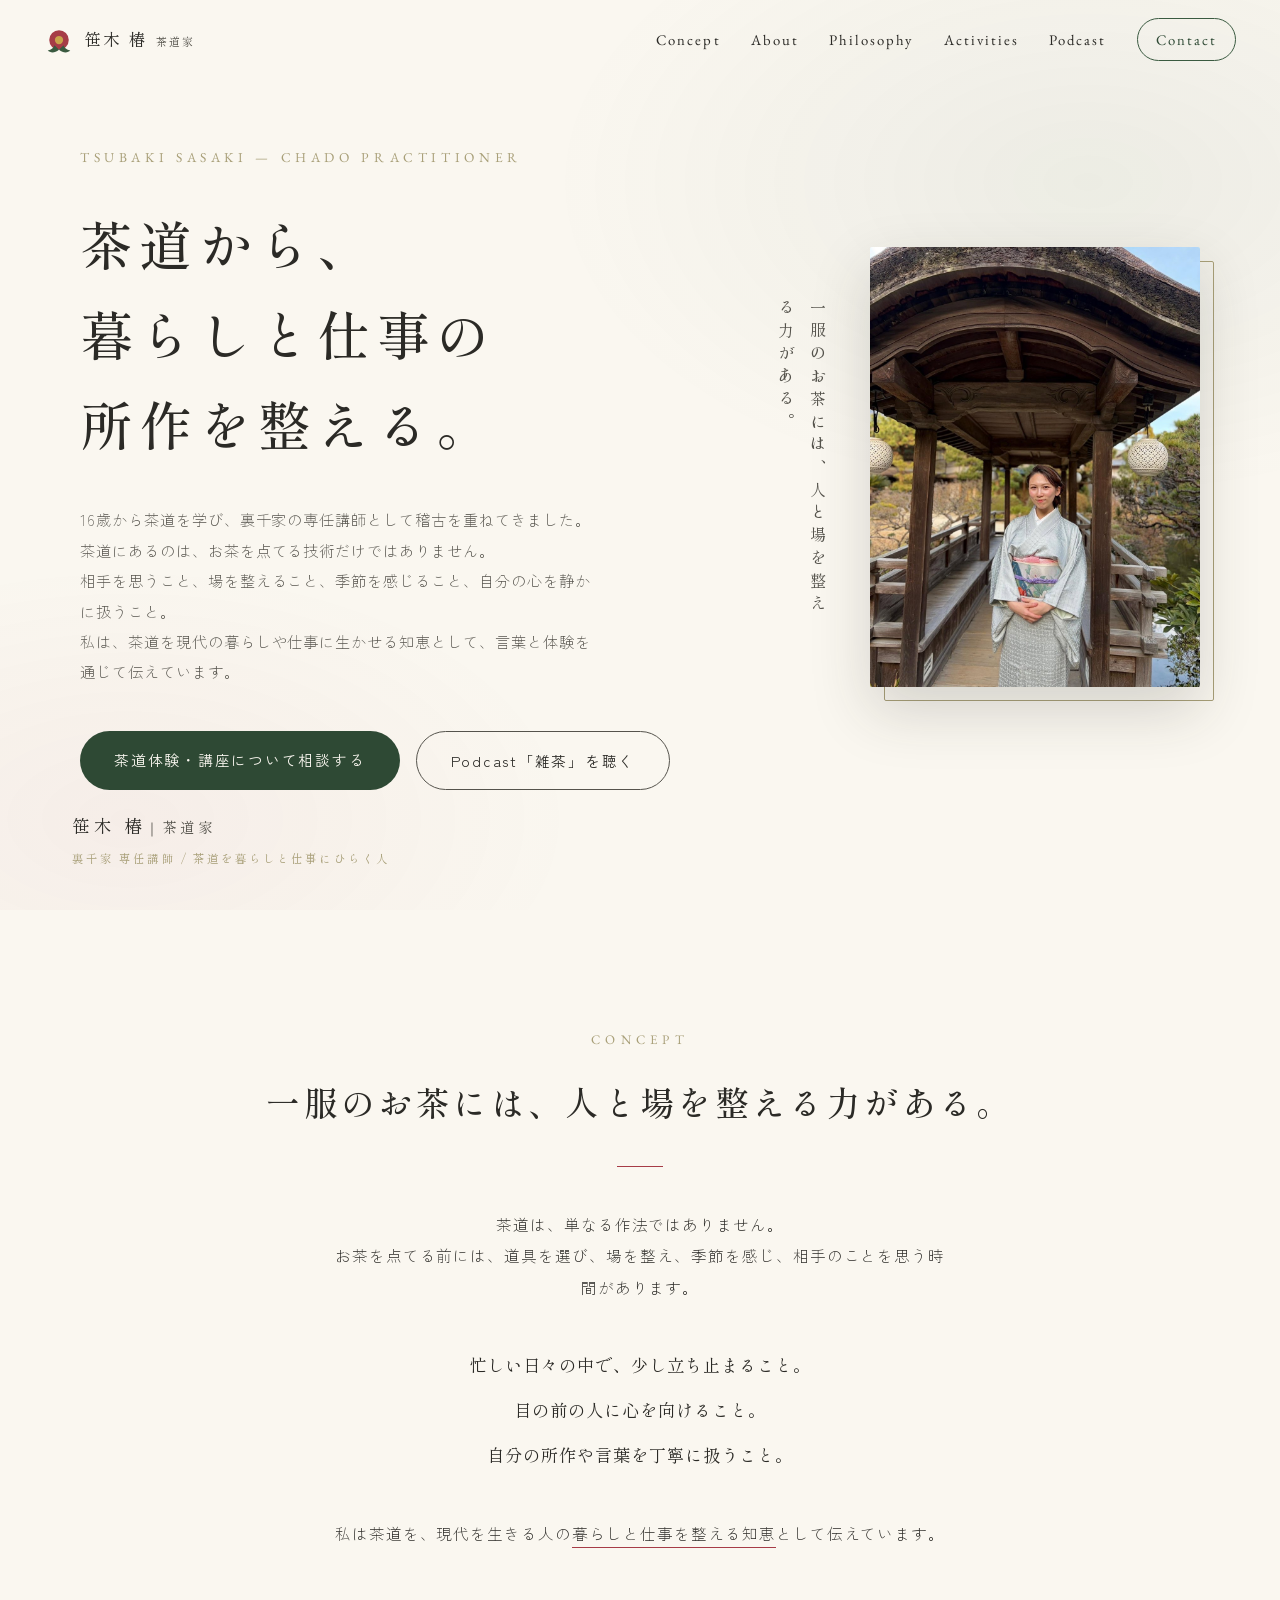
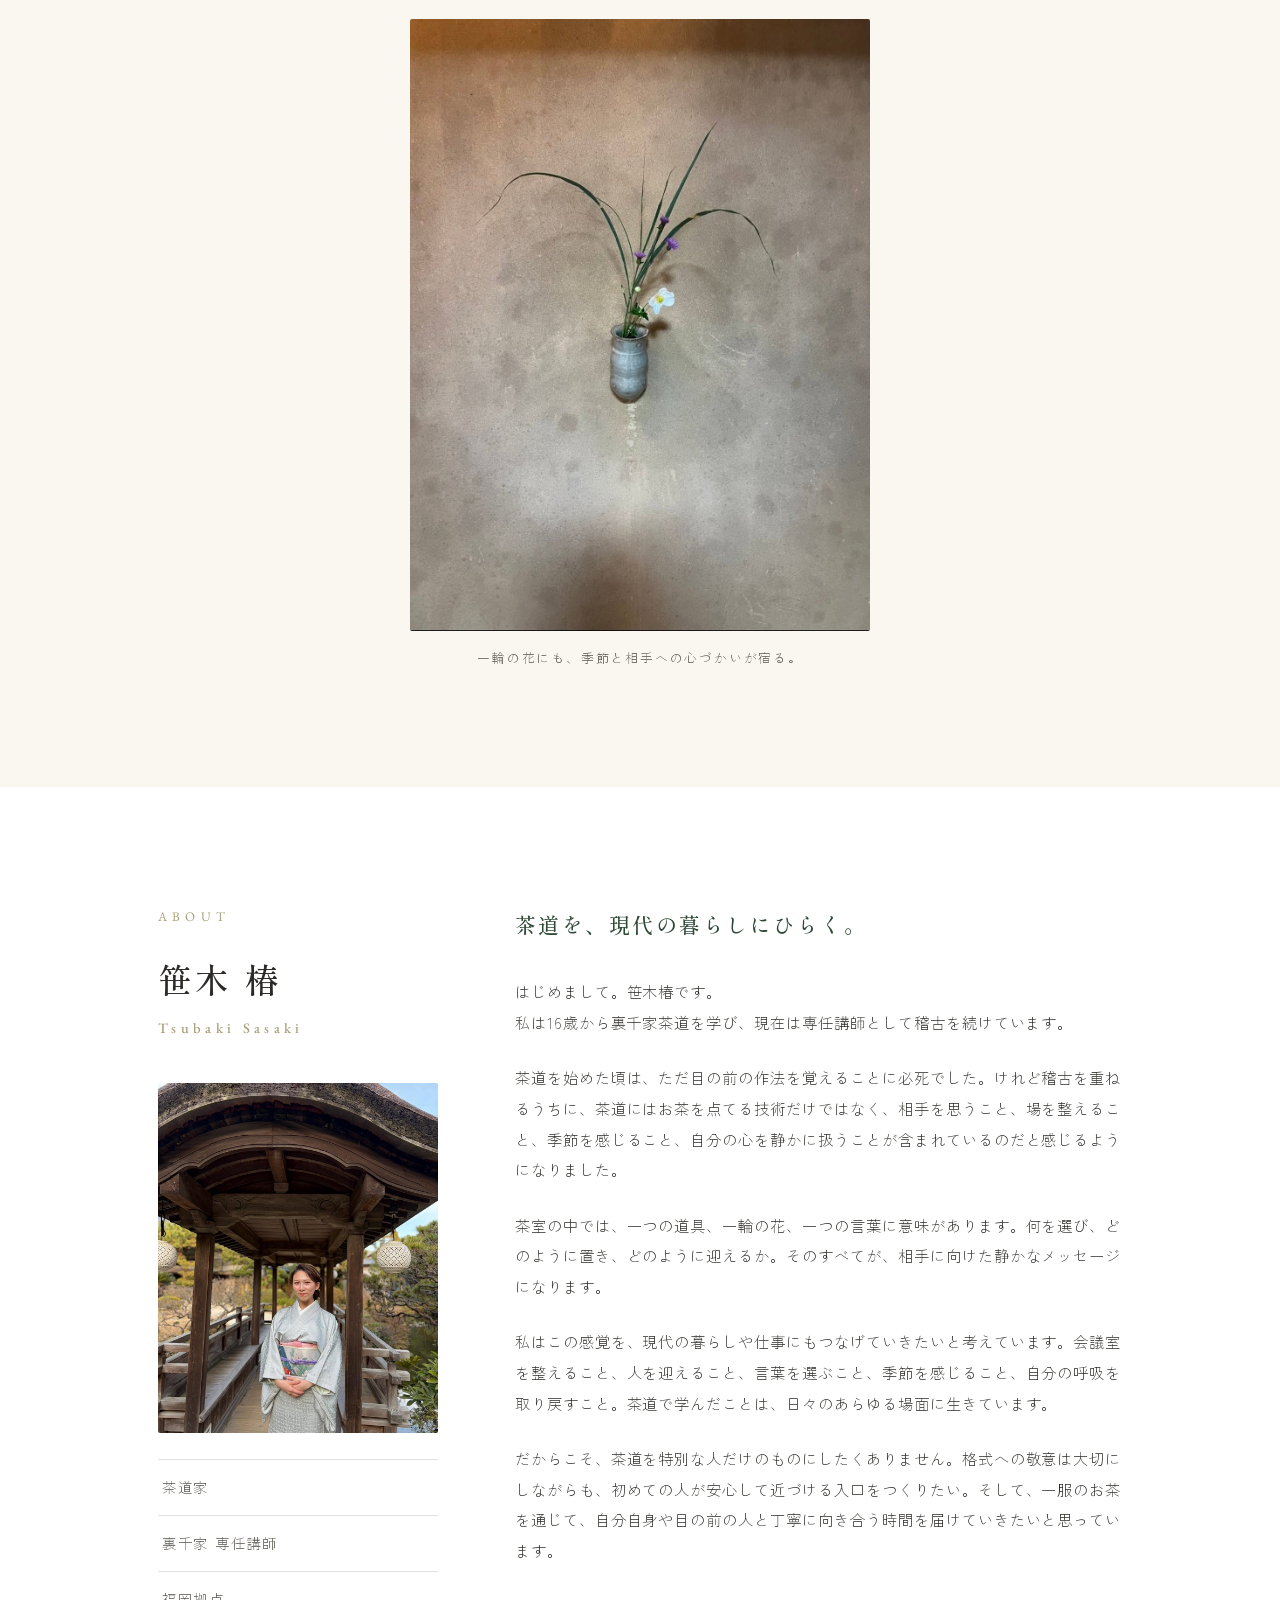
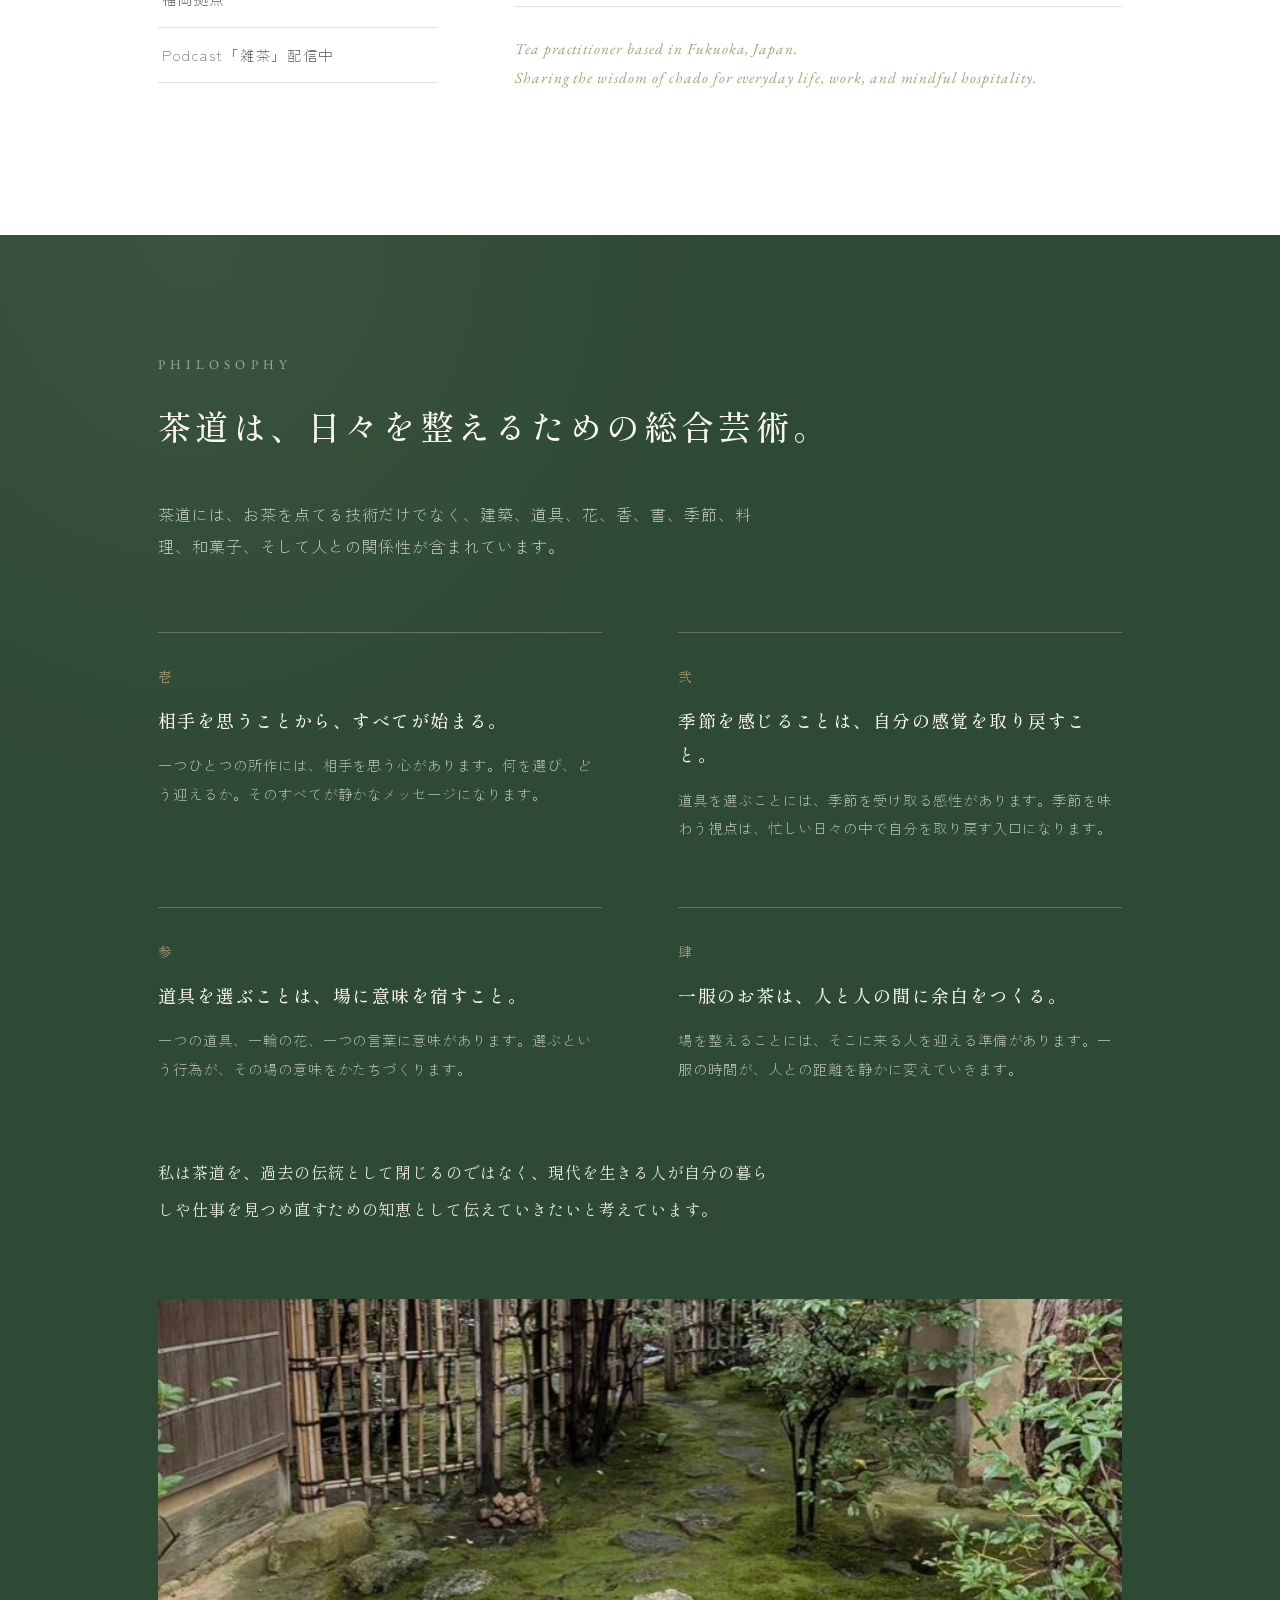
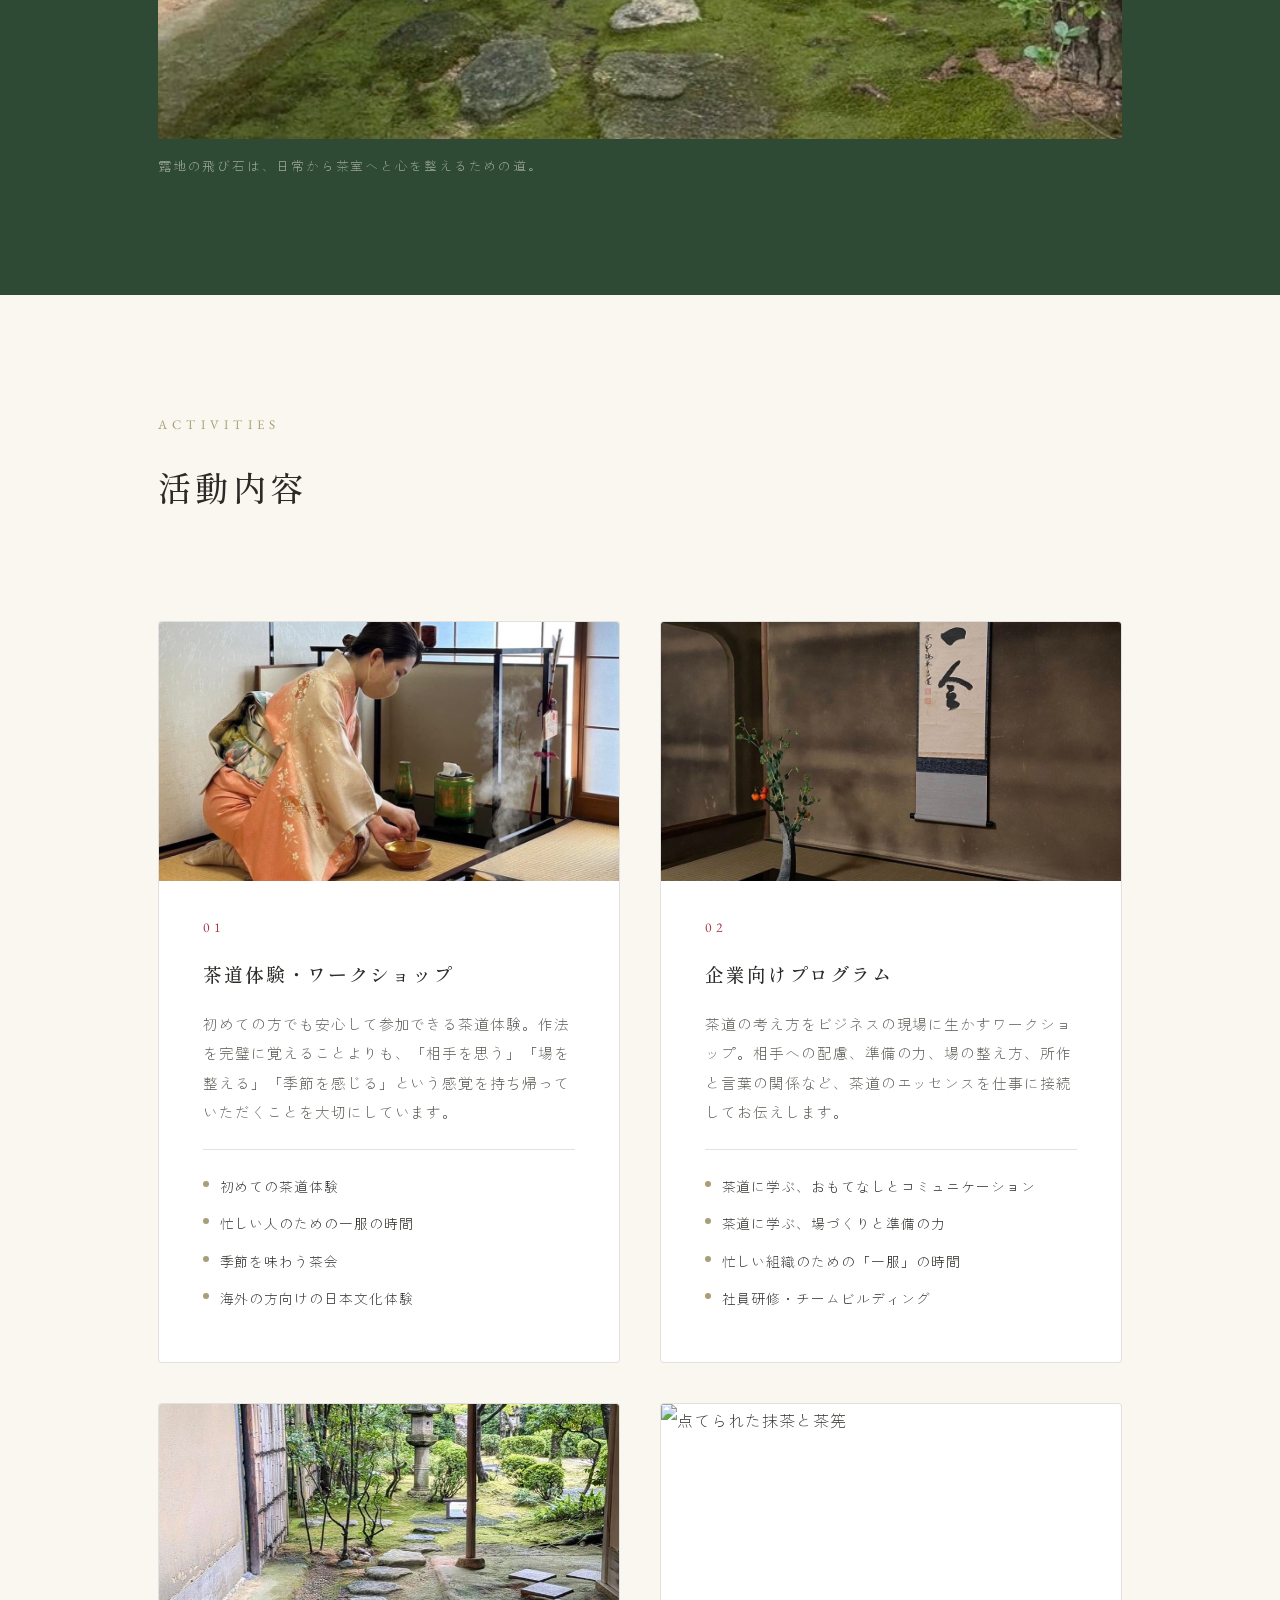
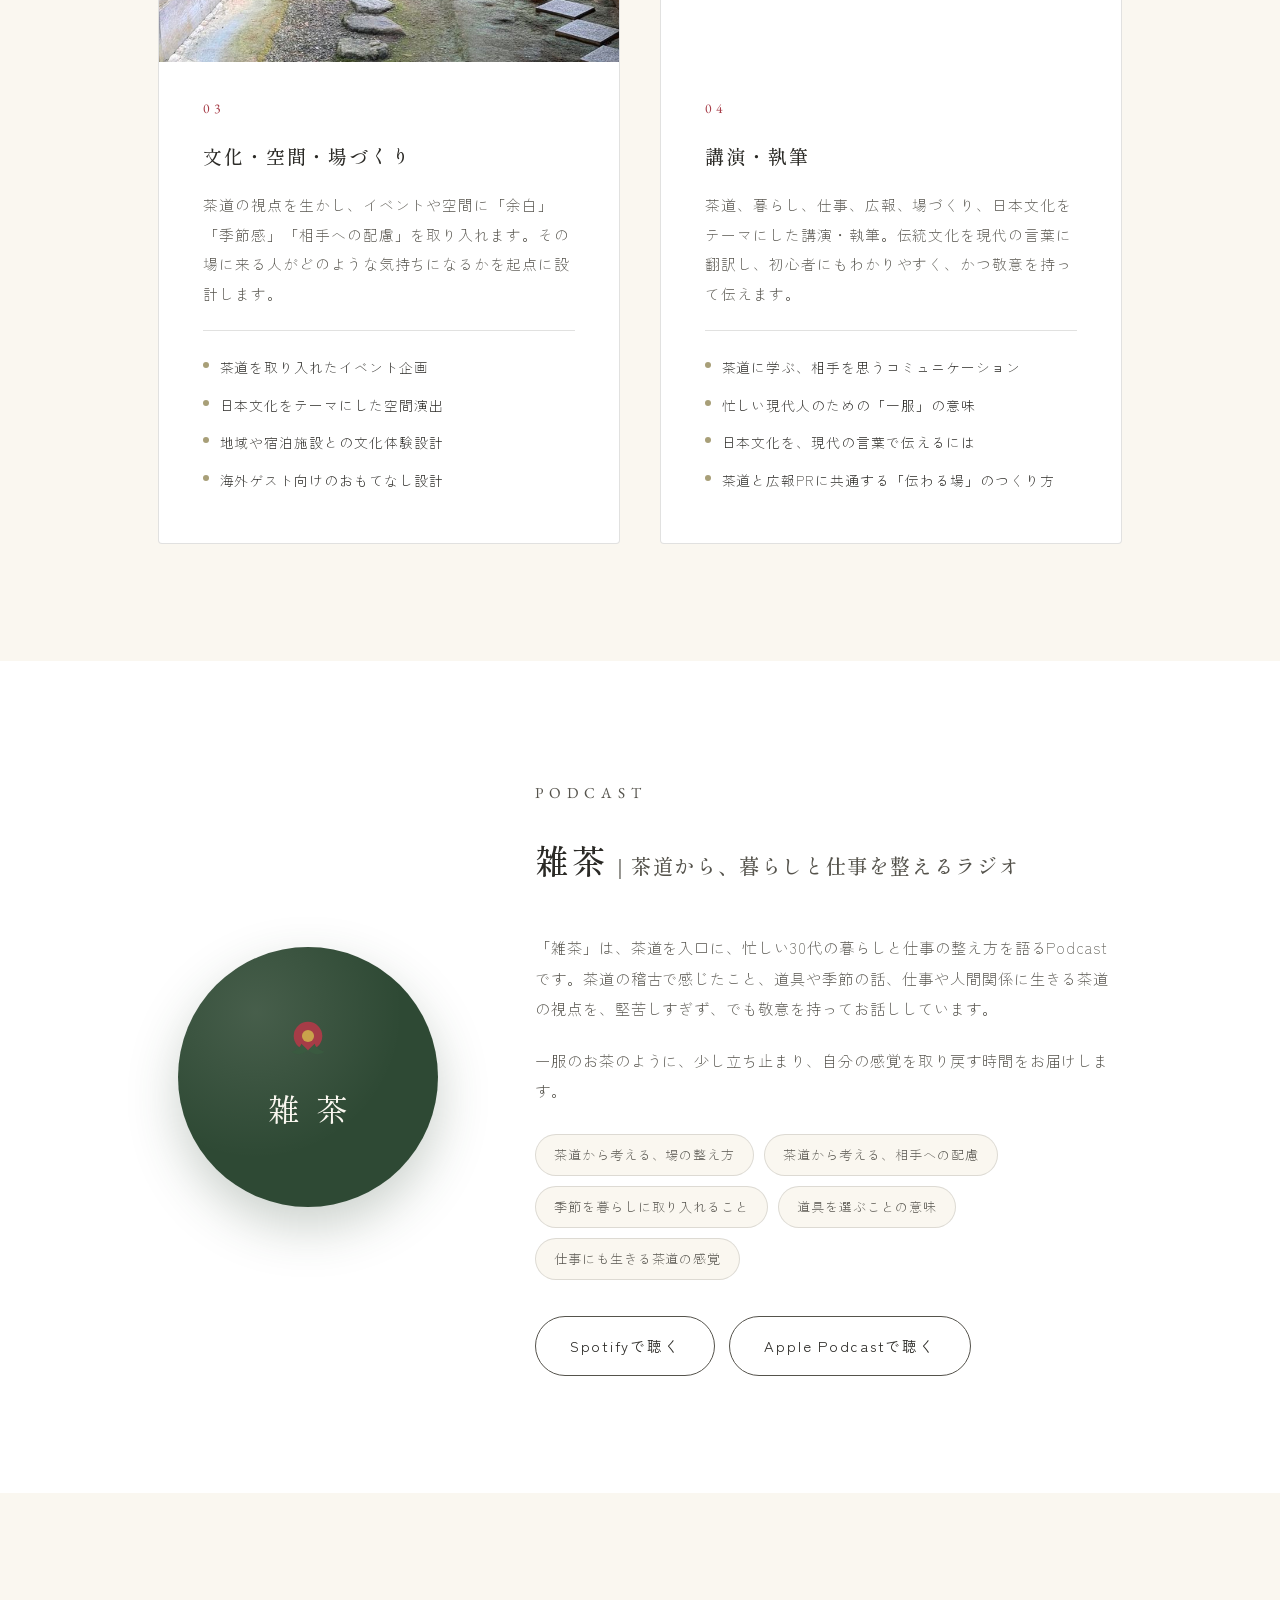
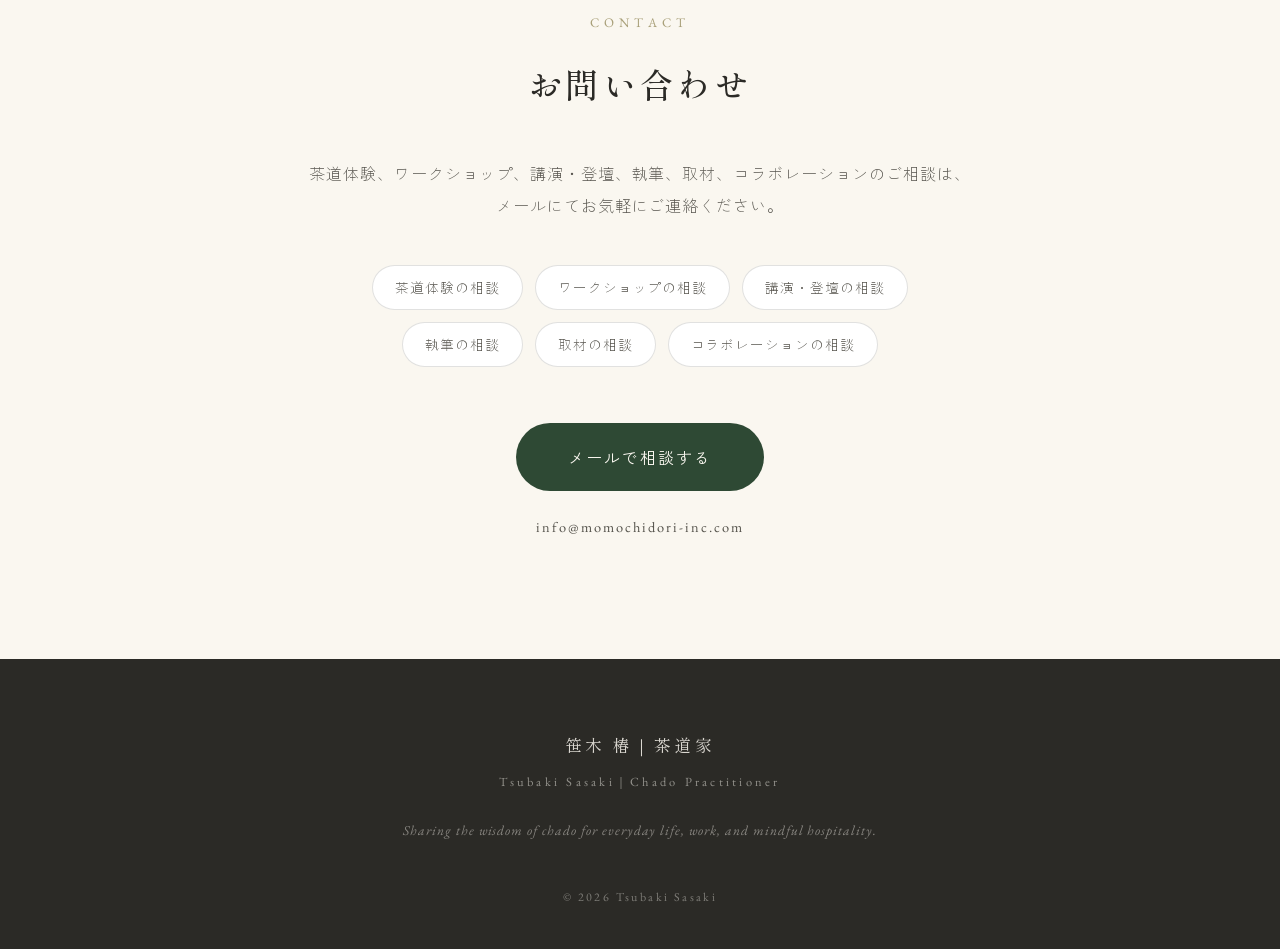
==== index.html @ 8e7556b8 "Activities 01の写真を本人の点前写真に差し替え Unsplash素材から、釜の湯気が立つ茶室での本人の点前写真(images/temae.jpg)へ変更。  Co-Authored-By:" ====
<!DOCTYPE html>
<html lang="ja">
<head>
  <meta charset="UTF-8">
  <meta name="viewport" content="width=device-width, initial-scale=1.0">
  <title>笹木椿｜茶道家 — 茶道から、暮らしと仕事の所作を整える。</title>
  <meta name="description" content="福岡を拠点に活動する茶道家・笹木椿の公式サイト。裏千家 専任講師。茶道体験・ワークショップ、企業向けプログラム、講演・執筆、Podcast「雑茶」を通じて、茶道を現代の暮らしと仕事に生きる知恵として伝えています。">
  <meta name="keywords" content="笹木椿,茶道家,福岡 茶道,福岡 茶道体験,茶道 ワークショップ,裏千家 福岡,茶道 ポッドキャスト,日本文化 体験 福岡,雑茶">
  <meta property="og:title" content="笹木椿｜茶道家">
  <meta property="og:description" content="茶道から、暮らしと仕事の所作を整える。福岡を拠点に活動する茶道家・笹木椿の公式サイト。">
  <meta property="og:type" content="website">
  <meta property="og:locale" content="ja_JP">
  <link rel="icon" type="image/svg+xml" href="favicon.svg">
  <link rel="preconnect" href="https://fonts.googleapis.com">
  <link rel="preconnect" href="https://fonts.gstatic.com" crossorigin>
  <link href="https://fonts.googleapis.com/css2?family=Shippori+Mincho:wght@400;500;600&family=Zen+Kaku+Gothic+New:wght@300;400;500&family=EB+Garamond:ital@0;1&display=swap" rel="stylesheet">
  <link rel="stylesheet" href="css/style.css">
</head>
<body>

  <header class="site-header" id="header">
    <a href="#top" class="site-logo">
      <span class="logo-mark" aria-hidden="true">
        <svg viewBox="0 0 40 40" class="tsubaki-mark"><use href="#tsubaki"></use></svg>
      </span>
      <span class="logo-text">笹木 椿<small>茶道家</small></span>
    </a>
    <nav class="site-nav" id="nav">
      <a href="#concept">Concept</a>
      <a href="#about">About</a>
      <a href="#philosophy">Philosophy</a>
      <a href="#activities">Activities</a>
      <a href="#podcast">Podcast</a>
      <a href="#contact" class="nav-cta">Contact</a>
    </nav>
    <button class="nav-toggle" id="navToggle" aria-label="メニュー" aria-expanded="false">
      <span></span><span></span>
    </button>
  </header>

  <!-- ===== Hero ===== -->
  <section class="hero" id="top">
    <div class="hero-inner">
      <div class="hero-text">
        <p class="hero-en">Tsubaki Sasaki — Chado Practitioner</p>
        <h1 class="hero-copy">
          <span class="line">茶道から、</span>
          <span class="line">暮らしと仕事の</span>
          <span class="line">所作を整える。</span>
        </h1>
        <p class="hero-lead">
          16歳から茶道を学び、裏千家の専任講師として稽古を重ねてきました。<br>
          茶道にあるのは、お茶を点てる技術だけではありません。<br class="pc">
          相手を思うこと、場を整えること、季節を感じること、自分の心を静かに扱うこと。<br>
          私は、茶道を現代の暮らしや仕事に生かせる知恵として、言葉と体験を通じて伝えています。
        </p>
        <div class="hero-cta">
          <a href="#contact" class="btn btn-primary">茶道体験・講座について相談する</a>
          <a href="#podcast" class="btn btn-ghost">Podcast「雑茶」を聴く</a>
        </div>
      </div>
      <div class="hero-visual">
        <div class="hero-vertical" aria-hidden="true">
          <p class="vertical-text">一服のお茶には、人と場を整える力がある。</p>
        </div>
        <figure class="hero-photo">
          <img src="images/tsubaki.jpg" alt="日本庭園の橋の上に立つ茶道家・笹木椿" width="1050" height="1400">
        </figure>
      </div>
    </div>
    <p class="hero-name">笹木 椿<span>｜茶道家</span><em>裏千家 専任講師 / 茶道を暮らしと仕事にひらく人</em></p>
  </section>

  <!-- ===== Concept ===== -->
  <section class="section concept" id="concept">
    <div class="container">
      <p class="section-label">Concept</p>
      <h2 class="section-title">一服のお茶には、<br class="sp">人と場を整える力がある。</h2>
      <div class="concept-body">
        <p>茶道は、単なる作法ではありません。<br>お茶を点てる前には、道具を選び、場を整え、季節を感じ、相手のことを思う時間があります。</p>
        <div class="concept-lines">
          <p>忙しい日々の中で、少し立ち止まること。</p>
          <p>目の前の人に心を向けること。</p>
          <p>自分の所作や言葉を丁寧に扱うこと。</p>
        </div>
        <p class="concept-close">私は茶道を、現代を生きる人の<em>暮らしと仕事を整える知恵</em>として伝えています。</p>
      </div>
      <figure class="concept-photo">
        <img src="images/kaki.jpg" alt="土壁に掛けられた花入と季節の茶花" loading="lazy">
        <figcaption>一輪の花にも、季節と相手への心づかいが宿る。</figcaption>
      </figure>
    </div>
  </section>

  <!-- ===== About ===== -->
  <section class="section about" id="about">
    <div class="container about-grid">
      <div class="about-side">
        <p class="section-label">About</p>
        <h2 class="section-title">笹木 椿<span class="title-en">Tsubaki Sasaki</span></h2>
        <figure class="about-photo">
          <img src="images/tsubaki.jpg" alt="茶道家・笹木椿のプロフィール写真" loading="lazy">
        </figure>
        <ul class="about-facts">
          <li>茶道家</li>
          <li>裏千家 専任講師</li>
          <li>福岡拠点</li>
          <li>Podcast「雑茶」配信中</li>
        </ul>
      </div>
      <div class="about-main">
        <h3 class="about-heading">茶道を、現代の暮らしにひらく。</h3>
        <p>はじめまして。笹木椿です。<br>私は16歳から裏千家茶道を学び、現在は専任講師として稽古を続けています。</p>
        <p>茶道を始めた頃は、ただ目の前の作法を覚えることに必死でした。けれど稽古を重ねるうちに、茶道にはお茶を点てる技術だけではなく、相手を思うこと、場を整えること、季節を感じること、自分の心を静かに扱うことが含まれているのだと感じるようになりました。</p>
        <p>茶室の中では、一つの道具、一輪の花、一つの言葉に意味があります。何を選び、どのように置き、どのように迎えるか。そのすべてが、相手に向けた静かなメッセージになります。</p>
        <p>私はこの感覚を、現代の暮らしや仕事にもつなげていきたいと考えています。会議室を整えること、人を迎えること、言葉を選ぶこと、季節を感じること、自分の呼吸を取り戻すこと。茶道で学んだことは、日々のあらゆる場面に生きています。</p>
        <p>だからこそ、茶道を特別な人だけのものにしたくありません。格式への敬意は大切にしながらも、初めての人が安心して近づける入口をつくりたい。そして、一服のお茶を通じて、自分自身や目の前の人と丁寧に向き合う時間を届けていきたいと思っています。</p>
        <p class="about-en">Tea practitioner based in Fukuoka, Japan.<br>Sharing the wisdom of chado for everyday life, work, and mindful hospitality.</p>
      </div>
    </div>
  </section>

  <!-- ===== Philosophy ===== -->
  <section class="section philosophy" id="philosophy">
    <div class="container">
      <p class="section-label light">Philosophy</p>
      <h2 class="section-title light">茶道は、日々を整えるための総合芸術。</h2>
      <p class="philosophy-intro">
        茶道には、お茶を点てる技術だけでなく、建築、道具、花、香、書、季節、料理、和菓子、そして人との関係性が含まれています。
      </p>
      <ul class="philosophy-list">
        <li>
          <span class="ph-num">壱</span>
          <h3>相手を思うことから、すべてが始まる。</h3>
          <p>一つひとつの所作には、相手を思う心があります。何を選び、どう迎えるか。そのすべてが静かなメッセージになります。</p>
        </li>
        <li>
          <span class="ph-num">弐</span>
          <h3>季節を感じることは、自分の感覚を取り戻すこと。</h3>
          <p>道具を選ぶことには、季節を受け取る感性があります。季節を味わう視点は、忙しい日々の中で自分を取り戻す入口になります。</p>
        </li>
        <li>
          <span class="ph-num">参</span>
          <h3>道具を選ぶことは、場に意味を宿すこと。</h3>
          <p>一つの道具、一輪の花、一つの言葉に意味があります。選ぶという行為が、その場の意味をかたちづくります。</p>
        </li>
        <li>
          <span class="ph-num">肆</span>
          <h3>一服のお茶は、人と人の間に余白をつくる。</h3>
          <p>場を整えることには、そこに来る人を迎える準備があります。一服の時間が、人との距離を静かに変えていきます。</p>
        </li>
      </ul>
      <p class="philosophy-close">
        私は茶道を、過去の伝統として閉じるのではなく、現代を生きる人が自分の暮らしや仕事を見つめ直すための知恵として伝えていきたいと考えています。
      </p>
      <figure class="philosophy-photo">
        <img src="images/roji2.jpg" alt="苔むした露地の飛び石" loading="lazy">
        <figcaption>露地の飛び石は、日常から茶室へと心を整えるための道。</figcaption>
      </figure>
    </div>
  </section>

  <!-- ===== Activities ===== -->
  <section class="section activities" id="activities">
    <div class="container">
      <p class="section-label">Activities</p>
      <h2 class="section-title">活動内容</h2>
      <p class="section-lead">茶道の格式を大切にしながら、初めての人が安心して近づける入口をつくっています。</p>
      <div class="activity-grid">
        <article class="activity-card">
          <figure class="activity-photo">
            <img src="images/temae.jpg" alt="釜から湯気の立つ茶室で点前をする笹木椿" loading="lazy" class="crop-lower">
          </figure>
          <span class="activity-index">01</span>
          <h3>茶道体験・ワークショップ</h3>
          <p>初めての方でも安心して参加できる茶道体験。作法を完璧に覚えることよりも、「相手を思う」「場を整える」「季節を感じる」という感覚を持ち帰っていただくことを大切にしています。</p>
          <ul>
            <li>初めての茶道体験</li>
            <li>忙しい人のための一服の時間</li>
            <li>季節を味わう茶会</li>
            <li>海外の方向けの日本文化体験</li>
          </ul>
        </article>
        <article class="activity-card">
          <figure class="activity-photo">
            <img src="images/tokonoma.jpg" alt="掛物と花が整えられた床の間" loading="lazy">
          </figure>
          <span class="activity-index">02</span>
          <h3>企業向けプログラム</h3>
          <p>茶道の考え方をビジネスの現場に生かすワークショップ。相手への配慮、準備の力、場の整え方、所作と言葉の関係など、茶道のエッセンスを仕事に接続してお伝えします。</p>
          <ul>
            <li>茶道に学ぶ、おもてなしとコミュニケーション</li>
            <li>茶道に学ぶ、場づくりと準備の力</li>
            <li>忙しい組織のための「一服」の時間</li>
            <li>社員研修・チームビルディング</li>
          </ul>
        </article>
        <article class="activity-card">
          <figure class="activity-photo">
            <img src="images/roji.jpg" alt="石灯籠と飛び石のある露地" loading="lazy">
          </figure>
          <span class="activity-index">03</span>
          <h3>文化・空間・場づくり</h3>
          <p>茶道の視点を生かし、イベントや空間に「余白」「季節感」「相手への配慮」を取り入れます。その場に来る人がどのような気持ちになるかを起点に設計します。</p>
          <ul>
            <li>茶道を取り入れたイベント企画</li>
            <li>日本文化をテーマにした空間演出</li>
            <li>地域や宿泊施設との文化体験設計</li>
            <li>海外ゲスト向けのおもてなし設計</li>
          </ul>
        </article>
        <article class="activity-card">
          <figure class="activity-photo">
            <img src="https://images.unsplash.com/photo-1708572727896-117b5ea25a86?w=1200&q=60&fm=jpg&fit=crop" alt="点てられた抹茶と茶筅" loading="lazy">
          </figure>
          <span class="activity-index">04</span>
          <h3>講演・執筆</h3>
          <p>茶道、暮らし、仕事、広報、場づくり、日本文化をテーマにした講演・執筆。伝統文化を現代の言葉に翻訳し、初心者にもわかりやすく、かつ敬意を持って伝えます。</p>
          <ul>
            <li>茶道に学ぶ、相手を思うコミュニケーション</li>
            <li>忙しい現代人のための「一服」の意味</li>
            <li>日本文化を、現代の言葉で伝えるには</li>
            <li>茶道と広報PRに共通する「伝わる場」のつくり方</li>
          </ul>
        </article>
      </div>
    </div>
  </section>

  <!-- ===== Podcast ===== -->
  <section class="section podcast" id="podcast">
    <div class="container podcast-grid">
      <div class="podcast-visual" aria-hidden="true">
        <div class="podcast-badge">
          <svg viewBox="0 0 40 40" class="tsubaki-badge"><use href="#tsubaki"></use></svg>
          <p class="podcast-title-v">雑茶</p>
        </div>
      </div>
      <div class="podcast-body">
        <p class="section-label">Podcast</p>
        <h2 class="section-title">雑茶<span class="title-sub">｜茶道から、暮らしと仕事を整えるラジオ</span></h2>
        <p>「雑茶」は、茶道を入口に、忙しい30代の暮らしと仕事の整え方を語るPodcastです。茶道の稽古で感じたこと、道具や季節の話、仕事や人間関係に生きる茶道の視点を、堅苦しすぎず、でも敬意を持ってお話ししています。</p>
        <p>一服のお茶のように、少し立ち止まり、自分の感覚を取り戻す時間をお届けします。</p>
        <ul class="podcast-topics">
          <li>茶道から考える、場の整え方</li>
          <li>茶道から考える、相手への配慮</li>
          <li>季節を暮らしに取り入れること</li>
          <li>道具を選ぶことの意味</li>
          <li>仕事にも生きる茶道の感覚</li>
        </ul>
        <div class="podcast-links">
          <a href="https://open.spotify.com/show/0hd51asGI9nuBpr6OaQksP?si=b8c2aa4796224321" class="btn btn-ghost" target="_blank" rel="noopener">Spotifyで聴く</a>
          <a href="https://podcasts.apple.com/jp/podcast/%E5%A4%A7%E9%9B%91%E6%8A%8A%E3%81%AA%E7%A7%81%E3%81%8C%E8%8C%B6%E9%81%93%E3%81%AB%E3%83%8F%E3%83%9E%E3%82%8B%E7%90%86%E7%94%B1/id1896331593" class="btn btn-ghost" target="_blank" rel="noopener">Apple Podcastで聴く</a>
        </div>
      </div>
    </div>
  </section>

  <!-- ===== Contact ===== -->
  <section class="section contact" id="contact">
    <div class="container">
      <p class="section-label">Contact</p>
      <h2 class="section-title">お問い合わせ</h2>
      <p class="contact-lead">
        茶道体験、ワークショップ、講演・登壇、執筆、取材、コラボレーションのご相談は、<br class="pc">メールにてお気軽にご連絡ください。
      </p>
      <ul class="contact-types">
        <li>茶道体験の相談</li>
        <li>ワークショップの相談</li>
        <li>講演・登壇の相談</li>
        <li>執筆の相談</li>
        <li>取材の相談</li>
        <li>コラボレーションの相談</li>
      </ul>
      <div class="contact-cta">
        <a href="mailto:info@momochidori-inc.com?subject=%E3%81%8A%E5%95%8F%E3%81%84%E5%90%88%E3%82%8F%E3%81%9B%EF%BC%88%E7%AC%B9%E6%9C%A8%E6%A4%BF%E3%80%80%E3%83%9D%E3%83%BC%E3%83%88%E3%83%95%E3%82%A9%E3%83%AA%E3%82%AA%E3%82%B5%E3%82%A4%E3%83%88%E3%82%88%E3%82%8A%EF%BC%89" class="btn btn-primary btn-lg">メールで相談する</a>
        <p class="contact-mail">info@momochidori-inc.com</p>
      </div>
    </div>
  </section>

  <footer class="site-footer">
    <div class="footer-inner">
      <p class="footer-name">笹木 椿｜茶道家<span>Tsubaki Sasaki｜Chado Practitioner</span></p>
      <p class="footer-copy-en">Sharing the wisdom of chado for everyday life, work, and mindful hospitality.</p>
      <p class="footer-copyright">&copy; 2026 Tsubaki Sasaki</p>
    </div>
  </footer>

  <!-- 椿のシンボル(共通SVG定義) -->
  <svg width="0" height="0" style="position:absolute" aria-hidden="true">
    <defs>
      <g id="tsubaki">
        <circle cx="20" cy="20" r="13" fill="var(--tsubaki, #a63c47)"/>
        <circle cx="20" cy="20" r="5.5" fill="var(--kincha, #c9a24b)"/>
        <path d="M20 33 C 14 38, 8 37, 5 34 C 10 33, 13 30, 14 27 Z" fill="var(--matcha, #3a5a40)"/>
        <path d="M20 33 C 26 38, 32 37, 35 34 C 30 33, 27 30, 26 27 Z" fill="var(--matcha, #3a5a40)"/>
      </g>
    </defs>
  </svg>

  <script src="js/main.js"></script>
</body>
</html>
---- css/style.css ----
/* ==========================================================
   笹木椿｜茶道家 — Portfolio
   トーン: 静けさ / 余白 / 凛としたやわらかさ / 現代的な日本文化
   ========================================================== */

:root {
  --kinari: #faf7f0;      /* 生成り */
  --white: #ffffff;
  --sumi: #2b2a26;        /* 墨色 */
  --sumi-soft: #55534c;
  --matcha: #3a5a40;      /* 深い緑 */
  --matcha-deep: #2e4934;
  --take: #a89f78;        /* 竹色 */
  --tsubaki: #a63c47;     /* 椿(差し色) */
  --kincha: #c9a24b;
  --line: rgba(43, 42, 38, 0.14);

  --font-mincho: "Shippori Mincho", "Hiragino Mincho ProN", serif;
  --font-gothic: "Zen Kaku Gothic New", "Hiragino Kaku Gothic ProN", sans-serif;
  --font-en: "EB Garamond", serif;
}

* { margin: 0; padding: 0; box-sizing: border-box; }

html { scroll-behavior: smooth; }

body {
  font-family: var(--font-gothic);
  font-weight: 300;
  color: var(--sumi);
  background: var(--kinari);
  line-height: 2;
  letter-spacing: 0.06em;
  -webkit-font-smoothing: antialiased;
}

img, svg { display: block; }
a { color: inherit; text-decoration: none; }
ul { list-style: none; }
em { font-style: normal; }

.container {
  max-width: 1060px;
  margin: 0 auto;
  padding: 0 clamp(24px, 5vw, 48px);
}

.pc { display: inline; }
.sp { display: none; }

/* ---------- Header ---------- */
.site-header {
  position: fixed;
  inset: 0 0 auto 0;
  z-index: 100;
  display: flex;
  align-items: center;
  justify-content: space-between;
  padding: 18px clamp(20px, 4vw, 44px);
  transition: background 0.4s ease, box-shadow 0.4s ease, padding 0.4s ease;
}

.site-header.is-scrolled {
  background: rgba(250, 247, 240, 0.92);
  backdrop-filter: blur(8px);
  box-shadow: 0 1px 0 var(--line);
  padding-top: 12px;
  padding-bottom: 12px;
}

.site-logo {
  display: flex;
  align-items: center;
  gap: 10px;
}

.tsubaki-mark { width: 30px; height: 30px; }

.logo-text {
  font-family: var(--font-mincho);
  font-size: 1.05rem;
  letter-spacing: 0.14em;
}

.logo-text small {
  margin-left: 0.7em;
  font-size: 0.68rem;
  color: var(--sumi-soft);
  letter-spacing: 0.2em;
}

.site-nav {
  display: flex;
  align-items: center;
  gap: clamp(16px, 2.4vw, 30px);
  font-family: var(--font-en);
  font-size: 0.92rem;
  letter-spacing: 0.14em;
}

.site-nav a {
  position: relative;
  padding: 4px 0;
}

.site-nav a::after {
  content: "";
  position: absolute;
  left: 0; bottom: 0;
  width: 100%; height: 1px;
  background: var(--matcha);
  transform: scaleX(0);
  transform-origin: right;
  transition: transform 0.35s ease;
}

.site-nav a:hover::after {
  transform: scaleX(1);
  transform-origin: left;
}

.site-nav .nav-cta {
  border: 1px solid var(--matcha);
  color: var(--matcha-deep);
  padding: 6px 18px;
  border-radius: 999px;
  transition: background 0.3s ease, color 0.3s ease;
}
.site-nav .nav-cta::after { display: none; }
.site-nav .nav-cta:hover { background: var(--matcha); color: var(--kinari); }

.nav-toggle { display: none; }

/* ---------- Buttons ---------- */
.btn {
  display: inline-block;
  font-family: var(--font-gothic);
  font-weight: 400;
  font-size: 0.92rem;
  letter-spacing: 0.12em;
  padding: 14px 34px;
  border-radius: 999px;
  transition: opacity 0.3s ease, background 0.3s ease, color 0.3s ease, transform 0.3s ease;
}

.btn:hover { transform: translateY(-1px); }

.btn-primary {
  background: var(--matcha-deep);
  color: var(--kinari);
}
.btn-primary:hover { background: var(--matcha); }

.btn-ghost {
  border: 1px solid var(--sumi-soft);
  color: var(--sumi);
}
.btn-ghost:hover { border-color: var(--matcha); color: var(--matcha-deep); }

.btn-lg { padding: 18px 52px; font-size: 1rem; }

/* ---------- Hero ---------- */
.hero {
  position: relative;
  min-height: 100svh;
  display: flex;
  flex-direction: column;
  justify-content: center;
  padding: clamp(120px, 16vh, 180px) clamp(24px, 6vw, 72px) 120px;
  overflow: hidden;
  background:
    radial-gradient(ellipse 60% 50% at 85% 20%, rgba(58, 90, 64, 0.07), transparent 70%),
    radial-gradient(ellipse 50% 40% at 10% 90%, rgba(166, 60, 71, 0.05), transparent 70%),
    var(--kinari);
}

.hero-inner {
  display: flex;
  align-items: center;
  justify-content: space-between;
  gap: 48px;
  max-width: 1120px;
  margin: 0 auto;
  width: 100%;
}

.hero-en {
  font-family: var(--font-en);
  font-size: 0.85rem;
  letter-spacing: 0.34em;
  color: var(--take);
  text-transform: uppercase;
  margin-bottom: 28px;
}

.hero-copy {
  font-family: var(--font-mincho);
  font-weight: 500;
  font-size: clamp(2rem, 4.6vw, 3.3rem);
  line-height: 1.7;
  letter-spacing: 0.12em;
  margin-bottom: 36px;
}

.hero-copy .line {
  display: block;
  opacity: 0;
  transform: translateY(0.6em);
  animation: rise 1.1s cubic-bezier(0.22, 1, 0.36, 1) forwards;
}
.hero-copy .line:nth-child(2) { animation-delay: 0.22s; }
.hero-copy .line:nth-child(3) { animation-delay: 0.44s; }

@keyframes rise {
  to { opacity: 1; transform: translateY(0); }
}

.hero-lead {
  font-size: 0.95rem;
  color: var(--sumi-soft);
  max-width: 34em;
  margin-bottom: 44px;
  opacity: 0;
  animation: fade 1.4s ease 0.8s forwards;
}

.hero-cta {
  display: flex;
  flex-wrap: wrap;
  gap: 16px;
  opacity: 0;
  animation: fade 1.4s ease 1.1s forwards;
}

@keyframes fade { to { opacity: 1; } }

.hero-visual {
  position: relative;
  display: flex;
  align-items: center;
  gap: 36px;
  flex-shrink: 0;
  opacity: 0;
  animation: fade 1.8s ease 0.6s forwards;
}

.vertical-text {
  writing-mode: vertical-rl;
  font-family: var(--font-mincho);
  font-size: 1rem;
  letter-spacing: 0.42em;
  color: var(--sumi-soft);
  height: 21em;
}

.hero-photo {
  position: relative;
  width: clamp(240px, 26vw, 330px);
  aspect-ratio: 3 / 4;
  border-radius: 2px;
  overflow: visible;
}

.hero-photo img {
  width: 100%;
  height: 100%;
  object-fit: cover;
  border-radius: 2px;
  box-shadow: 0 24px 60px rgba(43, 42, 38, 0.18);
}

.hero-photo::after {
  content: "";
  position: absolute;
  inset: 14px -14px -14px 14px;
  border: 1px solid var(--take);
  border-radius: 2px;
  z-index: -1;
}

.hero-name {
  position: absolute;
  left: clamp(24px, 6vw, 72px);
  bottom: 40px;
  font-family: var(--font-mincho);
  font-size: 1.1rem;
  letter-spacing: 0.2em;
}

.hero-name span { color: var(--sumi-soft); font-size: 0.9rem; }

.hero-name em {
  display: block;
  font-size: 0.72rem;
  color: var(--take);
  letter-spacing: 0.18em;
  margin-top: 4px;
}

/* ---------- Sections (common) ---------- */
.section { padding: clamp(90px, 13vh, 150px) 0; }

.section-label {
  font-family: var(--font-en);
  font-size: 0.82rem;
  letter-spacing: 0.4em;
  text-transform: uppercase;
  color: var(--take);
  margin-bottom: 18px;
}

.section-label.light { color: rgba(250, 247, 240, 0.55); }

.section-title {
  font-family: var(--font-mincho);
  font-weight: 500;
  font-size: clamp(1.5rem, 3vw, 2.1rem);
  line-height: 1.8;
  letter-spacing: 0.1em;
  margin-bottom: 42px;
}

.section-title.light { color: var(--kinari); }

.title-en {
  display: block;
  font-family: var(--font-en);
  font-size: 0.9rem;
  letter-spacing: 0.3em;
  color: var(--take);
  margin-top: 6px;
}

.title-sub {
  font-size: 0.6em;
  color: var(--sumi-soft);
  letter-spacing: 0.08em;
}

.section-lead {
  color: var(--sumi-soft);
  margin: -18px 0 48px;
}

/* ---------- Concept ---------- */
.concept { text-align: center; }

.concept .section-title::after {
  content: "";
  display: block;
  width: 46px;
  height: 1px;
  background: var(--tsubaki);
  margin: 34px auto 0;
}

.concept-body {
  max-width: 620px;
  margin: 0 auto;
  font-size: 0.98rem;
}

.concept-lines {
  margin: 40px 0;
  font-family: var(--font-mincho);
  font-size: 1.08rem;
  line-height: 2.6;
}

.concept-close em {
  border-bottom: 1px solid var(--tsubaki);
  padding-bottom: 2px;
}

.concept-photo {
  max-width: 460px;
  margin: 70px auto 0;
}

.concept-photo img {
  width: 100%;
  border-radius: 2px;
}

.concept-photo figcaption,
.philosophy-photo figcaption {
  font-size: 0.8rem;
  letter-spacing: 0.14em;
  color: var(--sumi-soft);
  margin-top: 14px;
}

/* ---------- About ---------- */
.about { background: var(--white); }

.about-grid {
  display: grid;
  grid-template-columns: 280px 1fr;
  gap: clamp(40px, 6vw, 90px);
  align-items: start;
}

.about-side { position: sticky; top: 120px; }

.about-photo {
  margin: 4px 0 26px;
}

.about-photo img {
  width: 100%;
  aspect-ratio: 4 / 5;
  object-fit: cover;
  object-position: 50% 18%;
  border-radius: 2px;
}

.about-facts {
  border-top: 1px solid var(--line);
  margin-top: 8px;
}

.about-facts li {
  border-bottom: 1px solid var(--line);
  padding: 13px 4px;
  font-size: 0.9rem;
  color: var(--sumi-soft);
  letter-spacing: 0.12em;
}

.about-heading {
  font-family: var(--font-mincho);
  font-weight: 500;
  font-size: 1.3rem;
  letter-spacing: 0.12em;
  margin-bottom: 30px;
  color: var(--matcha-deep);
}

.about-main p { margin-bottom: 1.6em; font-size: 0.96rem; }

.about-en {
  font-family: var(--font-en);
  font-style: italic;
  color: var(--take);
  font-size: 0.95rem;
  line-height: 1.9;
  border-top: 1px solid var(--line);
  padding-top: 28px;
  margin-top: 40px;
}

/* ---------- Philosophy ---------- */
.philosophy {
  background:
    radial-gradient(ellipse 70% 60% at 15% 0%, rgba(250, 247, 240, 0.06), transparent 60%),
    var(--matcha-deep);
  color: var(--kinari);
}

.philosophy-intro {
  max-width: 620px;
  color: rgba(250, 247, 240, 0.82);
  margin-bottom: 70px;
}

.philosophy-list {
  display: grid;
  grid-template-columns: repeat(2, 1fr);
  gap: clamp(36px, 5vw, 64px) clamp(36px, 6vw, 80px);
  margin-bottom: 70px;
}

.philosophy-list li {
  border-top: 1px solid rgba(250, 247, 240, 0.25);
  padding-top: 26px;
  position: relative;
}

.ph-num {
  font-family: var(--font-mincho);
  font-size: 0.85rem;
  color: var(--take);
  letter-spacing: 0.3em;
}

.philosophy-list h3 {
  font-family: var(--font-mincho);
  font-weight: 500;
  font-size: 1.12rem;
  letter-spacing: 0.08em;
  line-height: 1.9;
  margin: 12px 0 14px;
}

.philosophy-list p {
  font-size: 0.9rem;
  color: rgba(250, 247, 240, 0.72);
}

.philosophy-close {
  max-width: 620px;
  font-family: var(--font-mincho);
  font-size: 1.02rem;
  line-height: 2.3;
  color: rgba(250, 247, 240, 0.92);
}

.philosophy-photo {
  margin-top: 70px;
}

.philosophy-photo img {
  width: 100%;
  max-height: 440px;
  object-fit: cover;
  object-position: 50% 62%;
  border-radius: 2px;
}

.philosophy-photo figcaption {
  color: rgba(250, 247, 240, 0.55);
}

/* ---------- Activities ---------- */
.activity-grid {
  display: grid;
  grid-template-columns: repeat(2, 1fr);
  gap: clamp(24px, 3.4vw, 40px);
}

.activity-card {
  background: var(--white);
  border: 1px solid var(--line);
  border-radius: 4px;
  padding: clamp(30px, 3.6vw, 44px);
  position: relative;
  overflow: hidden;
  transition: box-shadow 0.4s ease, transform 0.4s ease;
}

.activity-photo {
  margin: calc(clamp(30px, 3.6vw, 44px) * -1) calc(clamp(30px, 3.6vw, 44px) * -1) 28px;
}

.activity-photo img {
  width: 100%;
  aspect-ratio: 16 / 9;
  object-fit: cover;
  display: block;
}

.activity-photo img.crop-lower {
  object-position: 50% 62%;
}

.activity-card:hover {
  box-shadow: 0 14px 40px rgba(43, 42, 38, 0.08);
  transform: translateY(-3px);
}

.activity-index {
  font-family: var(--font-en);
  font-size: 0.85rem;
  letter-spacing: 0.3em;
  color: var(--tsubaki);
}

.activity-card h3 {
  font-family: var(--font-mincho);
  font-weight: 500;
  font-size: 1.18rem;
  letter-spacing: 0.1em;
  margin: 14px 0 16px;
}

.activity-card > p {
  font-size: 0.92rem;
  color: var(--sumi-soft);
  margin-bottom: 22px;
}

.activity-card ul {
  border-top: 1px solid var(--line);
  padding-top: 18px;
}

.activity-card li {
  font-size: 0.86rem;
  padding: 5px 0 5px 1.2em;
  position: relative;
  color: var(--sumi);
}

.activity-card li::before {
  content: "";
  position: absolute;
  left: 0;
  top: 0.95em;
  width: 6px;
  height: 6px;
  border-radius: 50%;
  background: var(--take);
}

/* ---------- Podcast ---------- */
.podcast { background: var(--white); }

.podcast-grid {
  display: grid;
  grid-template-columns: 300px 1fr;
  gap: clamp(40px, 6vw, 90px);
  align-items: center;
}

.podcast-visual { display: flex; justify-content: center; }

.podcast-badge {
  width: clamp(200px, 24vw, 260px);
  aspect-ratio: 1;
  border-radius: 50%;
  background:
    radial-gradient(circle at 30% 25%, rgba(250, 247, 240, 0.12), transparent 55%),
    var(--matcha-deep);
  display: flex;
  flex-direction: column;
  align-items: center;
  justify-content: center;
  gap: 18px;
  box-shadow: 0 20px 50px rgba(46, 73, 52, 0.25);
}

.tsubaki-badge { width: 44px; height: 44px; }

.podcast-title-v {
  font-family: var(--font-mincho);
  font-size: 2rem;
  letter-spacing: 0.5em;
  color: var(--kinari);
  margin-left: 0.5em;
}

.podcast-body > p {
  font-size: 0.95rem;
  margin-bottom: 1.4em;
  color: var(--sumi-soft);
}

.podcast-topics {
  display: flex;
  flex-wrap: wrap;
  gap: 10px;
  margin: 28px 0 36px;
}

.podcast-topics li {
  font-size: 0.82rem;
  border: 1px solid var(--line);
  border-radius: 999px;
  padding: 7px 18px;
  color: var(--sumi-soft);
  background: var(--kinari);
}

.podcast-links { display: flex; flex-wrap: wrap; gap: 14px; }

/* ---------- Contact ---------- */
.contact { text-align: center; }

.contact-lead { color: var(--sumi-soft); margin-bottom: 44px; }

.contact-types {
  display: flex;
  flex-wrap: wrap;
  justify-content: center;
  gap: 12px;
  max-width: 640px;
  margin: 0 auto 56px;
}

.contact-types li {
  font-size: 0.85rem;
  border: 1px solid var(--line);
  background: var(--white);
  border-radius: 999px;
  padding: 8px 22px;
  color: var(--sumi-soft);
}

.contact-mail {
  margin-top: 22px;
  font-family: var(--font-en);
  font-size: 0.9rem;
  letter-spacing: 0.14em;
  color: var(--sumi-soft);
}

/* ---------- Footer ---------- */
.site-footer {
  background: var(--sumi);
  color: rgba(250, 247, 240, 0.85);
  padding: 70px 24px 40px;
  text-align: center;
}

.footer-name {
  font-family: var(--font-mincho);
  font-size: 1.05rem;
  letter-spacing: 0.2em;
  margin-bottom: 10px;
}

.footer-name span {
  display: block;
  font-family: var(--font-en);
  font-size: 0.78rem;
  letter-spacing: 0.26em;
  color: rgba(250, 247, 240, 0.5);
  margin-top: 8px;
}

.footer-copy-en {
  font-family: var(--font-en);
  font-style: italic;
  font-size: 0.85rem;
  color: rgba(250, 247, 240, 0.45);
  margin: 22px 0 40px;
}

.footer-copyright {
  font-family: var(--font-en);
  font-size: 0.75rem;
  letter-spacing: 0.2em;
  color: rgba(250, 247, 240, 0.4);
}

/* ---------- Reveal on scroll ---------- */
.reveal {
  opacity: 0;
  transform: translateY(28px);
  transition: opacity 1s cubic-bezier(0.22, 1, 0.36, 1), transform 1s cubic-bezier(0.22, 1, 0.36, 1);
}

.reveal.is-visible {
  opacity: 1;
  transform: none;
}

/* ---------- Responsive ---------- */
@media (max-width: 900px) {
  .pc { display: none; }
  .sp { display: inline; }

  body { line-height: 1.95; }

  .site-nav {
    position: fixed;
    inset: 0;
    flex-direction: column;
    justify-content: center;
    gap: 30px;
    background: rgba(250, 247, 240, 0.97);
    font-size: 1.1rem;
    opacity: 0;
    pointer-events: none;
    transition: opacity 0.35s ease;
  }

  .site-nav.is-open {
    opacity: 1;
    pointer-events: auto;
  }

  .nav-toggle {
    display: block;
    position: relative;
    z-index: 110;
    width: 40px;
    height: 40px;
    background: none;
    border: none;
    cursor: pointer;
  }

  .nav-toggle span {
    position: absolute;
    left: 8px;
    width: 24px;
    height: 1.5px;
    background: var(--sumi);
    transition: transform 0.35s ease, top 0.35s ease;
  }

  .nav-toggle span:nth-child(1) { top: 16px; }
  .nav-toggle span:nth-child(2) { top: 24px; }

  .nav-toggle.is-open span:nth-child(1) { top: 20px; transform: rotate(45deg); }
  .nav-toggle.is-open span:nth-child(2) { top: 20px; transform: rotate(-45deg); }

  .hero { padding-bottom: 170px; }
  .hero-inner { flex-direction: column; align-items: flex-start; }
  .hero-vertical { display: none; }
  .hero-photo { width: min(72vw, 300px); margin: 0 auto; }
  .hero-visual { align-self: center; }
  .hero-name { bottom: 56px; }

  .about-grid, .podcast-grid { grid-template-columns: 1fr; }
  .about-side { position: static; }
  .about-photo { display: none; }

  .philosophy-list, .activity-grid { grid-template-columns: 1fr; }
}
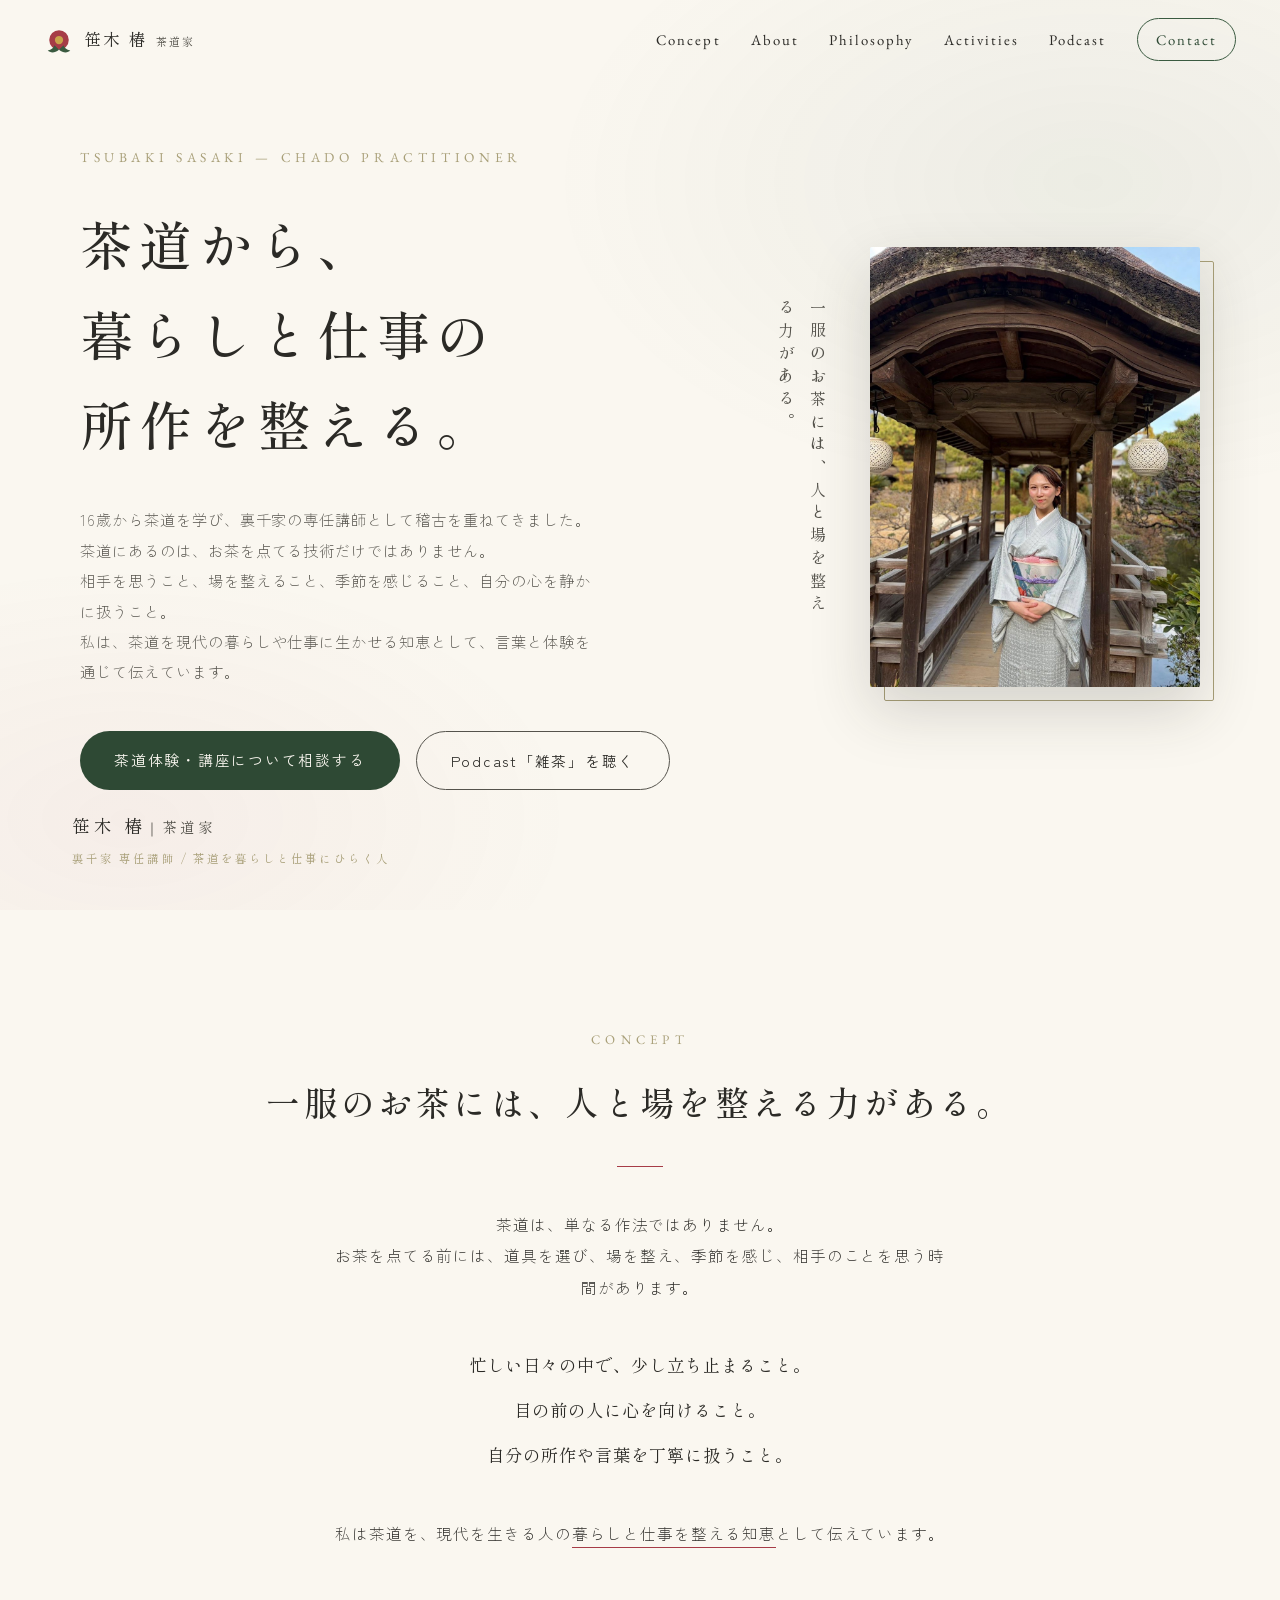
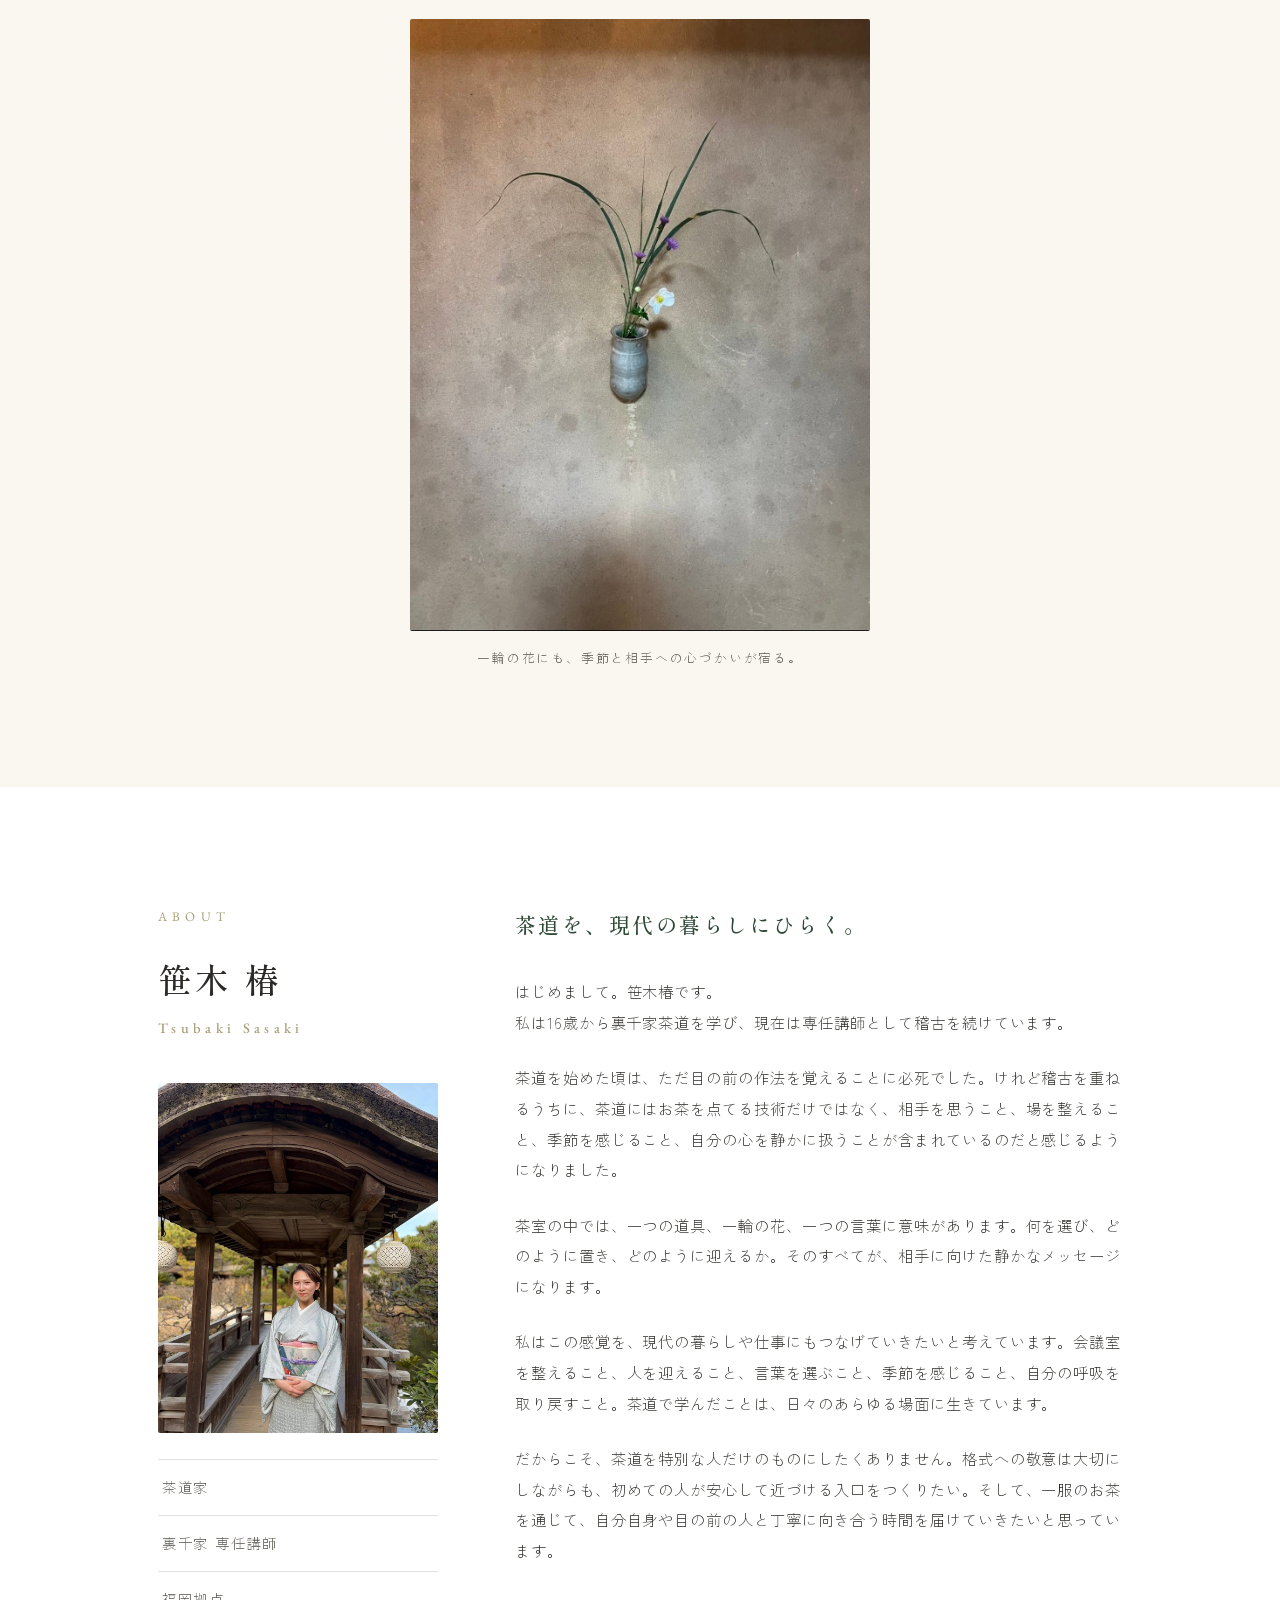
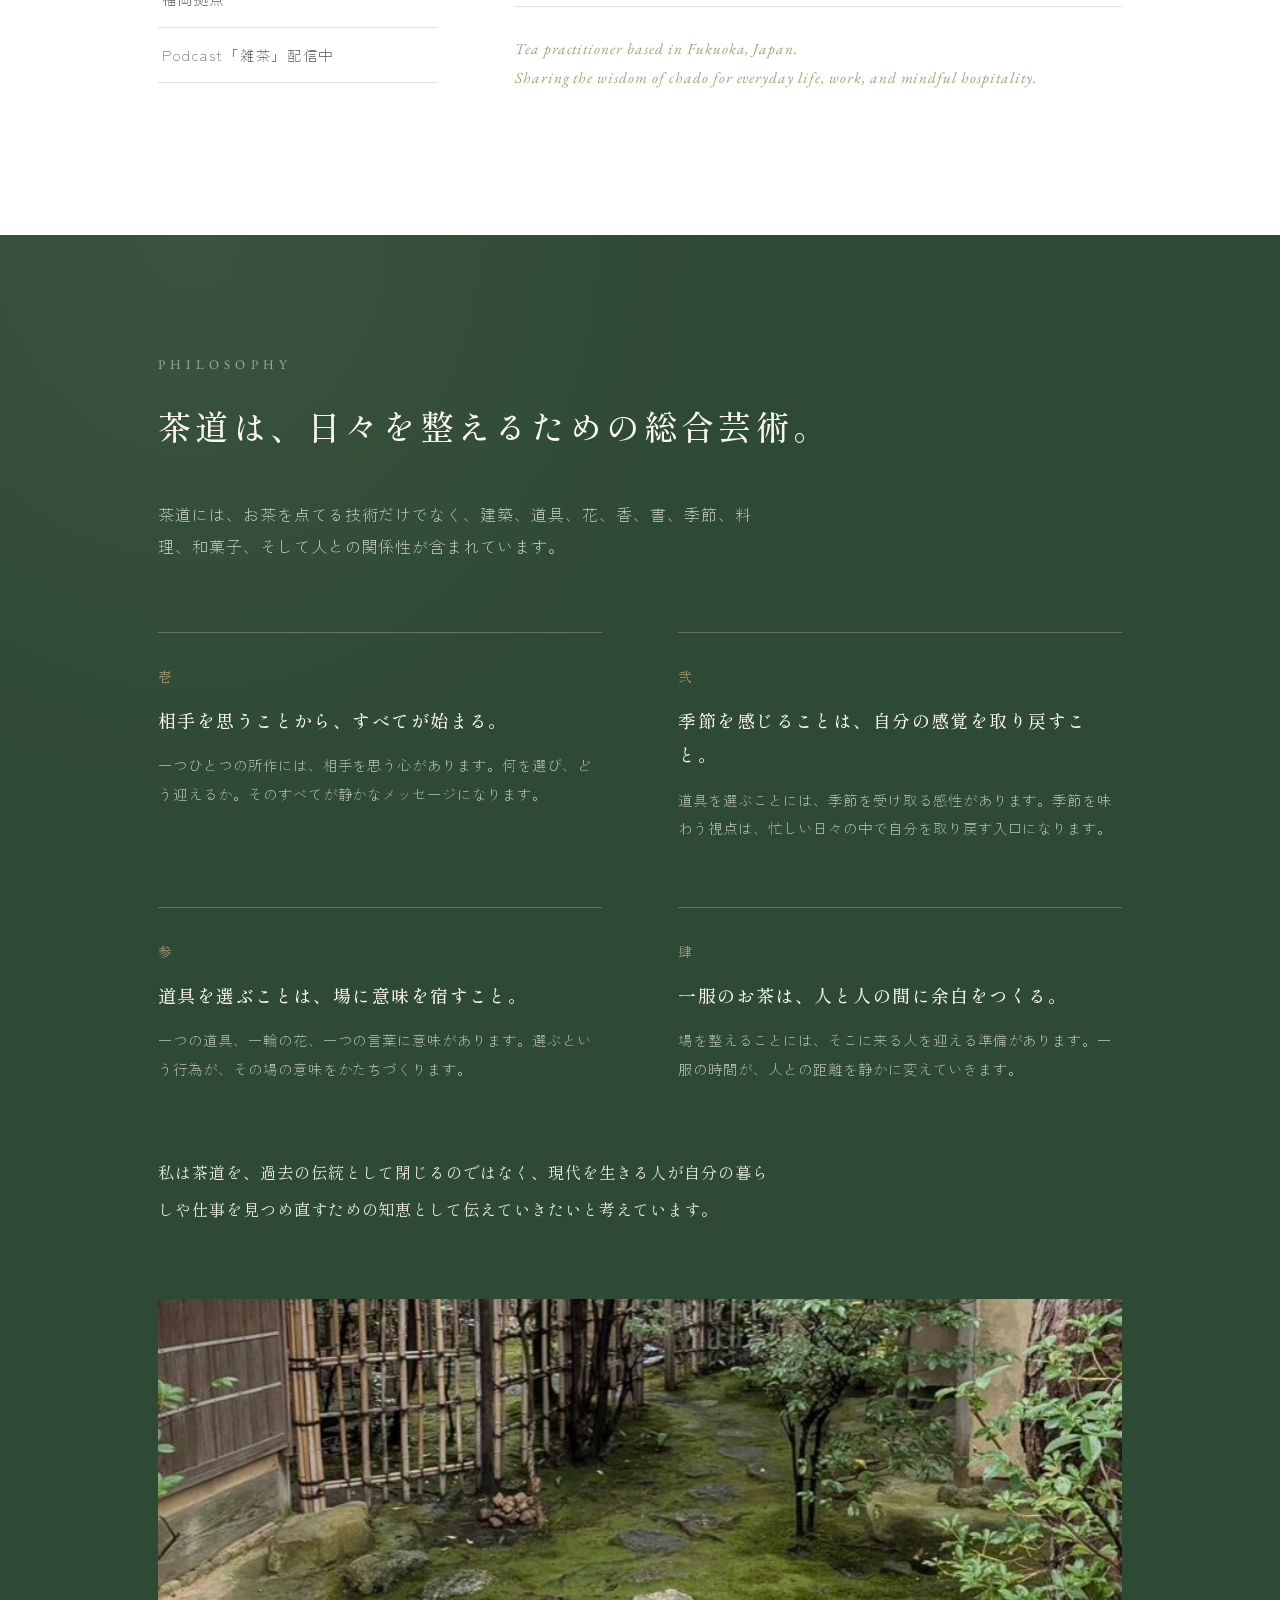
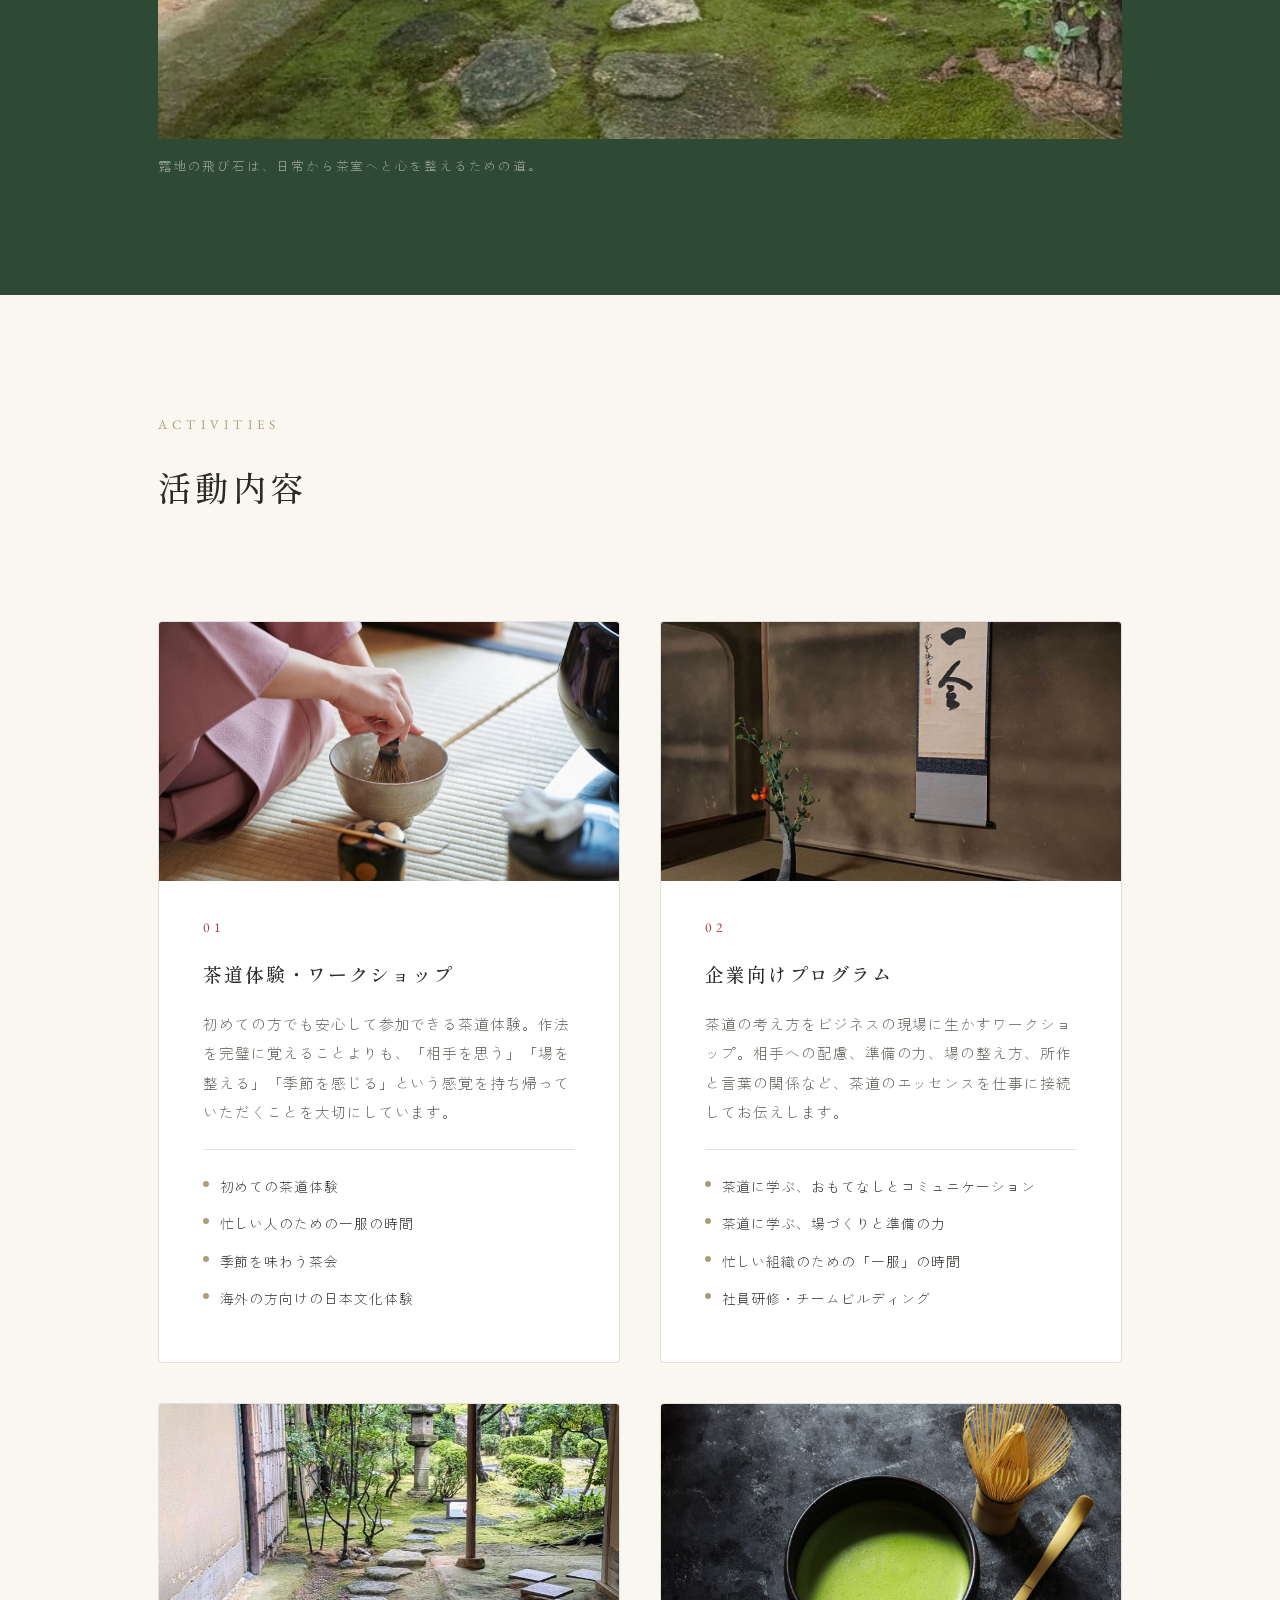
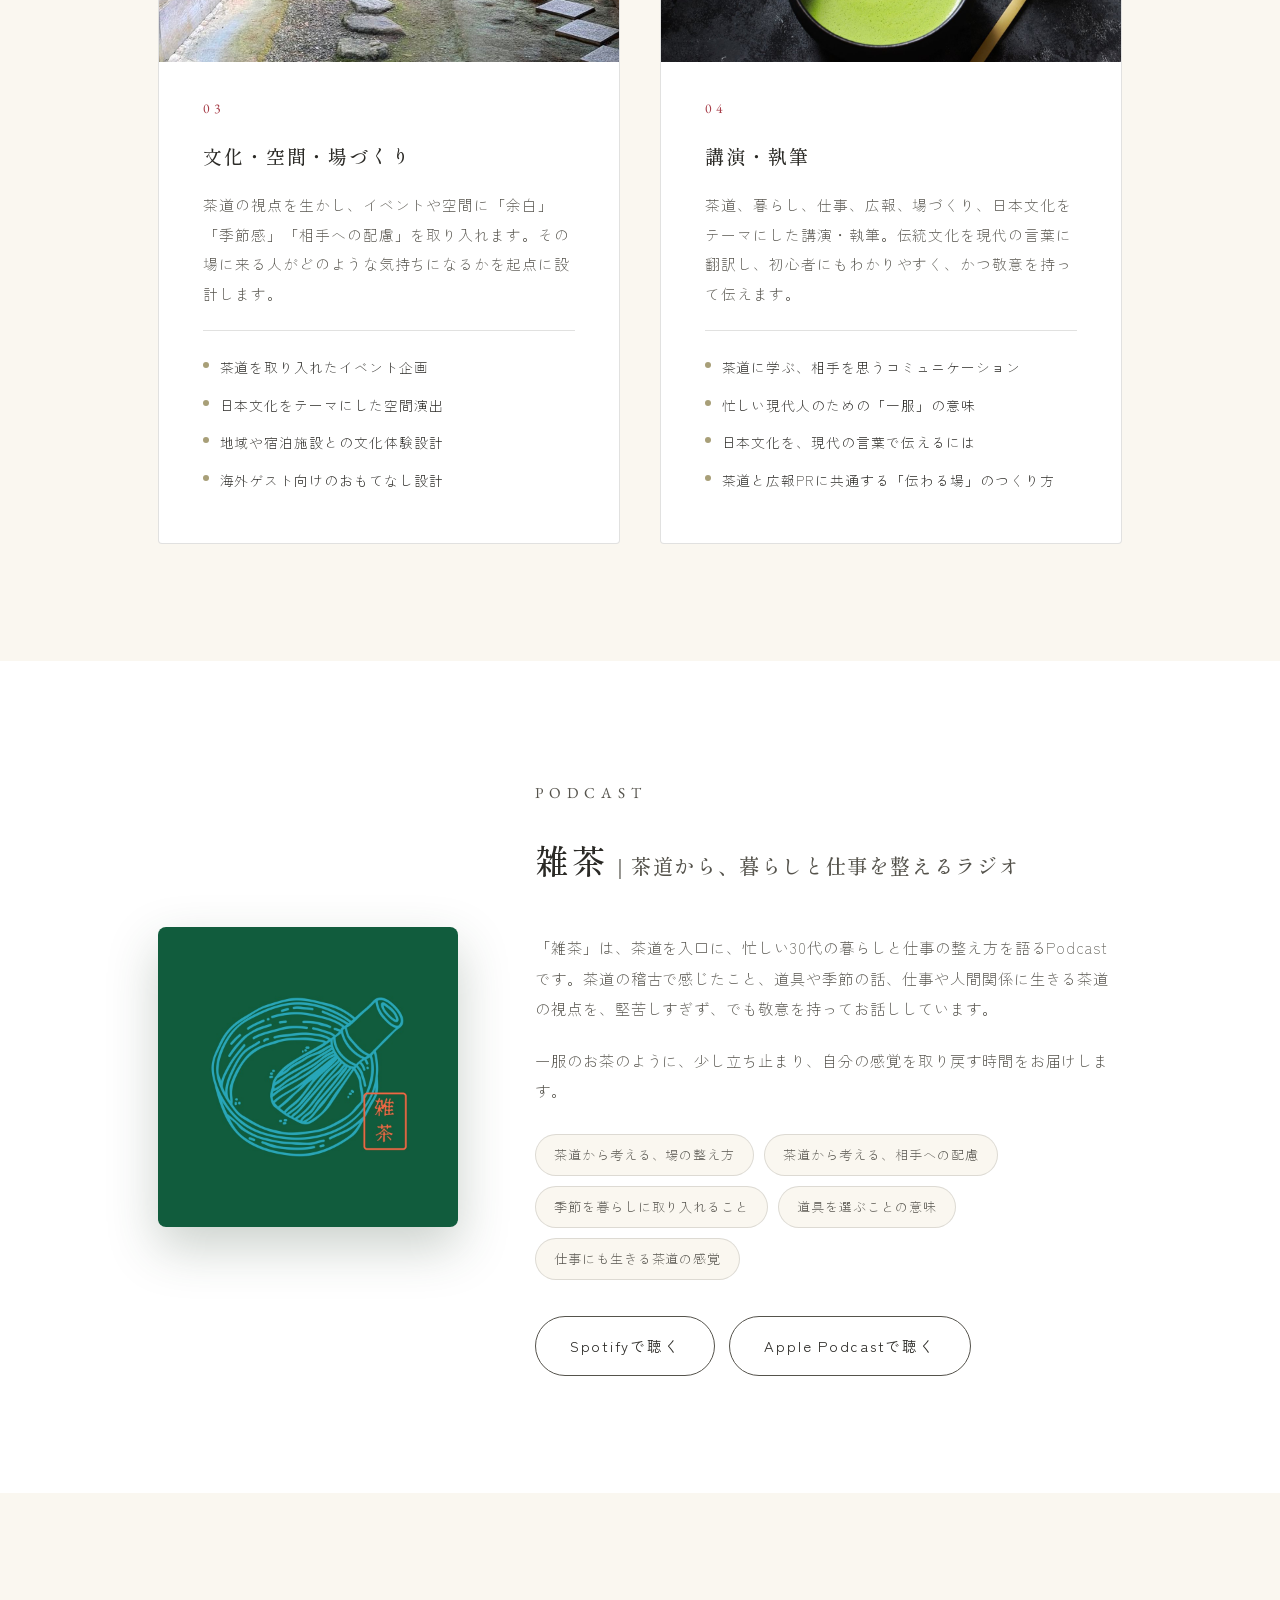
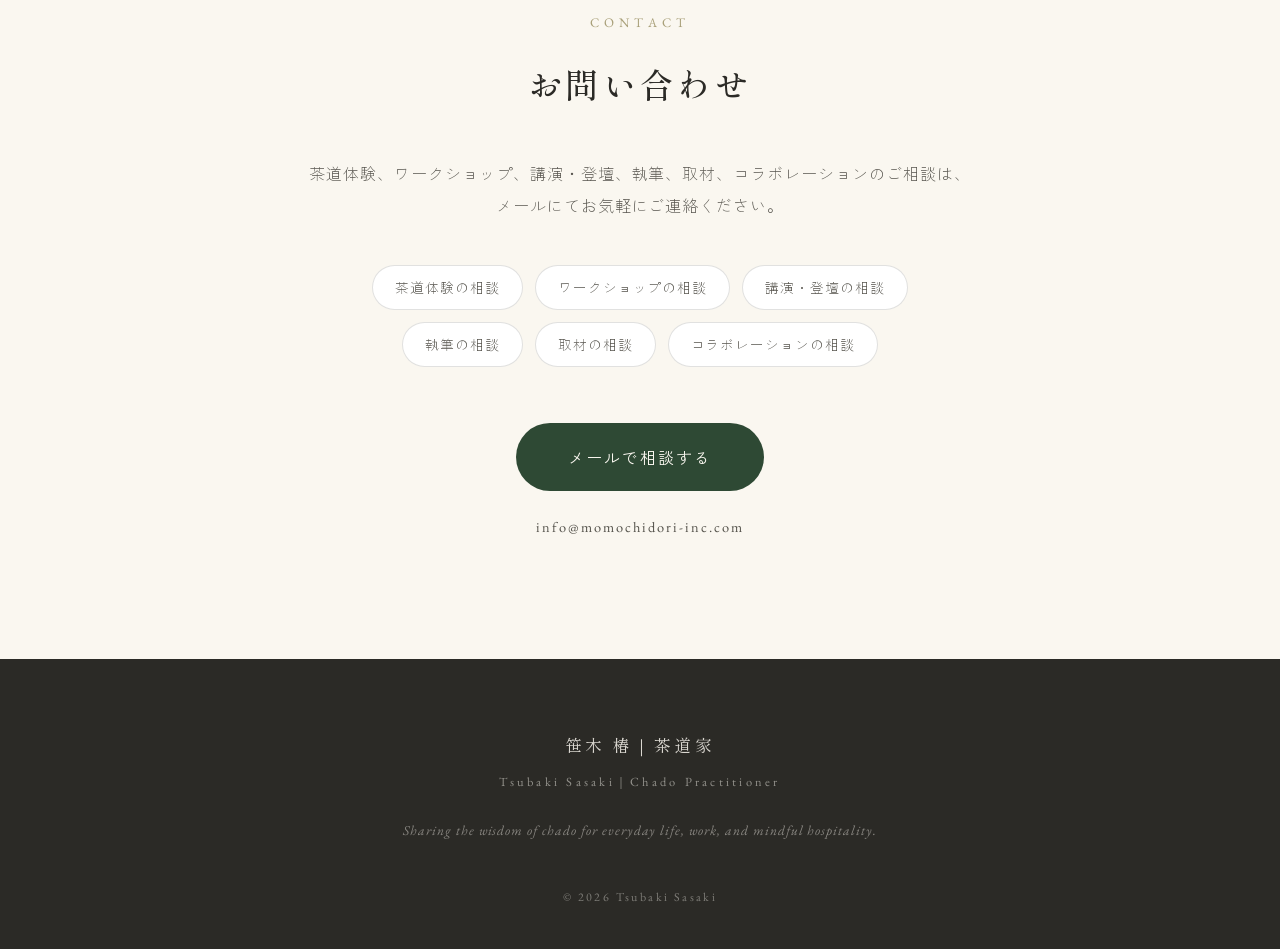
==== commit c99c83f0: "カード01・04の写真差し替えとPodcastアートワークの掲載 - Activities 01: 茶碗と茶筅の手元写真(temoto.jpg)に差し替え - Activities 04: 抹茶と道具" ====
--- a/index.html
+++ b/index.html
@@ -169,7 +169,7 @@
       <div class="activity-grid">
         <article class="activity-card">
           <figure class="activity-photo">
-            <img src="images/temae.jpg" alt="釜から湯気の立つ茶室で点前をする笹木椿" loading="lazy" class="crop-lower">
+            <img src="images/temoto.jpg" alt="茶碗に茶筅を入れてお茶を点てる手元" loading="lazy">
           </figure>
           <span class="activity-index">01</span>
           <h3>茶道体験・ワークショップ</h3>
@@ -211,7 +211,7 @@
         </article>
         <article class="activity-card">
           <figure class="activity-photo">
-            <img src="https://images.unsplash.com/photo-1708572727896-117b5ea25a86?w=1200&q=60&fm=jpg&fit=crop" alt="点てられた抹茶と茶筅" loading="lazy">
+            <img src="images/dogu.jpg" alt="点てられた抹茶と茶筅・茶杓" loading="lazy">
           </figure>
           <span class="activity-index">04</span>
           <h3>講演・執筆</h3>
@@ -230,11 +230,10 @@
   <!-- ===== Podcast ===== -->
   <section class="section podcast" id="podcast">
     <div class="container podcast-grid">
-      <div class="podcast-visual" aria-hidden="true">
-        <div class="podcast-badge">
-          <svg viewBox="0 0 40 40" class="tsubaki-badge"><use href="#tsubaki"></use></svg>
-          <p class="podcast-title-v">雑茶</p>
-        </div>
+      <div class="podcast-visual">
+        <figure class="podcast-art">
+          <img src="images/zatcha.jpg" alt="Podcast「雑茶」のアートワーク" loading="lazy">
+        </figure>
       </div>
       <div class="podcast-body">
         <p class="section-label">Podcast</p>
--- a/css/style.css
+++ b/css/style.css
@@ -549,10 +549,6 @@
   display: block;
 }
 
-.activity-photo img.crop-lower {
-  object-position: 50% 62%;
-}
-
 .activity-card:hover {
   box-shadow: 0 14px 40px rgba(43, 42, 38, 0.08);
   transform: translateY(-3px);
@@ -614,29 +610,14 @@
 
 .podcast-visual { display: flex; justify-content: center; }
 
-.podcast-badge {
-  width: clamp(200px, 24vw, 260px);
-  aspect-ratio: 1;
-  border-radius: 50%;
-  background:
-    radial-gradient(circle at 30% 25%, rgba(250, 247, 240, 0.12), transparent 55%),
-    var(--matcha-deep);
-  display: flex;
-  flex-direction: column;
-  align-items: center;
-  justify-content: center;
-  gap: 18px;
+.podcast-art {
+  width: clamp(220px, 26vw, 300px);
+}
+
+.podcast-art img {
+  width: 100%;
+  border-radius: 8px;
   box-shadow: 0 20px 50px rgba(46, 73, 52, 0.25);
-}
-
-.tsubaki-badge { width: 44px; height: 44px; }
-
-.podcast-title-v {
-  font-family: var(--font-mincho);
-  font-size: 2rem;
-  letter-spacing: 0.5em;
-  color: var(--kinari);
-  margin-left: 0.5em;
 }
 
 .podcast-body > p {
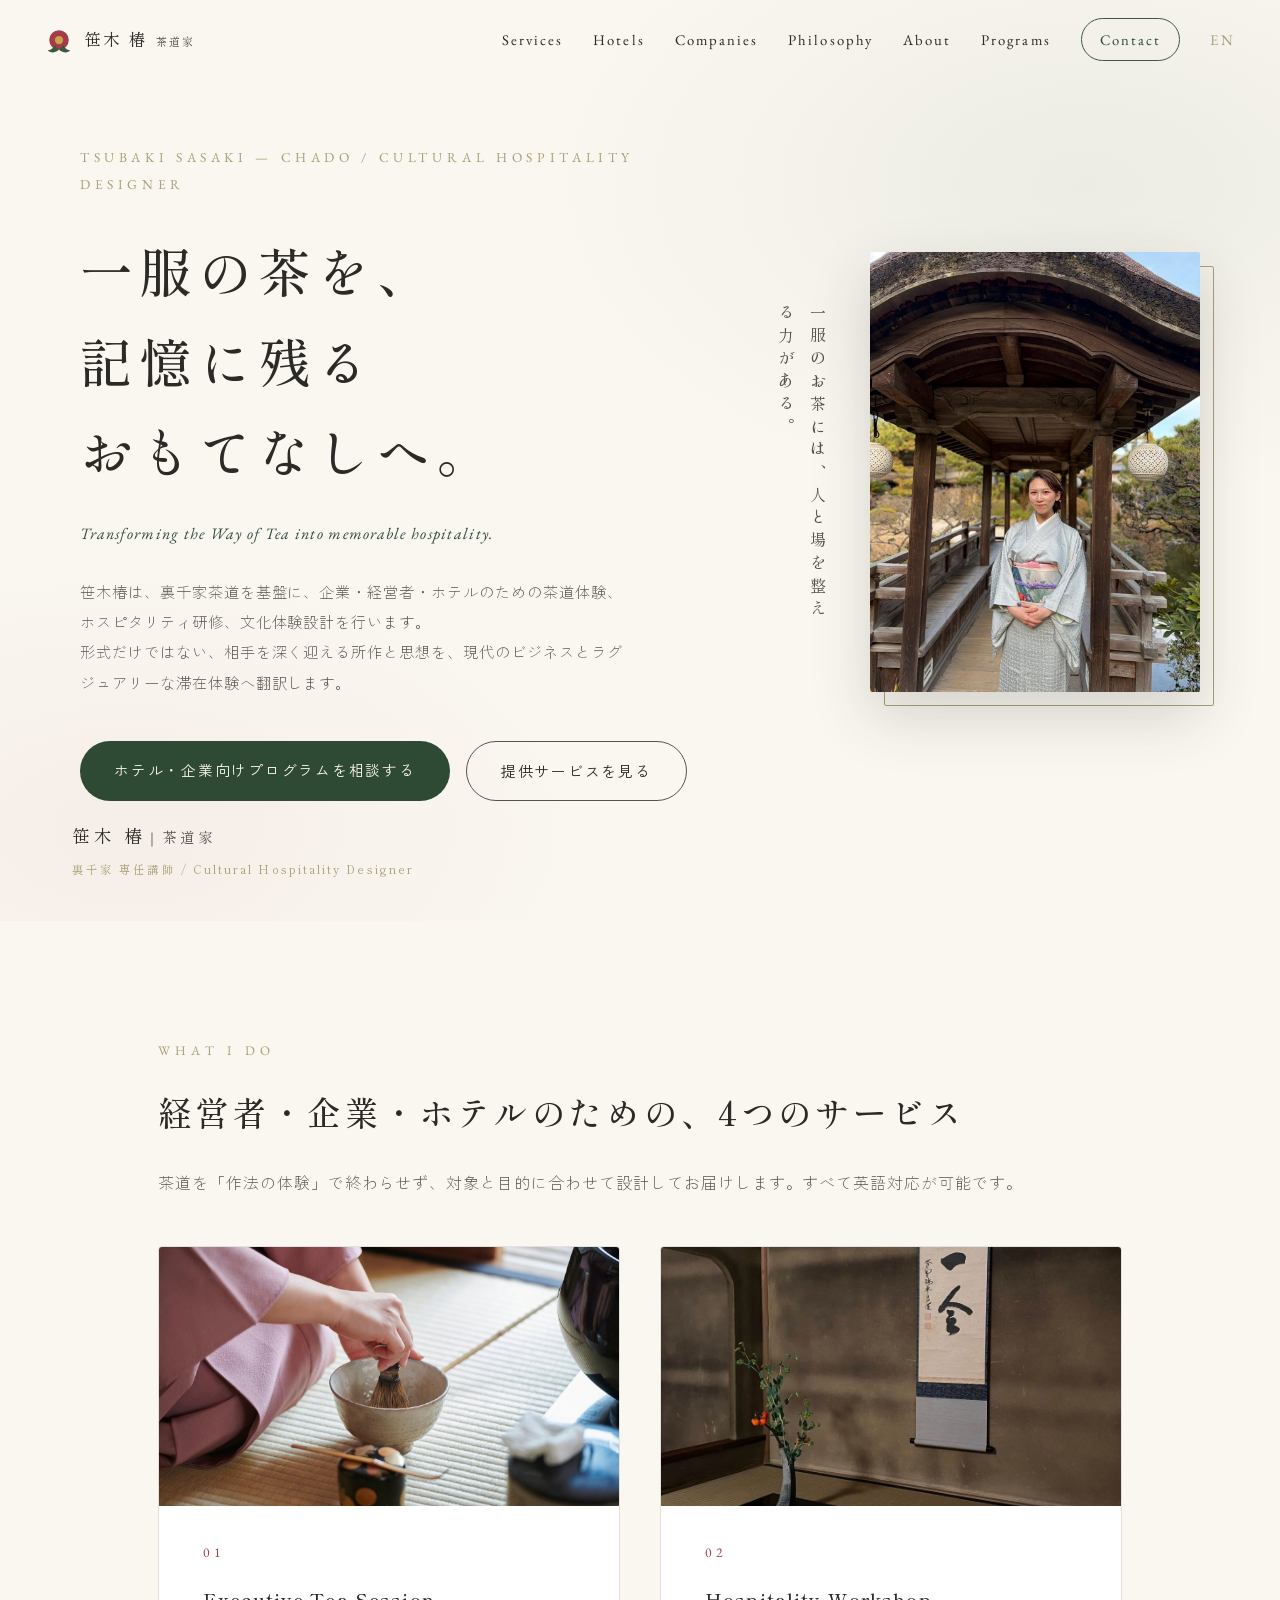
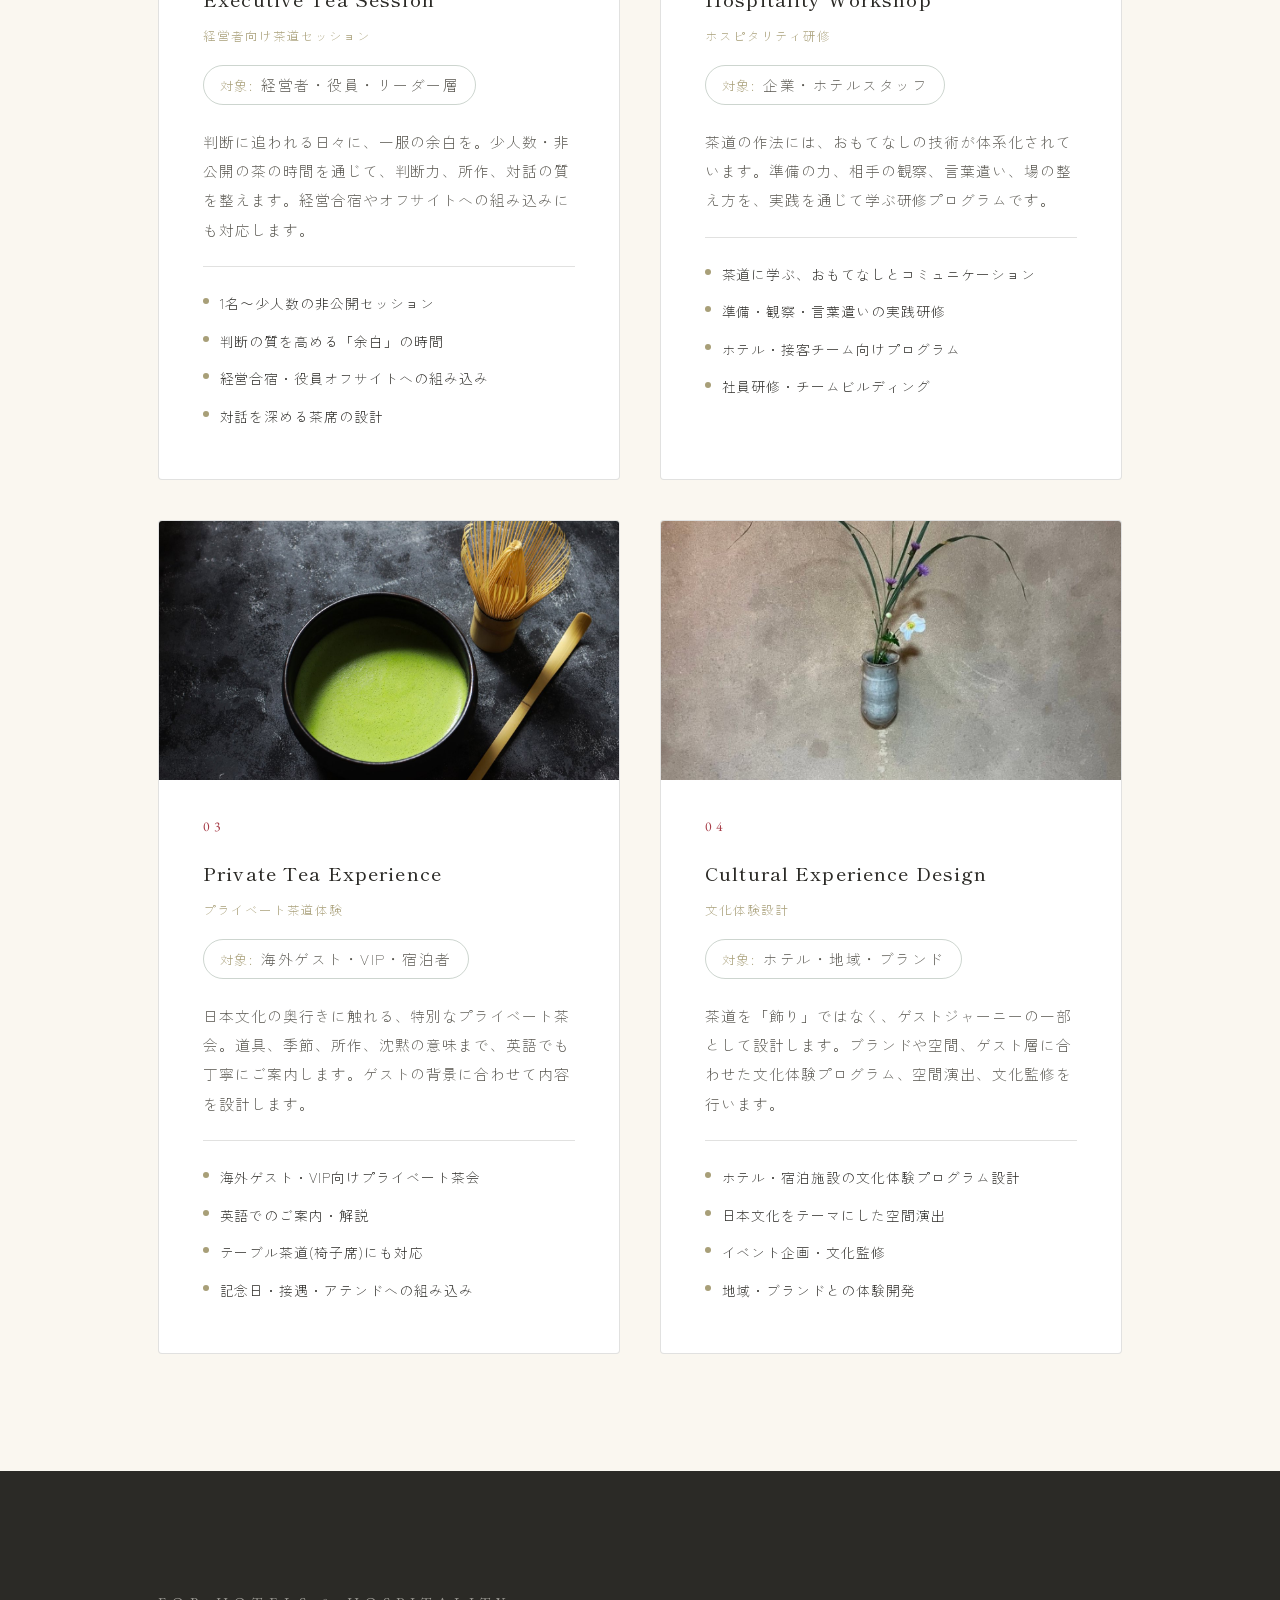
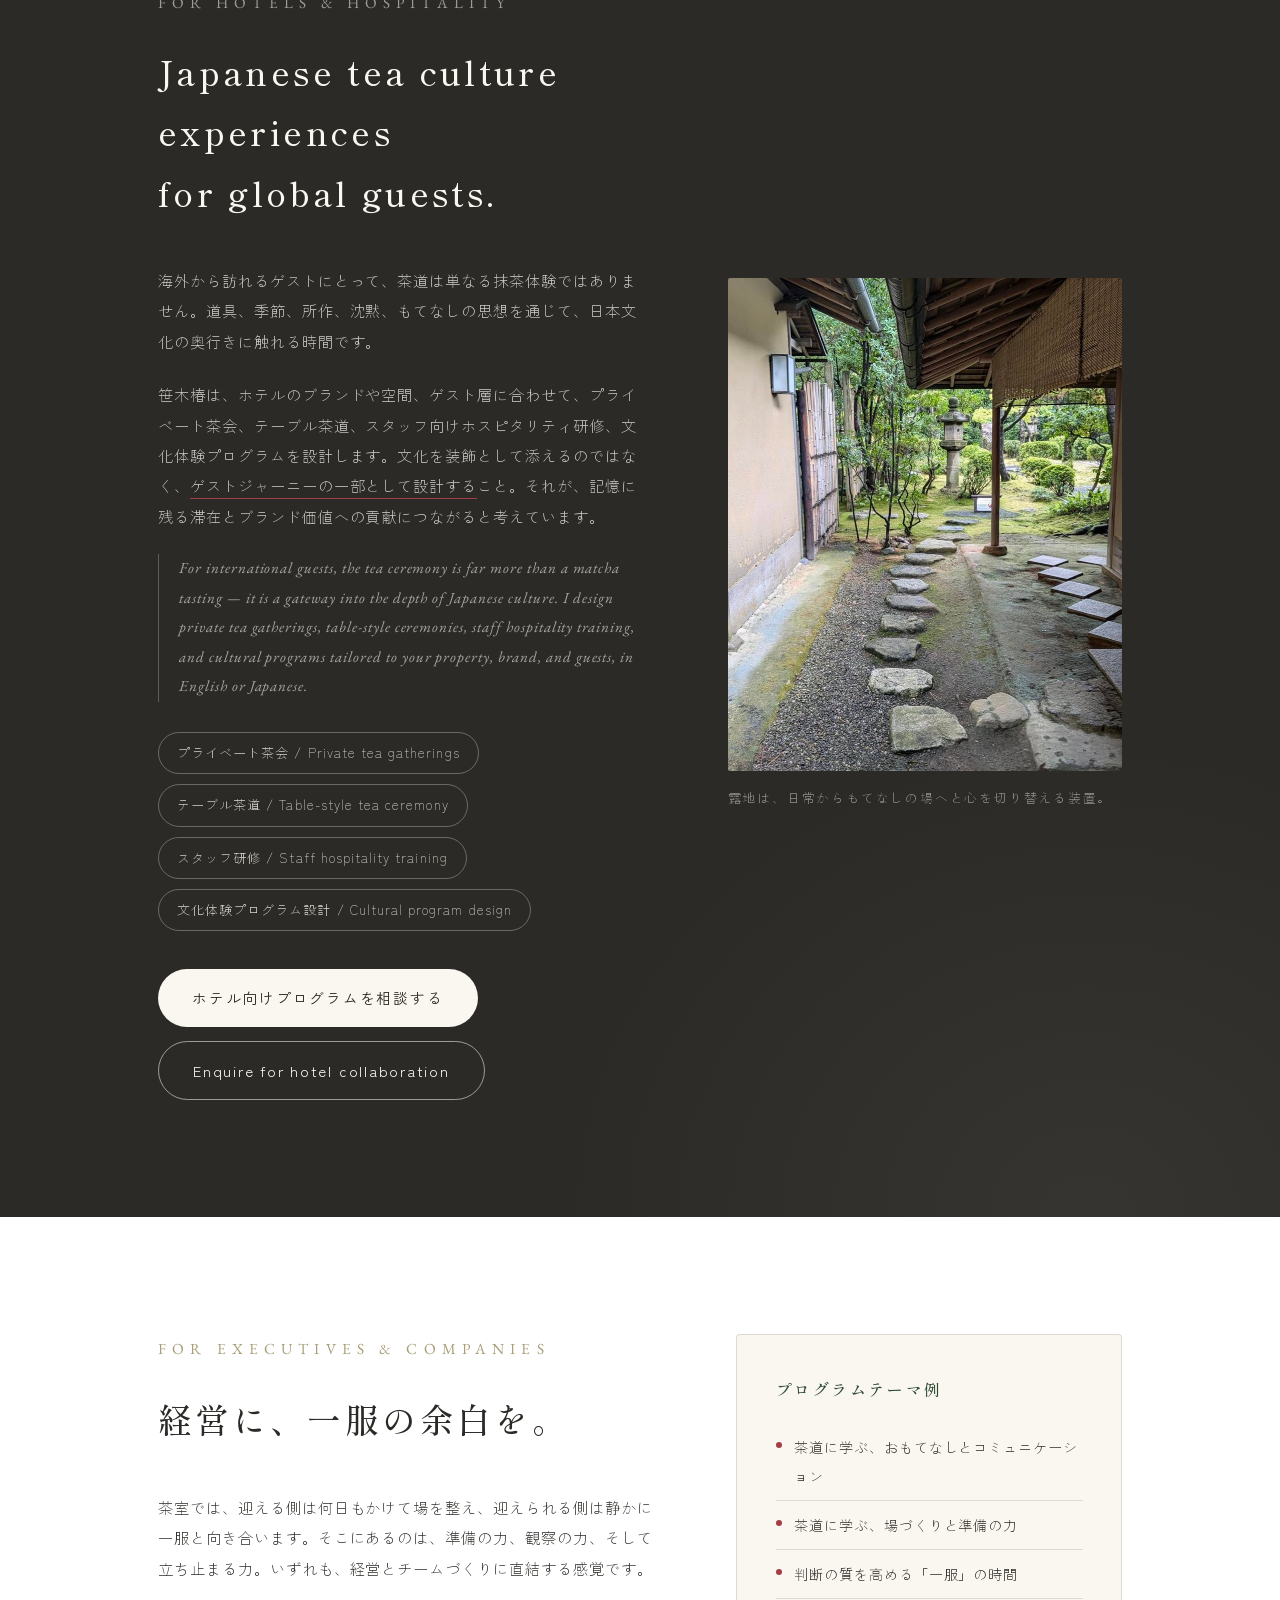
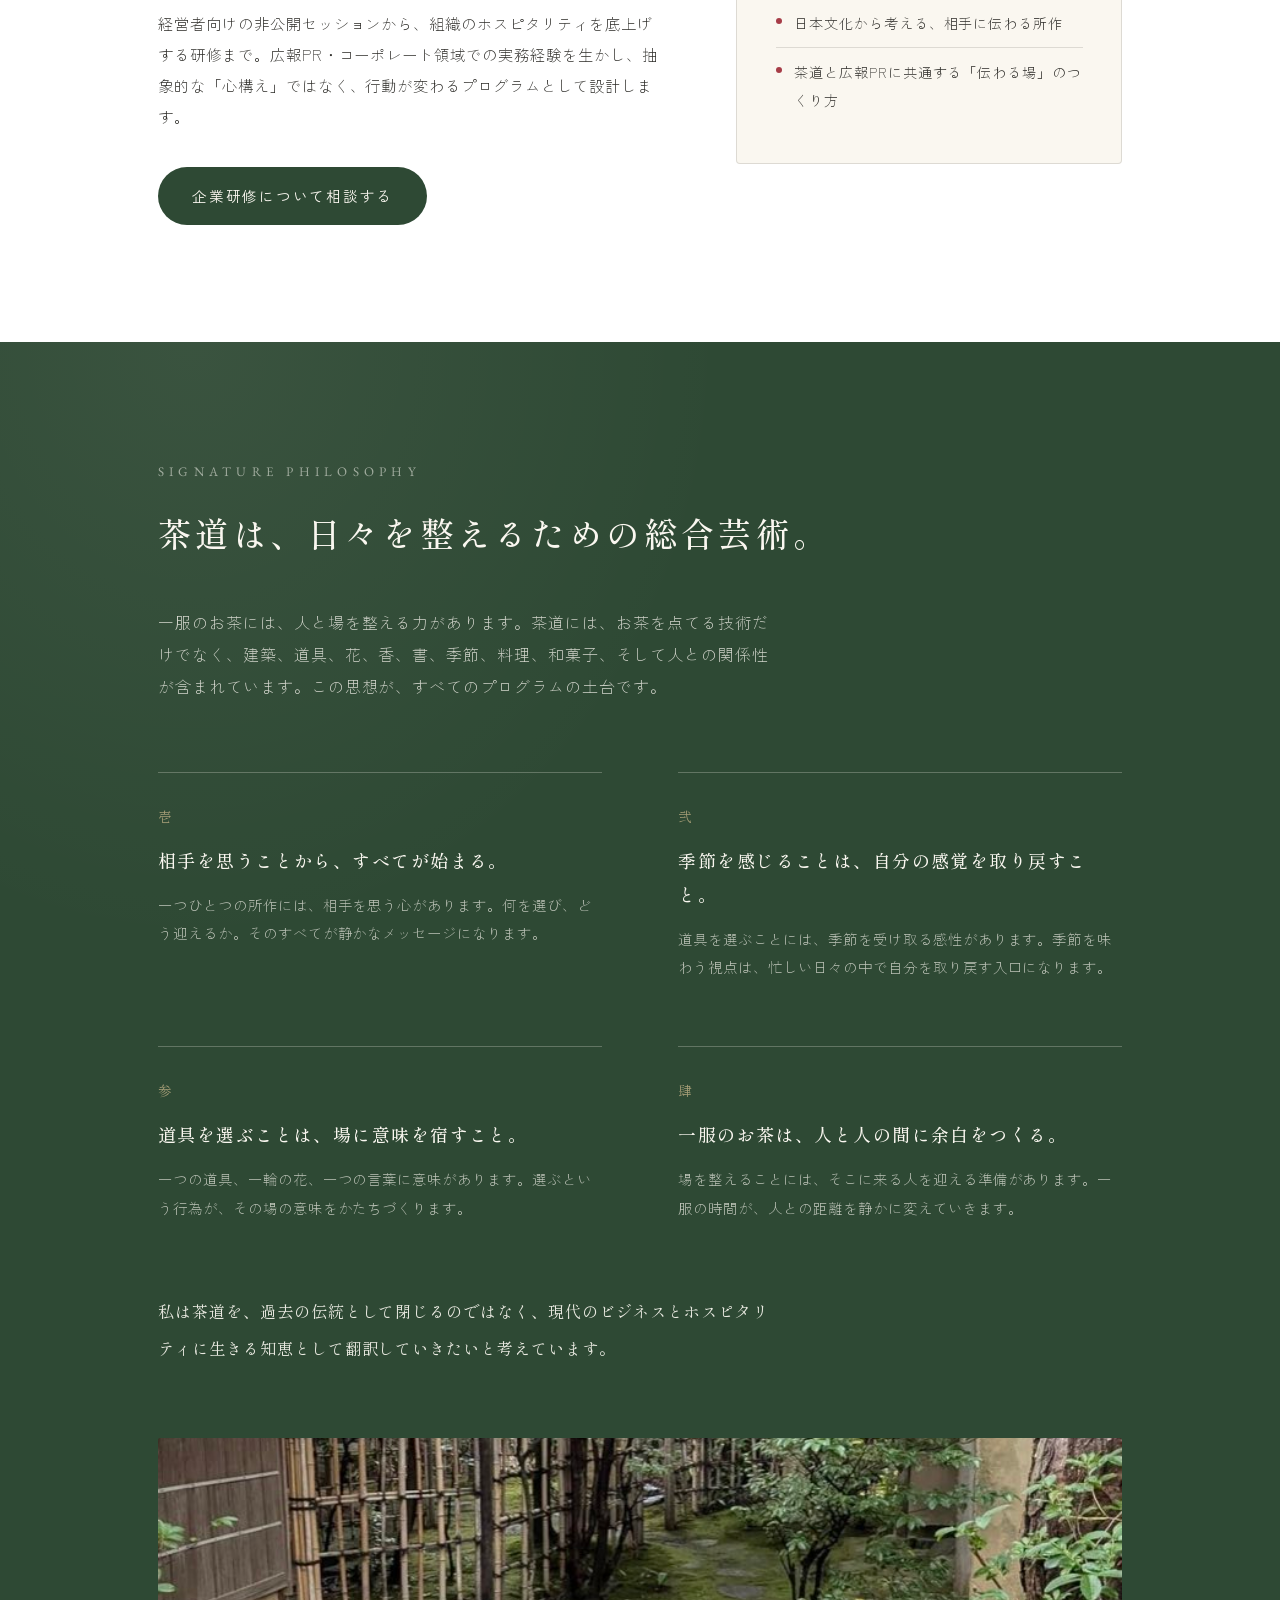
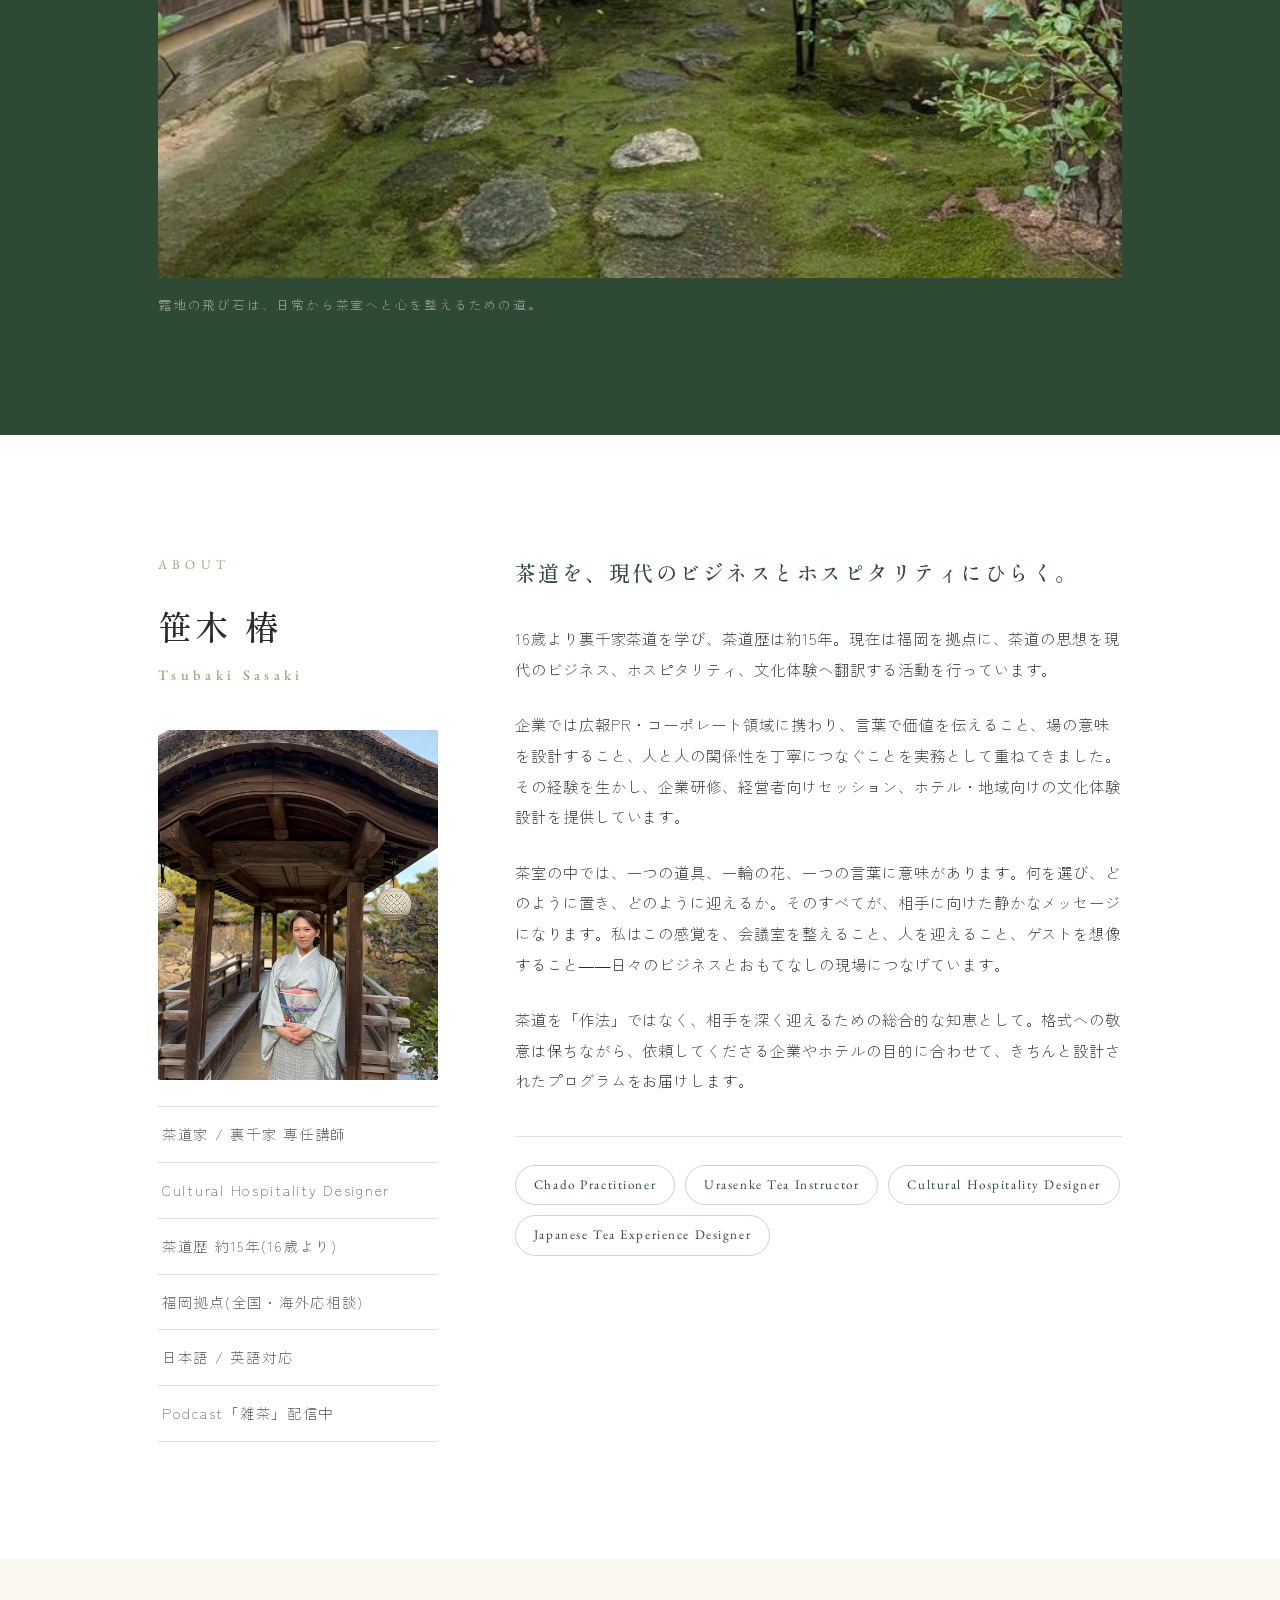
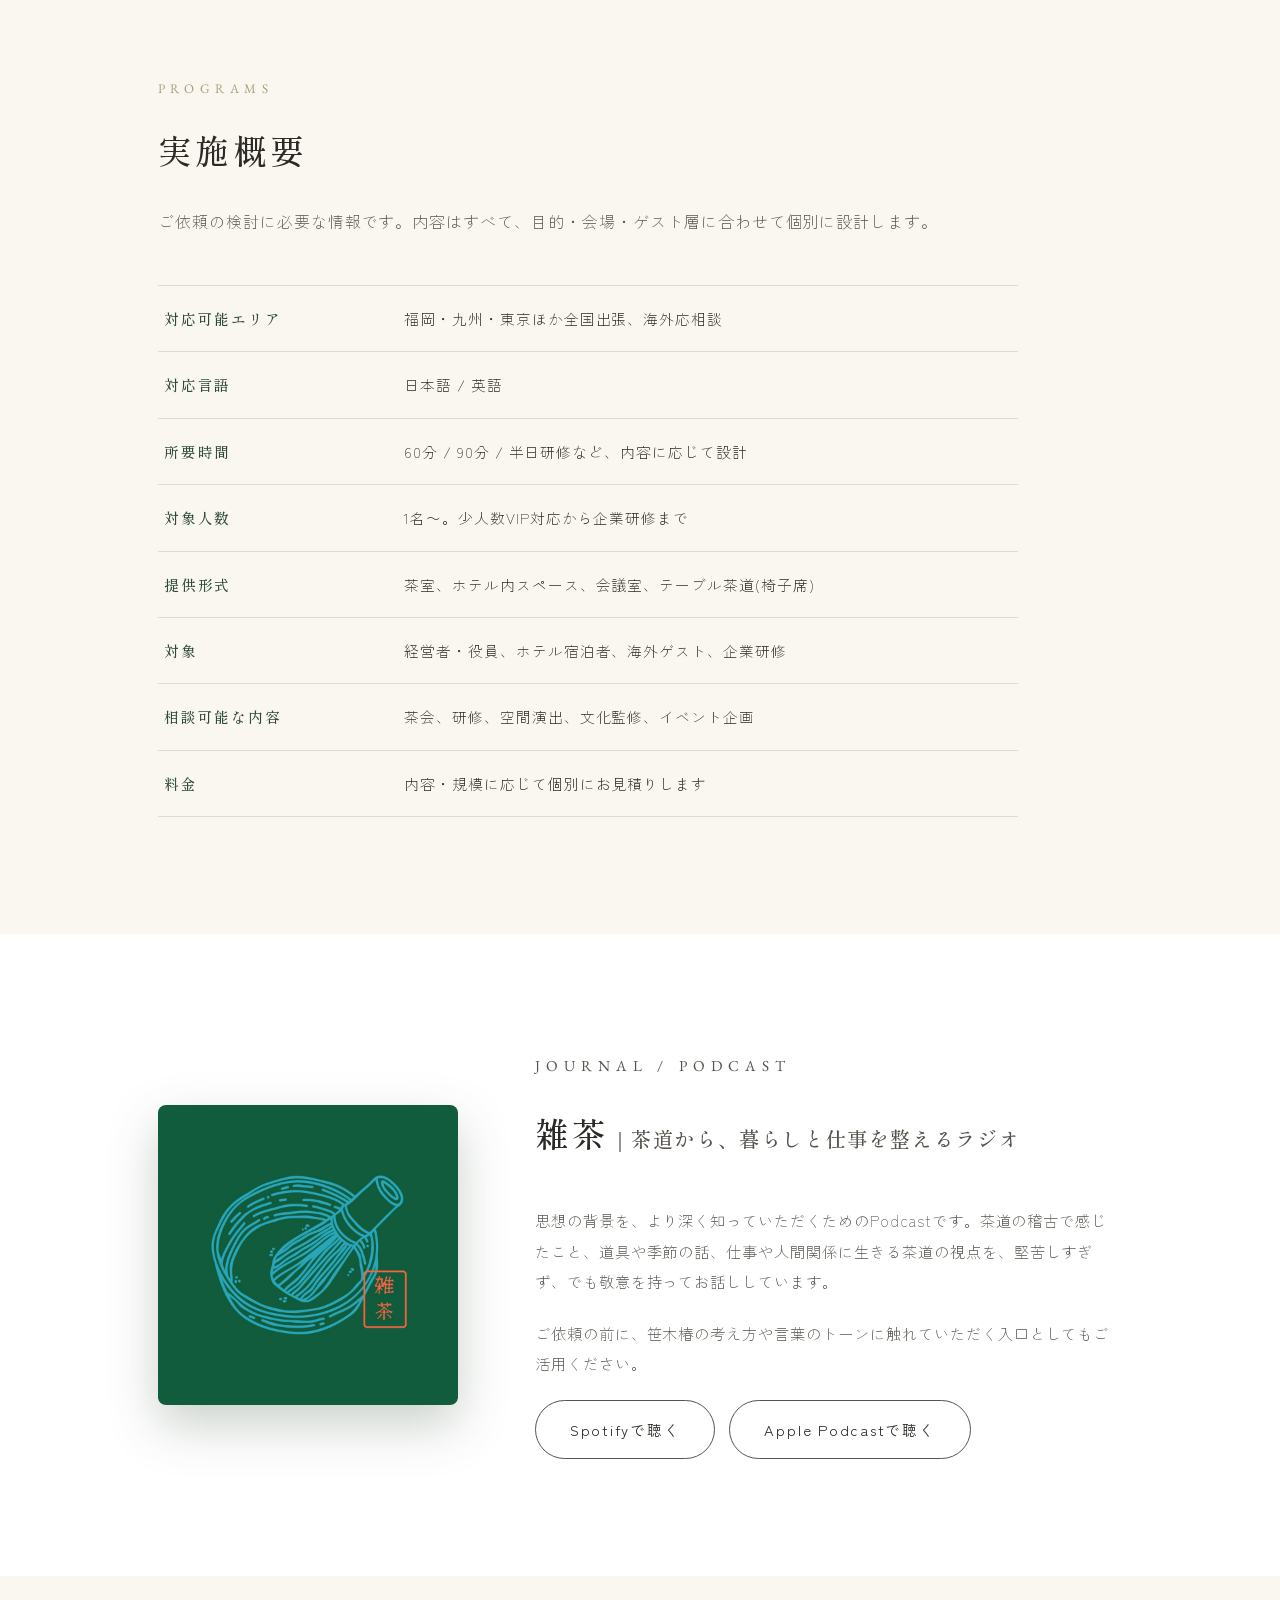
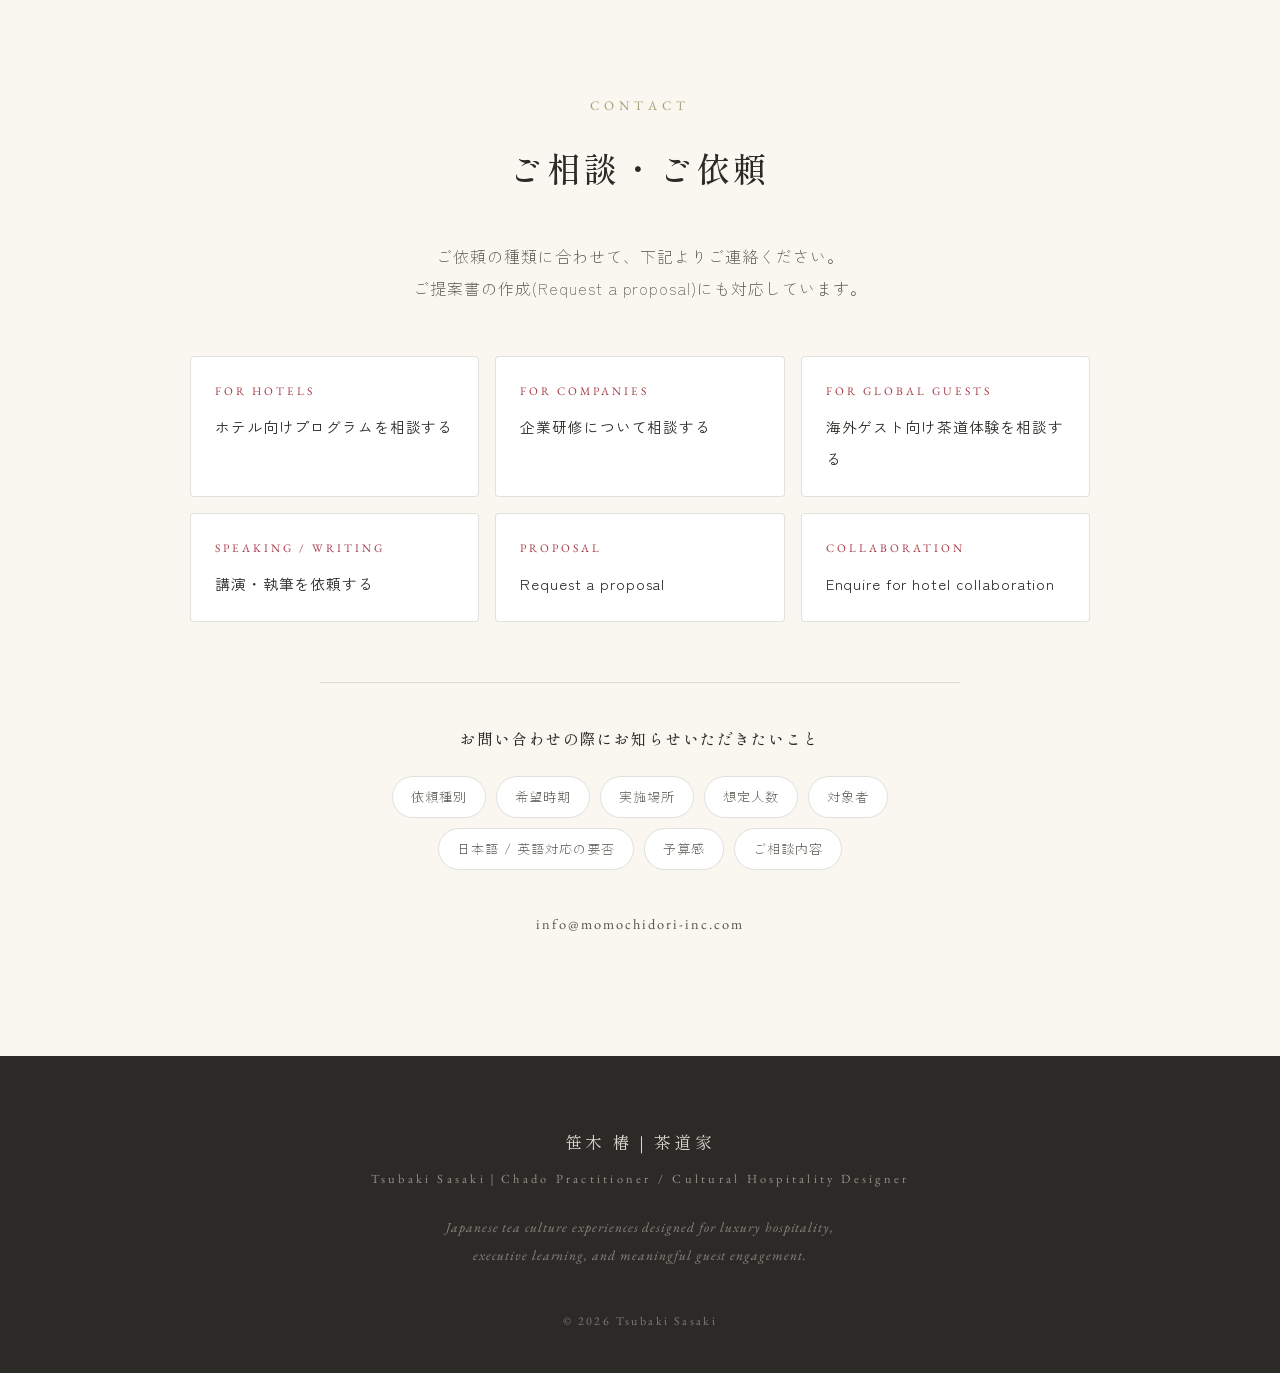
==== commit f039aff8: "法人・ホテル向けにサイトを全面リニューアル 改善提案を全面反映: - Heroコピーを「一服の茶を、記憶に残るおもてなしへ。」に刷新(英文併記) - What I Do: 4サービスを対象・提供価値つ" ====
--- a/index.html
+++ b/index.html
@@ -3,13 +3,14 @@
 <head>
   <meta charset="UTF-8">
   <meta name="viewport" content="width=device-width, initial-scale=1.0">
-  <title>笹木椿｜茶道家 — 茶道から、暮らしと仕事の所作を整える。</title>
-  <meta name="description" content="福岡を拠点に活動する茶道家・笹木椿の公式サイト。裏千家 専任講師。茶道体験・ワークショップ、企業向けプログラム、講演・執筆、Podcast「雑茶」を通じて、茶道を現代の暮らしと仕事に生きる知恵として伝えています。">
-  <meta name="keywords" content="笹木椿,茶道家,福岡 茶道,福岡 茶道体験,茶道 ワークショップ,裏千家 福岡,茶道 ポッドキャスト,日本文化 体験 福岡,雑茶">
-  <meta property="og:title" content="笹木椿｜茶道家">
-  <meta property="og:description" content="茶道から、暮らしと仕事の所作を整える。福岡を拠点に活動する茶道家・笹木椿の公式サイト。">
+  <title>笹木椿｜茶道家・Cultural Hospitality Designer — 一服の茶を、記憶に残るおもてなしへ。</title>
+  <meta name="description" content="笹木椿は、裏千家茶道を基盤に、企業・経営者・ホテルのための茶道体験、ホスピタリティ研修、文化体験設計を行う茶道家。福岡を拠点に全国・海外に対応。英語での茶道体験、ホテル向け文化プログラム、経営者向けセッション、企業研修を提供します。">
+  <meta name="keywords" content="笹木椿,茶道家,茶道 ホテル,茶道 企業研修,茶道体験 英語,ホスピタリティ研修,文化体験 設計,福岡 茶道体験,裏千家 福岡,経営者 茶道,tea ceremony hotel,茶道 ポッドキャスト,雑茶">
+  <meta property="og:title" content="笹木椿｜茶道家・Cultural Hospitality Designer">
+  <meta property="og:description" content="一服の茶を、記憶に残るおもてなしへ。企業・経営者・ホテルのための茶道体験、ホスピタリティ研修、文化体験設計。">
   <meta property="og:type" content="website">
   <meta property="og:locale" content="ja_JP">
+  <link rel="alternate" hreflang="en" href="en.html">
   <link rel="icon" type="image/svg+xml" href="favicon.svg">
   <link rel="preconnect" href="https://fonts.googleapis.com">
   <link rel="preconnect" href="https://fonts.gstatic.com" crossorigin>
@@ -26,12 +27,14 @@
       <span class="logo-text">笹木 椿<small>茶道家</small></span>
     </a>
     <nav class="site-nav" id="nav">
-      <a href="#concept">Concept</a>
+      <a href="#services">Services</a>
+      <a href="#hotels">Hotels</a>
+      <a href="#executives">Companies</a>
+      <a href="#philosophy">Philosophy</a>
       <a href="#about">About</a>
-      <a href="#philosophy">Philosophy</a>
-      <a href="#activities">Activities</a>
-      <a href="#podcast">Podcast</a>
+      <a href="#programs">Programs</a>
       <a href="#contact" class="nav-cta">Contact</a>
+      <a href="en.html" class="nav-lang">EN</a>
     </nav>
     <button class="nav-toggle" id="navToggle" aria-label="メニュー" aria-expanded="false">
       <span></span><span></span>
@@ -42,21 +45,20 @@
   <section class="hero" id="top">
     <div class="hero-inner">
       <div class="hero-text">
-        <p class="hero-en">Tsubaki Sasaki — Chado Practitioner</p>
+        <p class="hero-en">Tsubaki Sasaki — Chado / Cultural Hospitality Designer</p>
         <h1 class="hero-copy">
-          <span class="line">茶道から、</span>
-          <span class="line">暮らしと仕事の</span>
-          <span class="line">所作を整える。</span>
+          <span class="line">一服の茶を、</span>
+          <span class="line">記憶に残る</span>
+          <span class="line">おもてなしへ。</span>
         </h1>
+        <p class="hero-en-copy">Transforming the Way of Tea into memorable hospitality.</p>
         <p class="hero-lead">
-          16歳から茶道を学び、裏千家の専任講師として稽古を重ねてきました。<br>
-          茶道にあるのは、お茶を点てる技術だけではありません。<br class="pc">
-          相手を思うこと、場を整えること、季節を感じること、自分の心を静かに扱うこと。<br>
-          私は、茶道を現代の暮らしや仕事に生かせる知恵として、言葉と体験を通じて伝えています。
+          笹木椿は、裏千家茶道を基盤に、企業・経営者・ホテルのための茶道体験、ホスピタリティ研修、文化体験設計を行います。<br>
+          形式だけではない、相手を深く迎える所作と思想を、現代のビジネスとラグジュアリーな滞在体験へ翻訳します。
         </p>
         <div class="hero-cta">
-          <a href="#contact" class="btn btn-primary">茶道体験・講座について相談する</a>
-          <a href="#podcast" class="btn btn-ghost">Podcast「雑茶」を聴く</a>
+          <a href="#contact" class="btn btn-primary">ホテル・企業向けプログラムを相談する</a>
+          <a href="#services" class="btn btn-ghost">提供サービスを見る</a>
         </div>
       </div>
       <div class="hero-visual">
@@ -68,65 +70,139 @@
         </figure>
       </div>
     </div>
-    <p class="hero-name">笹木 椿<span>｜茶道家</span><em>裏千家 専任講師 / 茶道を暮らしと仕事にひらく人</em></p>
-  </section>
-
-  <!-- ===== Concept ===== -->
-  <section class="section concept" id="concept">
+    <p class="hero-name">笹木 椿<span>｜茶道家</span><em>裏千家 専任講師 / Cultural Hospitality Designer</em></p>
+  </section>
+
+  <!-- ===== What I Do ===== -->
+  <section class="section services" id="services">
     <div class="container">
-      <p class="section-label">Concept</p>
-      <h2 class="section-title">一服のお茶には、<br class="sp">人と場を整える力がある。</h2>
-      <div class="concept-body">
-        <p>茶道は、単なる作法ではありません。<br>お茶を点てる前には、道具を選び、場を整え、季節を感じ、相手のことを思う時間があります。</p>
-        <div class="concept-lines">
-          <p>忙しい日々の中で、少し立ち止まること。</p>
-          <p>目の前の人に心を向けること。</p>
-          <p>自分の所作や言葉を丁寧に扱うこと。</p>
-        </div>
-        <p class="concept-close">私は茶道を、現代を生きる人の<em>暮らしと仕事を整える知恵</em>として伝えています。</p>
-      </div>
-      <figure class="concept-photo">
-        <img src="images/kaki.jpg" alt="土壁に掛けられた花入と季節の茶花" loading="lazy">
-        <figcaption>一輪の花にも、季節と相手への心づかいが宿る。</figcaption>
+      <p class="section-label">What I Do</p>
+      <h2 class="section-title">経営者・企業・ホテルのための、<br class="sp">4つのサービス</h2>
+      <p class="section-lead">茶道を「作法の体験」で終わらせず、対象と目的に合わせて設計してお届けします。すべて英語対応が可能です。</p>
+      <div class="activity-grid">
+        <article class="activity-card">
+          <figure class="activity-photo">
+            <img src="images/temoto.jpg" alt="茶碗に茶筅を入れてお茶を点てる手元" loading="lazy">
+          </figure>
+          <span class="activity-index">01</span>
+          <h3>Executive Tea Session<span class="card-sub">経営者向け茶道セッション</span></h3>
+          <p class="card-target"><em>対象:</em>経営者・役員・リーダー層</p>
+          <p>判断に追われる日々に、一服の余白を。少人数・非公開の茶の時間を通じて、判断力、所作、対話の質を整えます。経営合宿やオフサイトへの組み込みにも対応します。</p>
+          <ul>
+            <li>1名〜少人数の非公開セッション</li>
+            <li>判断の質を高める「余白」の時間</li>
+            <li>経営合宿・役員オフサイトへの組み込み</li>
+            <li>対話を深める茶席の設計</li>
+          </ul>
+        </article>
+        <article class="activity-card">
+          <figure class="activity-photo">
+            <img src="images/tokonoma.jpg" alt="掛物と花が整えられた床の間" loading="lazy">
+          </figure>
+          <span class="activity-index">02</span>
+          <h3>Hospitality Workshop<span class="card-sub">ホスピタリティ研修</span></h3>
+          <p class="card-target"><em>対象:</em>企業・ホテルスタッフ</p>
+          <p>茶道の作法には、おもてなしの技術が体系化されています。準備の力、相手の観察、言葉遣い、場の整え方を、実践を通じて学ぶ研修プログラムです。</p>
+          <ul>
+            <li>茶道に学ぶ、おもてなしとコミュニケーション</li>
+            <li>準備・観察・言葉遣いの実践研修</li>
+            <li>ホテル・接客チーム向けプログラム</li>
+            <li>社員研修・チームビルディング</li>
+          </ul>
+        </article>
+        <article class="activity-card">
+          <figure class="activity-photo">
+            <img src="images/dogu.jpg" alt="点てられた抹茶と茶筅・茶杓" loading="lazy">
+          </figure>
+          <span class="activity-index">03</span>
+          <h3>Private Tea Experience<span class="card-sub">プライベート茶道体験</span></h3>
+          <p class="card-target"><em>対象:</em>海外ゲスト・VIP・宿泊者</p>
+          <p>日本文化の奥行きに触れる、特別なプライベート茶会。道具、季節、所作、沈黙の意味まで、英語でも丁寧にご案内します。ゲストの背景に合わせて内容を設計します。</p>
+          <ul>
+            <li>海外ゲスト・VIP向けプライベート茶会</li>
+            <li>英語でのご案内・解説</li>
+            <li>テーブル茶道(椅子席)にも対応</li>
+            <li>記念日・接遇・アテンドへの組み込み</li>
+          </ul>
+        </article>
+        <article class="activity-card">
+          <figure class="activity-photo">
+            <img src="images/kaki.jpg" alt="土壁に掛けられた花入と季節の茶花" loading="lazy">
+          </figure>
+          <span class="activity-index">04</span>
+          <h3>Cultural Experience Design<span class="card-sub">文化体験設計</span></h3>
+          <p class="card-target"><em>対象:</em>ホテル・地域・ブランド</p>
+          <p>茶道を「飾り」ではなく、ゲストジャーニーの一部として設計します。ブランドや空間、ゲスト層に合わせた文化体験プログラム、空間演出、文化監修を行います。</p>
+          <ul>
+            <li>ホテル・宿泊施設の文化体験プログラム設計</li>
+            <li>日本文化をテーマにした空間演出</li>
+            <li>イベント企画・文化監修</li>
+            <li>地域・ブランドとの体験開発</li>
+          </ul>
+        </article>
+      </div>
+    </div>
+  </section>
+
+  <!-- ===== For Hotels & Global Guests ===== -->
+  <section class="section hotels" id="hotels">
+    <div class="container hotels-grid">
+      <div class="hotels-body">
+        <p class="section-label light">For Hotels &amp; Hospitality</p>
+        <h2 class="section-title light">Japanese tea culture experiences<br>for global guests.</h2>
+        <p>海外から訪れるゲストにとって、茶道は単なる抹茶体験ではありません。道具、季節、所作、沈黙、もてなしの思想を通じて、日本文化の奥行きに触れる時間です。</p>
+        <p>笹木椿は、ホテルのブランドや空間、ゲスト層に合わせて、プライベート茶会、テーブル茶道、スタッフ向けホスピタリティ研修、文化体験プログラムを設計します。文化を装飾として添えるのではなく、<em>ゲストジャーニーの一部として設計する</em>こと。それが、記憶に残る滞在とブランド価値への貢献につながると考えています。</p>
+        <p class="hotels-en">For international guests, the tea ceremony is far more than a matcha tasting — it is a gateway into the depth of Japanese culture. I design private tea gatherings, table-style ceremonies, staff hospitality training, and cultural programs tailored to your property, brand, and guests, in English or Japanese.</p>
+        <ul class="hotels-list">
+          <li>プライベート茶会 / Private tea gatherings</li>
+          <li>テーブル茶道 / Table-style tea ceremony</li>
+          <li>スタッフ研修 / Staff hospitality training</li>
+          <li>文化体験プログラム設計 / Cultural program design</li>
+        </ul>
+        <div class="hotels-cta">
+          <a href="mailto:info@momochidori-inc.com?subject=%E3%83%9B%E3%83%86%E3%83%AB%E5%90%91%E3%81%91%E3%83%97%E3%83%AD%E3%82%B0%E3%83%A9%E3%83%A0%E3%81%AE%E3%81%94%E7%9B%B8%E8%AB%87" class="btn btn-light">ホテル向けプログラムを相談する</a>
+          <a href="mailto:info@momochidori-inc.com?subject=Enquiry%3A%20Hotel%20Collaboration" class="btn btn-light-ghost">Enquire for hotel collaboration</a>
+        </div>
+      </div>
+      <figure class="hotels-photo">
+        <img src="images/roji.jpg" alt="石灯籠と飛び石のある露地" loading="lazy">
+        <figcaption>露地は、日常からもてなしの場へと心を切り替える装置。</figcaption>
       </figure>
     </div>
   </section>
 
-  <!-- ===== About ===== -->
-  <section class="section about" id="about">
-    <div class="container about-grid">
-      <div class="about-side">
-        <p class="section-label">About</p>
-        <h2 class="section-title">笹木 椿<span class="title-en">Tsubaki Sasaki</span></h2>
-        <figure class="about-photo">
-          <img src="images/tsubaki.jpg" alt="茶道家・笹木椿のプロフィール写真" loading="lazy">
-        </figure>
-        <ul class="about-facts">
-          <li>茶道家</li>
-          <li>裏千家 専任講師</li>
-          <li>福岡拠点</li>
-          <li>Podcast「雑茶」配信中</li>
-        </ul>
-      </div>
-      <div class="about-main">
-        <h3 class="about-heading">茶道を、現代の暮らしにひらく。</h3>
-        <p>はじめまして。笹木椿です。<br>私は16歳から裏千家茶道を学び、現在は専任講師として稽古を続けています。</p>
-        <p>茶道を始めた頃は、ただ目の前の作法を覚えることに必死でした。けれど稽古を重ねるうちに、茶道にはお茶を点てる技術だけではなく、相手を思うこと、場を整えること、季節を感じること、自分の心を静かに扱うことが含まれているのだと感じるようになりました。</p>
-        <p>茶室の中では、一つの道具、一輪の花、一つの言葉に意味があります。何を選び、どのように置き、どのように迎えるか。そのすべてが、相手に向けた静かなメッセージになります。</p>
-        <p>私はこの感覚を、現代の暮らしや仕事にもつなげていきたいと考えています。会議室を整えること、人を迎えること、言葉を選ぶこと、季節を感じること、自分の呼吸を取り戻すこと。茶道で学んだことは、日々のあらゆる場面に生きています。</p>
-        <p>だからこそ、茶道を特別な人だけのものにしたくありません。格式への敬意は大切にしながらも、初めての人が安心して近づける入口をつくりたい。そして、一服のお茶を通じて、自分自身や目の前の人と丁寧に向き合う時間を届けていきたいと思っています。</p>
-        <p class="about-en">Tea practitioner based in Fukuoka, Japan.<br>Sharing the wisdom of chado for everyday life, work, and mindful hospitality.</p>
-      </div>
-    </div>
-  </section>
-
-  <!-- ===== Philosophy ===== -->
+  <!-- ===== For Executives & Companies ===== -->
+  <section class="section executives" id="executives">
+    <div class="container exec-grid">
+      <div class="exec-body">
+        <p class="section-label">For Executives &amp; Companies</p>
+        <h2 class="section-title">経営に、一服の余白を。</h2>
+        <p>茶室では、迎える側は何日もかけて場を整え、迎えられる側は静かに一服と向き合います。そこにあるのは、準備の力、観察の力、そして立ち止まる力。いずれも、経営とチームづくりに直結する感覚です。</p>
+        <p>経営者向けの非公開セッションから、組織のホスピタリティを底上げする研修まで。広報PR・コーポレート領域での実務経験を生かし、抽象的な「心構え」ではなく、行動が変わるプログラムとして設計します。</p>
+        <div class="exec-cta">
+          <a href="mailto:info@momochidori-inc.com?subject=%E4%BC%81%E6%A5%AD%E7%A0%94%E4%BF%AE%E3%81%AE%E3%81%94%E7%9B%B8%E8%AB%87" class="btn btn-primary">企業研修について相談する</a>
+        </div>
+      </div>
+      <div class="exec-themes">
+        <h3>プログラムテーマ例</h3>
+        <ul>
+          <li>茶道に学ぶ、おもてなしとコミュニケーション</li>
+          <li>茶道に学ぶ、場づくりと準備の力</li>
+          <li>判断の質を高める「一服」の時間</li>
+          <li>日本文化から考える、相手に伝わる所作</li>
+          <li>茶道と広報PRに共通する「伝わる場」のつくり方</li>
+        </ul>
+      </div>
+    </div>
+  </section>
+
+  <!-- ===== Signature Philosophy ===== -->
   <section class="section philosophy" id="philosophy">
     <div class="container">
-      <p class="section-label light">Philosophy</p>
+      <p class="section-label light">Signature Philosophy</p>
       <h2 class="section-title light">茶道は、日々を整えるための総合芸術。</h2>
       <p class="philosophy-intro">
-        茶道には、お茶を点てる技術だけでなく、建築、道具、花、香、書、季節、料理、和菓子、そして人との関係性が含まれています。
+        一服のお茶には、人と場を整える力があります。茶道には、お茶を点てる技術だけでなく、建築、道具、花、香、書、季節、料理、和菓子、そして人との関係性が含まれています。この思想が、すべてのプログラムの土台です。
       </p>
       <ul class="philosophy-list">
         <li>
@@ -151,7 +227,7 @@
         </li>
       </ul>
       <p class="philosophy-close">
-        私は茶道を、過去の伝統として閉じるのではなく、現代を生きる人が自分の暮らしや仕事を見つめ直すための知恵として伝えていきたいと考えています。
+        私は茶道を、過去の伝統として閉じるのではなく、現代のビジネスとホスピタリティに生きる知恵として翻訳していきたいと考えています。
       </p>
       <figure class="philosophy-photo">
         <img src="images/roji2.jpg" alt="苔むした露地の飛び石" loading="lazy">
@@ -160,74 +236,60 @@
     </div>
   </section>
 
-  <!-- ===== Activities ===== -->
-  <section class="section activities" id="activities">
+  <!-- ===== About ===== -->
+  <section class="section about" id="about">
+    <div class="container about-grid">
+      <div class="about-side">
+        <p class="section-label">About</p>
+        <h2 class="section-title">笹木 椿<span class="title-en">Tsubaki Sasaki</span></h2>
+        <figure class="about-photo">
+          <img src="images/tsubaki.jpg" alt="茶道家・笹木椿のプロフィール写真" loading="lazy">
+        </figure>
+        <ul class="about-facts">
+          <li>茶道家 / 裏千家 専任講師</li>
+          <li>Cultural Hospitality Designer</li>
+          <li>茶道歴 約15年(16歳より)</li>
+          <li>福岡拠点(全国・海外応相談)</li>
+          <li>日本語 / 英語対応</li>
+          <li>Podcast「雑茶」配信中</li>
+        </ul>
+      </div>
+      <div class="about-main">
+        <h3 class="about-heading">茶道を、現代のビジネスとホスピタリティにひらく。</h3>
+        <p>16歳より裏千家茶道を学び、茶道歴は約15年。現在は福岡を拠点に、茶道の思想を現代のビジネス、ホスピタリティ、文化体験へ翻訳する活動を行っています。</p>
+        <p>企業では広報PR・コーポレート領域に携わり、言葉で価値を伝えること、場の意味を設計すること、人と人の関係性を丁寧につなぐことを実務として重ねてきました。その経験を生かし、企業研修、経営者向けセッション、ホテル・地域向けの文化体験設計を提供しています。</p>
+        <p>茶室の中では、一つの道具、一輪の花、一つの言葉に意味があります。何を選び、どのように置き、どのように迎えるか。そのすべてが、相手に向けた静かなメッセージになります。私はこの感覚を、会議室を整えること、人を迎えること、ゲストを想像すること――日々のビジネスとおもてなしの現場につなげています。</p>
+        <p>茶道を「作法」ではなく、相手を深く迎えるための総合的な知恵として。格式への敬意は保ちながら、依頼してくださる企業やホテルの目的に合わせて、きちんと設計されたプログラムをお届けします。</p>
+        <ul class="about-titles">
+          <li>Chado Practitioner</li>
+          <li>Urasenke Tea Instructor</li>
+          <li>Cultural Hospitality Designer</li>
+          <li>Japanese Tea Experience Designer</li>
+        </ul>
+      </div>
+    </div>
+  </section>
+
+  <!-- ===== Programs ===== -->
+  <section class="section programs" id="programs">
     <div class="container">
-      <p class="section-label">Activities</p>
-      <h2 class="section-title">活動内容</h2>
-      <p class="section-lead">茶道の格式を大切にしながら、初めての人が安心して近づける入口をつくっています。</p>
-      <div class="activity-grid">
-        <article class="activity-card">
-          <figure class="activity-photo">
-            <img src="images/temoto.jpg" alt="茶碗に茶筅を入れてお茶を点てる手元" loading="lazy">
-          </figure>
-          <span class="activity-index">01</span>
-          <h3>茶道体験・ワークショップ</h3>
-          <p>初めての方でも安心して参加できる茶道体験。作法を完璧に覚えることよりも、「相手を思う」「場を整える」「季節を感じる」という感覚を持ち帰っていただくことを大切にしています。</p>
-          <ul>
-            <li>初めての茶道体験</li>
-            <li>忙しい人のための一服の時間</li>
-            <li>季節を味わう茶会</li>
-            <li>海外の方向けの日本文化体験</li>
-          </ul>
-        </article>
-        <article class="activity-card">
-          <figure class="activity-photo">
-            <img src="images/tokonoma.jpg" alt="掛物と花が整えられた床の間" loading="lazy">
-          </figure>
-          <span class="activity-index">02</span>
-          <h3>企業向けプログラム</h3>
-          <p>茶道の考え方をビジネスの現場に生かすワークショップ。相手への配慮、準備の力、場の整え方、所作と言葉の関係など、茶道のエッセンスを仕事に接続してお伝えします。</p>
-          <ul>
-            <li>茶道に学ぶ、おもてなしとコミュニケーション</li>
-            <li>茶道に学ぶ、場づくりと準備の力</li>
-            <li>忙しい組織のための「一服」の時間</li>
-            <li>社員研修・チームビルディング</li>
-          </ul>
-        </article>
-        <article class="activity-card">
-          <figure class="activity-photo">
-            <img src="images/roji.jpg" alt="石灯籠と飛び石のある露地" loading="lazy">
-          </figure>
-          <span class="activity-index">03</span>
-          <h3>文化・空間・場づくり</h3>
-          <p>茶道の視点を生かし、イベントや空間に「余白」「季節感」「相手への配慮」を取り入れます。その場に来る人がどのような気持ちになるかを起点に設計します。</p>
-          <ul>
-            <li>茶道を取り入れたイベント企画</li>
-            <li>日本文化をテーマにした空間演出</li>
-            <li>地域や宿泊施設との文化体験設計</li>
-            <li>海外ゲスト向けのおもてなし設計</li>
-          </ul>
-        </article>
-        <article class="activity-card">
-          <figure class="activity-photo">
-            <img src="images/dogu.jpg" alt="点てられた抹茶と茶筅・茶杓" loading="lazy">
-          </figure>
-          <span class="activity-index">04</span>
-          <h3>講演・執筆</h3>
-          <p>茶道、暮らし、仕事、広報、場づくり、日本文化をテーマにした講演・執筆。伝統文化を現代の言葉に翻訳し、初心者にもわかりやすく、かつ敬意を持って伝えます。</p>
-          <ul>
-            <li>茶道に学ぶ、相手を思うコミュニケーション</li>
-            <li>忙しい現代人のための「一服」の意味</li>
-            <li>日本文化を、現代の言葉で伝えるには</li>
-            <li>茶道と広報PRに共通する「伝わる場」のつくり方</li>
-          </ul>
-        </article>
-      </div>
-    </div>
-  </section>
-
-  <!-- ===== Podcast ===== -->
+      <p class="section-label">Programs</p>
+      <h2 class="section-title">実施概要</h2>
+      <p class="section-lead">ご依頼の検討に必要な情報です。内容はすべて、目的・会場・ゲスト層に合わせて個別に設計します。</p>
+      <dl class="program-table">
+        <div><dt>対応可能エリア</dt><dd>福岡・九州・東京ほか全国出張、海外応相談</dd></div>
+        <div><dt>対応言語</dt><dd>日本語 / 英語</dd></div>
+        <div><dt>所要時間</dt><dd>60分 / 90分 / 半日研修など、内容に応じて設計</dd></div>
+        <div><dt>対象人数</dt><dd>1名〜。少人数VIP対応から企業研修まで</dd></div>
+        <div><dt>提供形式</dt><dd>茶室、ホテル内スペース、会議室、テーブル茶道(椅子席)</dd></div>
+        <div><dt>対象</dt><dd>経営者・役員、ホテル宿泊者、海外ゲスト、企業研修</dd></div>
+        <div><dt>相談可能な内容</dt><dd>茶会、研修、空間演出、文化監修、イベント企画</dd></div>
+        <div><dt>料金</dt><dd>内容・規模に応じて個別にお見積りします</dd></div>
+      </dl>
+    </div>
+  </section>
+
+  <!-- ===== Journal / Podcast ===== -->
   <section class="section podcast" id="podcast">
     <div class="container podcast-grid">
       <div class="podcast-visual">
@@ -236,17 +298,10 @@
         </figure>
       </div>
       <div class="podcast-body">
-        <p class="section-label">Podcast</p>
+        <p class="section-label">Journal / Podcast</p>
         <h2 class="section-title">雑茶<span class="title-sub">｜茶道から、暮らしと仕事を整えるラジオ</span></h2>
-        <p>「雑茶」は、茶道を入口に、忙しい30代の暮らしと仕事の整え方を語るPodcastです。茶道の稽古で感じたこと、道具や季節の話、仕事や人間関係に生きる茶道の視点を、堅苦しすぎず、でも敬意を持ってお話ししています。</p>
-        <p>一服のお茶のように、少し立ち止まり、自分の感覚を取り戻す時間をお届けします。</p>
-        <ul class="podcast-topics">
-          <li>茶道から考える、場の整え方</li>
-          <li>茶道から考える、相手への配慮</li>
-          <li>季節を暮らしに取り入れること</li>
-          <li>道具を選ぶことの意味</li>
-          <li>仕事にも生きる茶道の感覚</li>
-        </ul>
+        <p>思想の背景を、より深く知っていただくためのPodcastです。茶道の稽古で感じたこと、道具や季節の話、仕事や人間関係に生きる茶道の視点を、堅苦しすぎず、でも敬意を持ってお話ししています。</p>
+        <p>ご依頼の前に、笹木椿の考え方や言葉のトーンに触れていただく入口としてもご活用ください。</p>
         <div class="podcast-links">
           <a href="https://open.spotify.com/show/0hd51asGI9nuBpr6OaQksP?si=b8c2aa4796224321" class="btn btn-ghost" target="_blank" rel="noopener">Spotifyで聴く</a>
           <a href="https://podcasts.apple.com/jp/podcast/%E5%A4%A7%E9%9B%91%E6%8A%8A%E3%81%AA%E7%A7%81%E3%81%8C%E8%8C%B6%E9%81%93%E3%81%AB%E3%83%8F%E3%83%9E%E3%82%8B%E7%90%86%E7%94%B1/id1896331593" class="btn btn-ghost" target="_blank" rel="noopener">Apple Podcastで聴く</a>
@@ -259,29 +314,57 @@
   <section class="section contact" id="contact">
     <div class="container">
       <p class="section-label">Contact</p>
-      <h2 class="section-title">お問い合わせ</h2>
+      <h2 class="section-title">ご相談・ご依頼</h2>
       <p class="contact-lead">
-        茶道体験、ワークショップ、講演・登壇、執筆、取材、コラボレーションのご相談は、<br class="pc">メールにてお気軽にご連絡ください。
+        ご依頼の種類に合わせて、下記よりご連絡ください。<br class="pc">ご提案書の作成(Request a proposal)にも対応しています。
       </p>
-      <ul class="contact-types">
-        <li>茶道体験の相談</li>
-        <li>ワークショップの相談</li>
-        <li>講演・登壇の相談</li>
-        <li>執筆の相談</li>
-        <li>取材の相談</li>
-        <li>コラボレーションの相談</li>
-      </ul>
-      <div class="contact-cta">
-        <a href="mailto:info@momochidori-inc.com?subject=%E3%81%8A%E5%95%8F%E3%81%84%E5%90%88%E3%82%8F%E3%81%9B%EF%BC%88%E7%AC%B9%E6%9C%A8%E6%A4%BF%E3%80%80%E3%83%9D%E3%83%BC%E3%83%88%E3%83%95%E3%82%A9%E3%83%AA%E3%82%AA%E3%82%B5%E3%82%A4%E3%83%88%E3%82%88%E3%82%8A%EF%BC%89" class="btn btn-primary btn-lg">メールで相談する</a>
-        <p class="contact-mail">info@momochidori-inc.com</p>
-      </div>
+      <div class="cta-grid">
+        <a href="mailto:info@momochidori-inc.com?subject=%E3%83%9B%E3%83%86%E3%83%AB%E5%90%91%E3%81%91%E3%83%97%E3%83%AD%E3%82%B0%E3%83%A9%E3%83%A0%E3%81%AE%E3%81%94%E7%9B%B8%E8%AB%87" class="cta-card">
+          <span class="cta-en">For Hotels</span>
+          <strong>ホテル向けプログラムを相談する</strong>
+        </a>
+        <a href="mailto:info@momochidori-inc.com?subject=%E4%BC%81%E6%A5%AD%E7%A0%94%E4%BF%AE%E3%81%AE%E3%81%94%E7%9B%B8%E8%AB%87" class="cta-card">
+          <span class="cta-en">For Companies</span>
+          <strong>企業研修について相談する</strong>
+        </a>
+        <a href="mailto:info@momochidori-inc.com?subject=%E6%B5%B7%E5%A4%96%E3%82%B2%E3%82%B9%E3%83%88%E5%90%91%E3%81%91%E8%8C%B6%E9%81%93%E4%BD%93%E9%A8%93%E3%81%AE%E3%81%94%E7%9B%B8%E8%AB%87" class="cta-card">
+          <span class="cta-en">For Global Guests</span>
+          <strong>海外ゲスト向け茶道体験を相談する</strong>
+        </a>
+        <a href="mailto:info@momochidori-inc.com?subject=%E8%AC%9B%E6%BC%94%E3%83%BB%E5%9F%B7%E7%AD%86%E3%81%AE%E3%81%94%E4%BE%9D%E9%A0%BC" class="cta-card">
+          <span class="cta-en">Speaking / Writing</span>
+          <strong>講演・執筆を依頼する</strong>
+        </a>
+        <a href="mailto:info@momochidori-inc.com?subject=Request%20a%20Proposal" class="cta-card">
+          <span class="cta-en">Proposal</span>
+          <strong>Request a proposal</strong>
+        </a>
+        <a href="mailto:info@momochidori-inc.com?subject=Enquiry%3A%20Hotel%20Collaboration" class="cta-card">
+          <span class="cta-en">Collaboration</span>
+          <strong>Enquire for hotel collaboration</strong>
+        </a>
+      </div>
+      <div class="contact-guide">
+        <h3>お問い合わせの際にお知らせいただきたいこと</h3>
+        <ul>
+          <li>依頼種別</li>
+          <li>希望時期</li>
+          <li>実施場所</li>
+          <li>想定人数</li>
+          <li>対象者</li>
+          <li>日本語 / 英語対応の要否</li>
+          <li>予算感</li>
+          <li>ご相談内容</li>
+        </ul>
+      </div>
+      <p class="contact-mail">info@momochidori-inc.com</p>
     </div>
   </section>
 
   <footer class="site-footer">
     <div class="footer-inner">
-      <p class="footer-name">笹木 椿｜茶道家<span>Tsubaki Sasaki｜Chado Practitioner</span></p>
-      <p class="footer-copy-en">Sharing the wisdom of chado for everyday life, work, and mindful hospitality.</p>
+      <p class="footer-name">笹木 椿｜茶道家<span>Tsubaki Sasaki｜Chado Practitioner / Cultural Hospitality Designer</span></p>
+      <p class="footer-copy-en">Japanese tea culture experiences designed for luxury hospitality,<br>executive learning, and meaningful guest engagement.</p>
       <p class="footer-copyright">&copy; 2026 Tsubaki Sasaki</p>
     </div>
   </footer>
--- a/css/style.css
+++ b/css/style.css
@@ -128,6 +128,11 @@
 }
 .site-nav .nav-cta::after { display: none; }
 .site-nav .nav-cta:hover { background: var(--matcha); color: var(--kinari); }
+
+.site-nav .nav-lang {
+  color: var(--take);
+  letter-spacing: 0.2em;
+}
 
 .nav-toggle { display: none; }
 
@@ -215,10 +220,27 @@
   to { opacity: 1; transform: translateY(0); }
 }
 
+.hero-copy-en {
+  font-size: clamp(1.7rem, 3.6vw, 2.7rem);
+  letter-spacing: 0.04em;
+  font-family: var(--font-en);
+}
+
+.hero-en-copy {
+  font-family: var(--font-en);
+  font-style: italic;
+  font-size: 1rem;
+  letter-spacing: 0.08em;
+  color: var(--matcha-deep);
+  margin: -14px 0 26px;
+  opacity: 0;
+  animation: fade 1.4s ease 0.7s forwards;
+}
+
 .hero-lead {
   font-size: 0.95rem;
   color: var(--sumi-soft);
-  max-width: 34em;
+  max-width: 36em;
   margin-bottom: 44px;
   opacity: 0;
   animation: fade 1.4s ease 0.8s forwards;
@@ -342,51 +364,11 @@
   margin: -18px 0 48px;
 }
 
-/* ---------- Concept ---------- */
-.concept { text-align: center; }
-
-.concept .section-title::after {
-  content: "";
-  display: block;
-  width: 46px;
-  height: 1px;
-  background: var(--tsubaki);
-  margin: 34px auto 0;
-}
-
-.concept-body {
-  max-width: 620px;
-  margin: 0 auto;
-  font-size: 0.98rem;
-}
-
-.concept-lines {
-  margin: 40px 0;
-  font-family: var(--font-mincho);
-  font-size: 1.08rem;
-  line-height: 2.6;
-}
-
-.concept-close em {
-  border-bottom: 1px solid var(--tsubaki);
-  padding-bottom: 2px;
-}
-
-.concept-photo {
-  max-width: 460px;
-  margin: 70px auto 0;
-}
-
-.concept-photo img {
-  width: 100%;
-  border-radius: 2px;
-}
-
-.concept-photo figcaption,
-.philosophy-photo figcaption {
+/* ---------- Figure captions ---------- */
+.philosophy-photo figcaption,
+.hotels-photo figcaption {
   font-size: 0.8rem;
   letter-spacing: 0.14em;
-  color: var(--sumi-soft);
   margin-top: 14px;
 }
 
@@ -438,15 +420,23 @@
 
 .about-main p { margin-bottom: 1.6em; font-size: 0.96rem; }
 
-.about-en {
-  font-family: var(--font-en);
-  font-style: italic;
-  color: var(--take);
-  font-size: 0.95rem;
-  line-height: 1.9;
+.about-titles {
+  display: flex;
+  flex-wrap: wrap;
+  gap: 10px;
   border-top: 1px solid var(--line);
   padding-top: 28px;
   margin-top: 40px;
+}
+
+.about-titles li {
+  font-family: var(--font-en);
+  font-size: 0.82rem;
+  letter-spacing: 0.12em;
+  color: var(--matcha-deep);
+  border: 1px solid rgba(58, 90, 64, 0.25);
+  border-radius: 999px;
+  padding: 6px 18px;
 }
 
 /* ---------- Philosophy ---------- */
@@ -565,9 +555,32 @@
   font-family: var(--font-mincho);
   font-weight: 500;
   font-size: 1.18rem;
+  letter-spacing: 0.06em;
+  margin: 14px 0 16px;
+}
+
+.card-sub {
+  display: block;
+  font-family: var(--font-gothic);
+  font-weight: 300;
+  font-size: 0.78rem;
+  letter-spacing: 0.16em;
+  color: var(--take);
+  margin-top: 6px;
+}
+
+.card-target {
+  font-size: 0.82rem;
   letter-spacing: 0.1em;
-  margin: 14px 0 16px;
-}
+  color: var(--matcha-deep);
+  border: 1px solid rgba(58, 90, 64, 0.25);
+  border-radius: 999px;
+  display: inline-block;
+  padding: 4px 16px;
+  margin-bottom: 18px;
+}
+
+.card-target em { color: var(--take); margin-right: 0.6em; font-size: 0.9em; }
 
 .activity-card > p {
   font-size: 0.92rem;
@@ -598,6 +611,161 @@
   background: var(--take);
 }
 
+/* ---------- Hotels ---------- */
+.hotels {
+  background:
+    radial-gradient(ellipse 70% 60% at 85% 100%, rgba(250, 247, 240, 0.05), transparent 60%),
+    var(--sumi);
+  color: var(--kinari);
+}
+
+.hotels-grid {
+  display: grid;
+  grid-template-columns: 1.25fr 1fr;
+  gap: clamp(40px, 6vw, 90px);
+  align-items: center;
+}
+
+.hotels-body > p {
+  font-size: 0.95rem;
+  color: rgba(250, 247, 240, 0.82);
+  margin-bottom: 1.5em;
+}
+
+.hotels-body em {
+  border-bottom: 1px solid var(--tsubaki);
+  padding-bottom: 2px;
+}
+
+.hotels-en {
+  font-family: var(--font-en);
+  font-style: italic;
+  font-size: 0.95rem;
+  line-height: 1.95;
+  color: rgba(250, 247, 240, 0.6) !important;
+  border-left: 1px solid rgba(250, 247, 240, 0.25);
+  padding-left: 20px;
+}
+
+.hotels-list {
+  display: flex;
+  flex-wrap: wrap;
+  gap: 10px;
+  margin: 30px 0 38px;
+}
+
+.hotels-list li {
+  font-size: 0.82rem;
+  letter-spacing: 0.08em;
+  border: 1px solid rgba(250, 247, 240, 0.3);
+  border-radius: 999px;
+  padding: 7px 18px;
+  color: rgba(250, 247, 240, 0.85);
+}
+
+.hotels-cta { display: flex; flex-wrap: wrap; gap: 14px; }
+
+.btn-light {
+  background: var(--kinari);
+  color: var(--sumi);
+}
+.btn-light:hover { background: var(--white); }
+
+.btn-light-ghost {
+  border: 1px solid rgba(250, 247, 240, 0.55);
+  color: var(--kinari);
+}
+.btn-light-ghost:hover { border-color: var(--kinari); }
+
+.hotels-photo img {
+  width: 100%;
+  aspect-ratio: 4 / 5;
+  object-fit: cover;
+  border-radius: 2px;
+}
+
+.hotels-photo figcaption { color: rgba(250, 247, 240, 0.5); }
+
+/* ---------- Executives ---------- */
+.executives { background: var(--white); }
+
+.exec-grid {
+  display: grid;
+  grid-template-columns: 1.3fr 1fr;
+  gap: clamp(40px, 6vw, 90px);
+  align-items: start;
+}
+
+.exec-body > p {
+  font-size: 0.96rem;
+  margin-bottom: 1.6em;
+}
+
+.exec-cta { margin-top: 36px; }
+
+.exec-themes {
+  background: var(--kinari);
+  border: 1px solid var(--line);
+  border-radius: 4px;
+  padding: clamp(28px, 3vw, 40px);
+}
+
+.exec-themes h3 {
+  font-family: var(--font-mincho);
+  font-weight: 500;
+  font-size: 1rem;
+  letter-spacing: 0.16em;
+  margin-bottom: 18px;
+  color: var(--matcha-deep);
+}
+
+.exec-themes li {
+  font-size: 0.88rem;
+  padding: 10px 0 10px 1.3em;
+  border-bottom: 1px solid var(--line);
+  position: relative;
+}
+
+.exec-themes li:last-child { border-bottom: none; }
+
+.exec-themes li::before {
+  content: "";
+  position: absolute;
+  left: 0;
+  top: 1.35em;
+  width: 6px;
+  height: 6px;
+  border-radius: 50%;
+  background: var(--tsubaki);
+}
+
+/* ---------- Programs ---------- */
+.program-table {
+  border-top: 1px solid var(--line);
+  max-width: 860px;
+}
+
+.program-table > div {
+  display: grid;
+  grid-template-columns: 220px 1fr;
+  gap: 20px;
+  padding: 18px 6px;
+  border-bottom: 1px solid var(--line);
+}
+
+.program-table dt {
+  font-family: var(--font-mincho);
+  font-weight: 500;
+  font-size: 0.92rem;
+  letter-spacing: 0.12em;
+  color: var(--matcha-deep);
+}
+
+.program-table dd {
+  font-size: 0.92rem;
+  color: var(--sumi);
+}
+
 /* ---------- Podcast ---------- */
 .podcast { background: var(--white); }
 
@@ -647,28 +815,81 @@
 /* ---------- Contact ---------- */
 .contact { text-align: center; }
 
-.contact-lead { color: var(--sumi-soft); margin-bottom: 44px; }
-
-.contact-types {
+.contact-lead { color: var(--sumi-soft); margin-bottom: 52px; }
+
+.cta-grid {
+  display: grid;
+  grid-template-columns: repeat(3, 1fr);
+  gap: 16px;
+  max-width: 900px;
+  margin: 0 auto 60px;
+  text-align: left;
+}
+
+.cta-card {
+  display: block;
+  background: var(--white);
+  border: 1px solid var(--line);
+  border-radius: 4px;
+  padding: 22px 24px;
+  transition: border-color 0.3s ease, box-shadow 0.3s ease, transform 0.3s ease;
+}
+
+.cta-card:hover {
+  border-color: var(--matcha);
+  box-shadow: 0 10px 28px rgba(43, 42, 38, 0.08);
+  transform: translateY(-2px);
+}
+
+.cta-en {
+  display: block;
+  font-family: var(--font-en);
+  font-size: 0.72rem;
+  letter-spacing: 0.26em;
+  text-transform: uppercase;
+  color: var(--tsubaki);
+  margin-bottom: 8px;
+}
+
+.cta-card strong {
+  font-weight: 400;
+  font-size: 0.92rem;
+  letter-spacing: 0.06em;
+}
+
+.contact-guide {
+  max-width: 640px;
+  margin: 0 auto;
+  border-top: 1px solid var(--line);
+  padding-top: 40px;
+}
+
+.contact-guide h3 {
+  font-family: var(--font-mincho);
+  font-weight: 500;
+  font-size: 0.95rem;
+  letter-spacing: 0.14em;
+  margin-bottom: 22px;
+}
+
+.contact-guide ul {
   display: flex;
   flex-wrap: wrap;
   justify-content: center;
-  gap: 12px;
-  max-width: 640px;
-  margin: 0 auto 56px;
-}
-
-.contact-types li {
-  font-size: 0.85rem;
+  gap: 10px;
+}
+
+.contact-guide li {
+  font-size: 0.82rem;
   border: 1px solid var(--line);
   background: var(--white);
   border-radius: 999px;
-  padding: 8px 22px;
+  padding: 7px 18px;
   color: var(--sumi-soft);
 }
 
 .contact-mail {
-  margin-top: 22px;
+  margin-top: 40px;
   font-family: var(--font-en);
   font-size: 0.9rem;
   letter-spacing: 0.14em;
@@ -784,9 +1005,20 @@
   .hero-visual { align-self: center; }
   .hero-name { bottom: 56px; }
 
-  .about-grid, .podcast-grid { grid-template-columns: 1fr; }
+  .about-grid, .podcast-grid, .hotels-grid, .exec-grid { grid-template-columns: 1fr; }
   .about-side { position: static; }
   .about-photo { display: none; }
 
   .philosophy-list, .activity-grid { grid-template-columns: 1fr; }
-}
+
+  .cta-grid { grid-template-columns: 1fr; }
+
+  .program-table > div { grid-template-columns: 1fr; gap: 4px; padding: 14px 4px; }
+
+  .hotels-photo { order: -1; }
+  .hotels-photo img { aspect-ratio: 16 / 10; }
+}
+
+@media (min-width: 901px) and (max-width: 1100px) {
+  .cta-grid { grid-template-columns: repeat(2, 1fr); }
+}
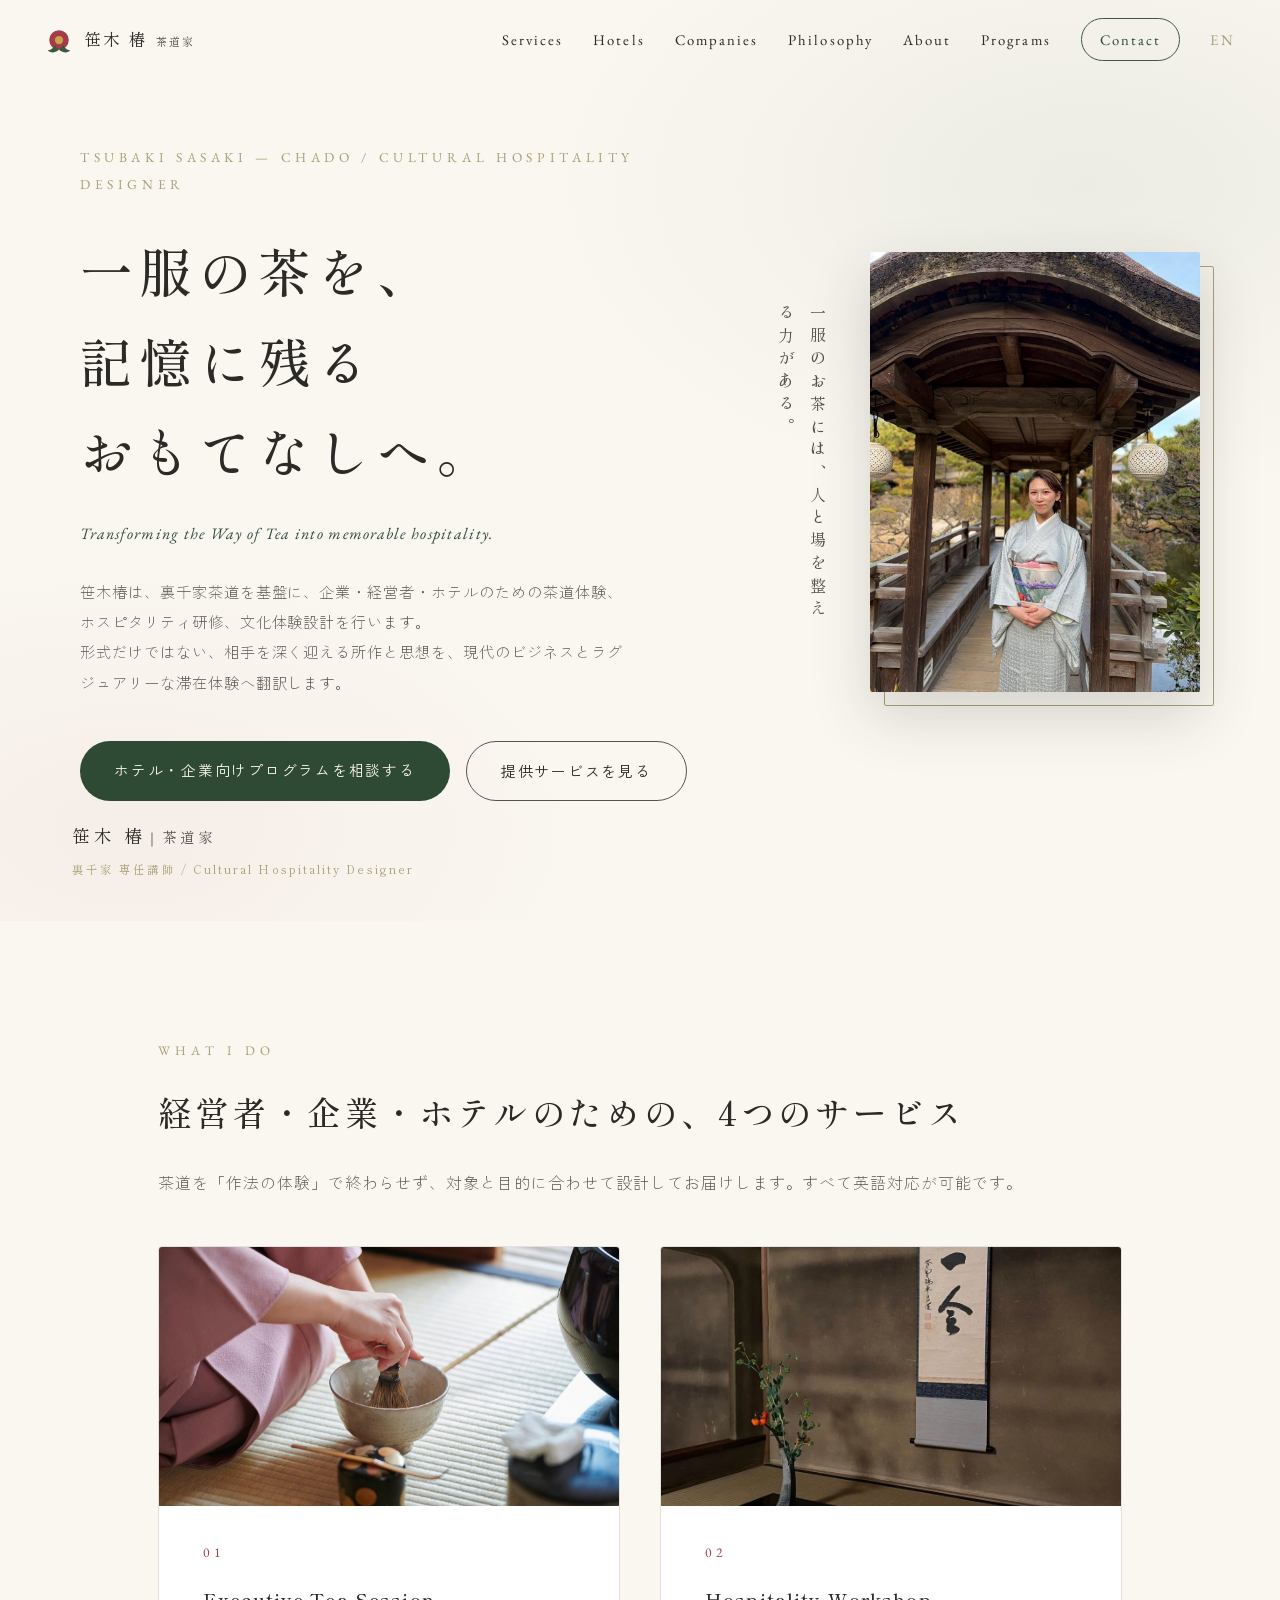
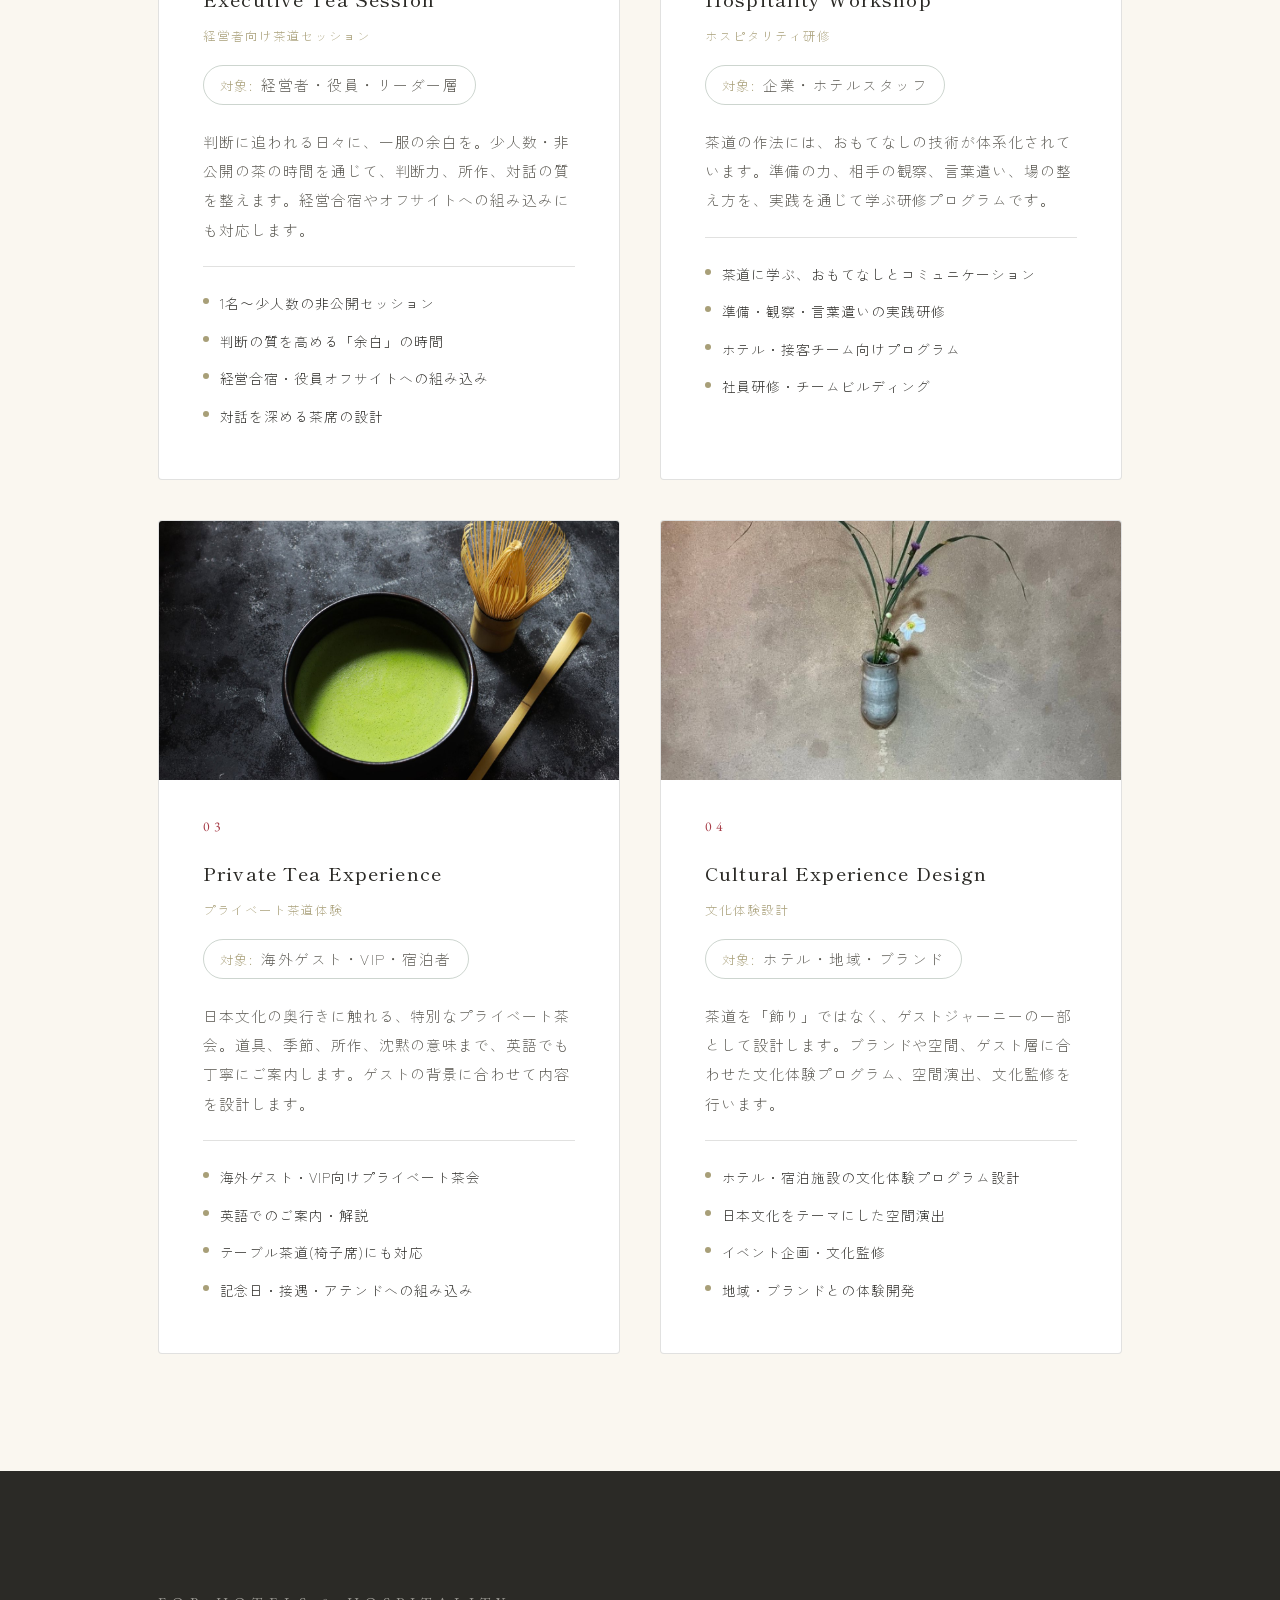
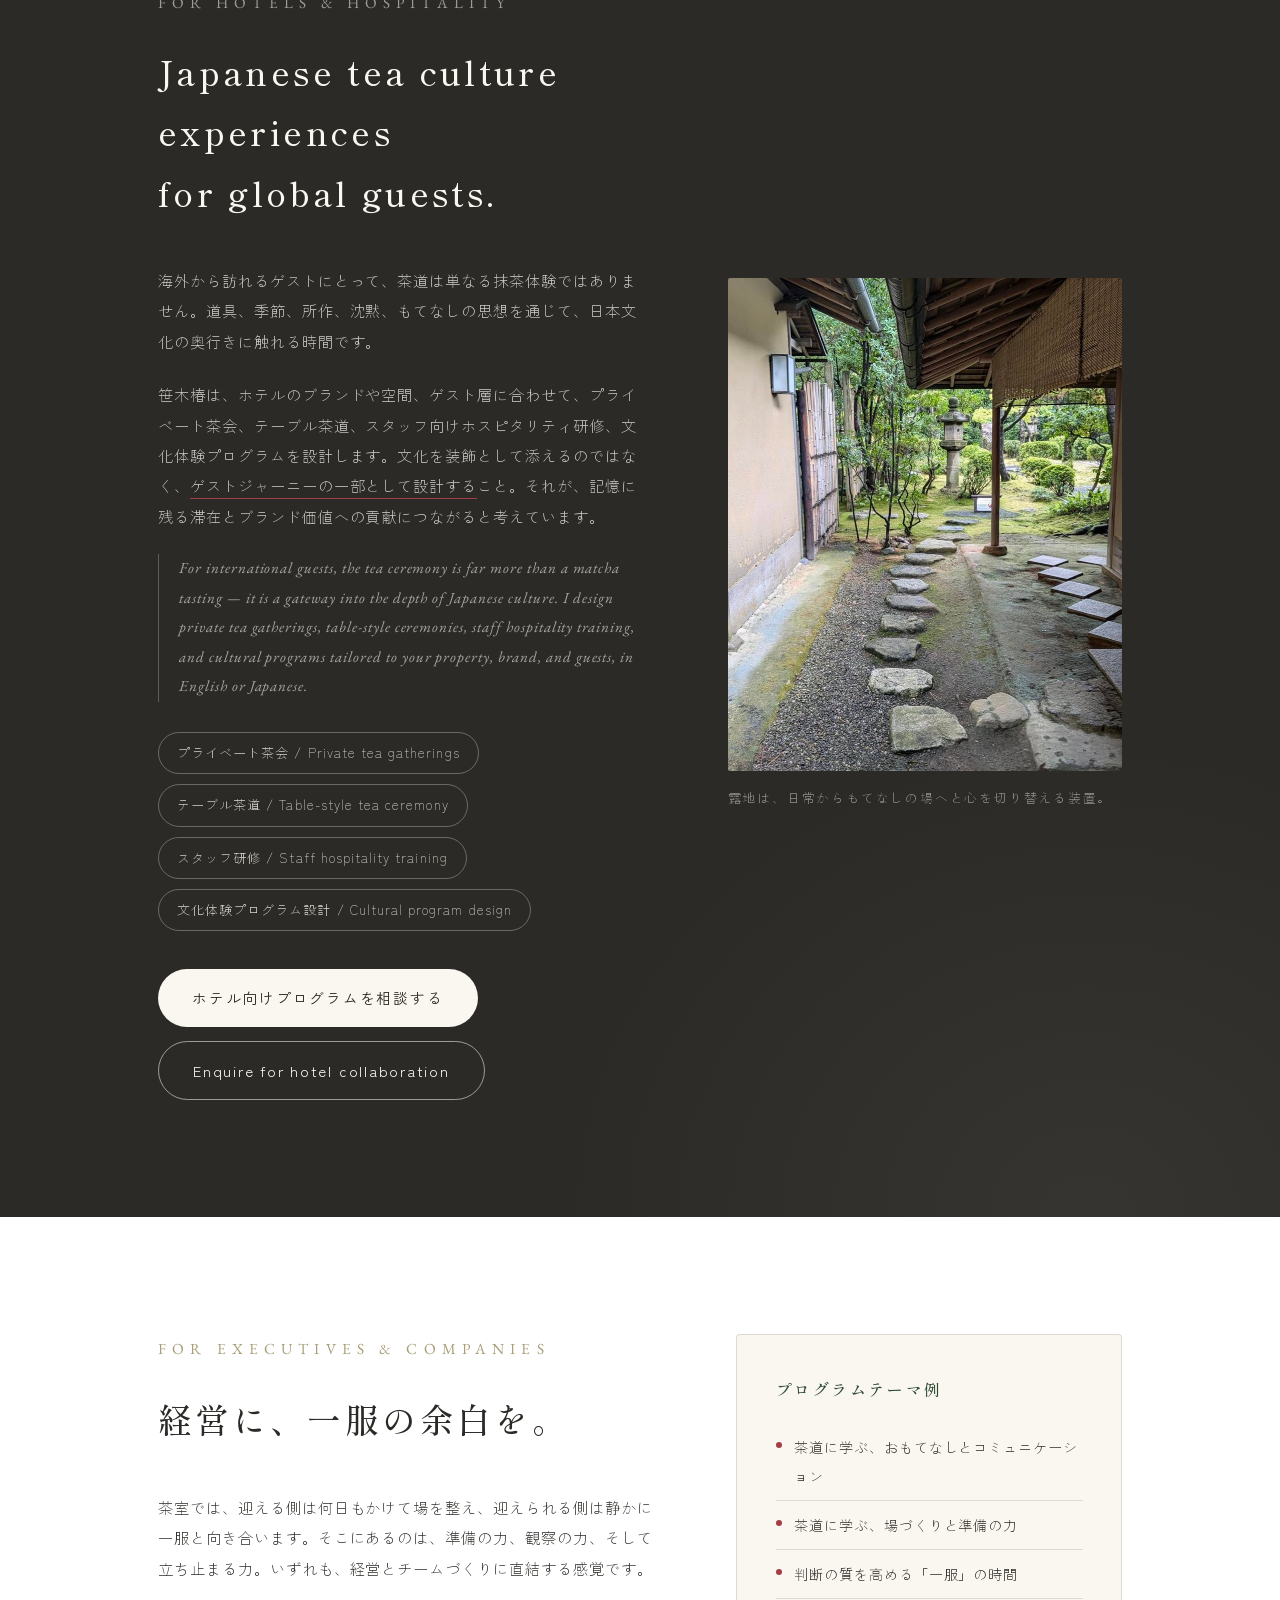
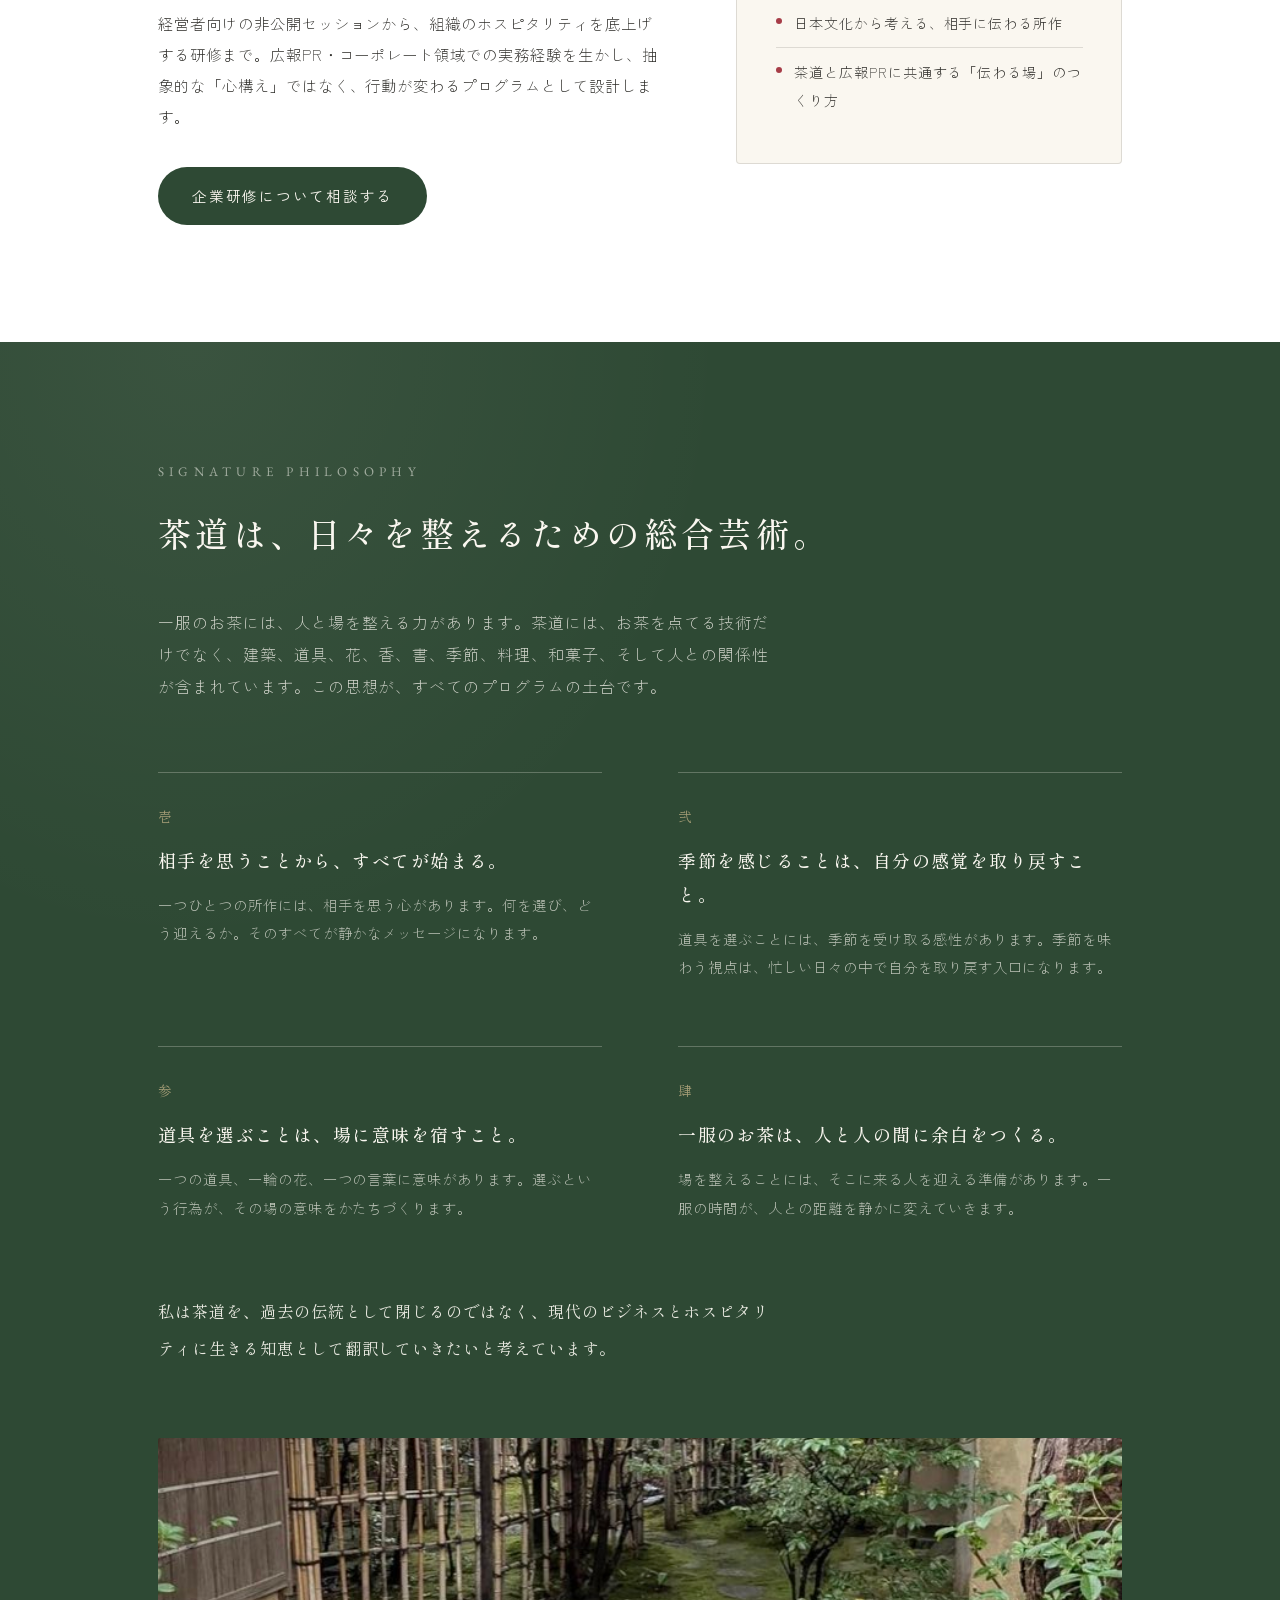
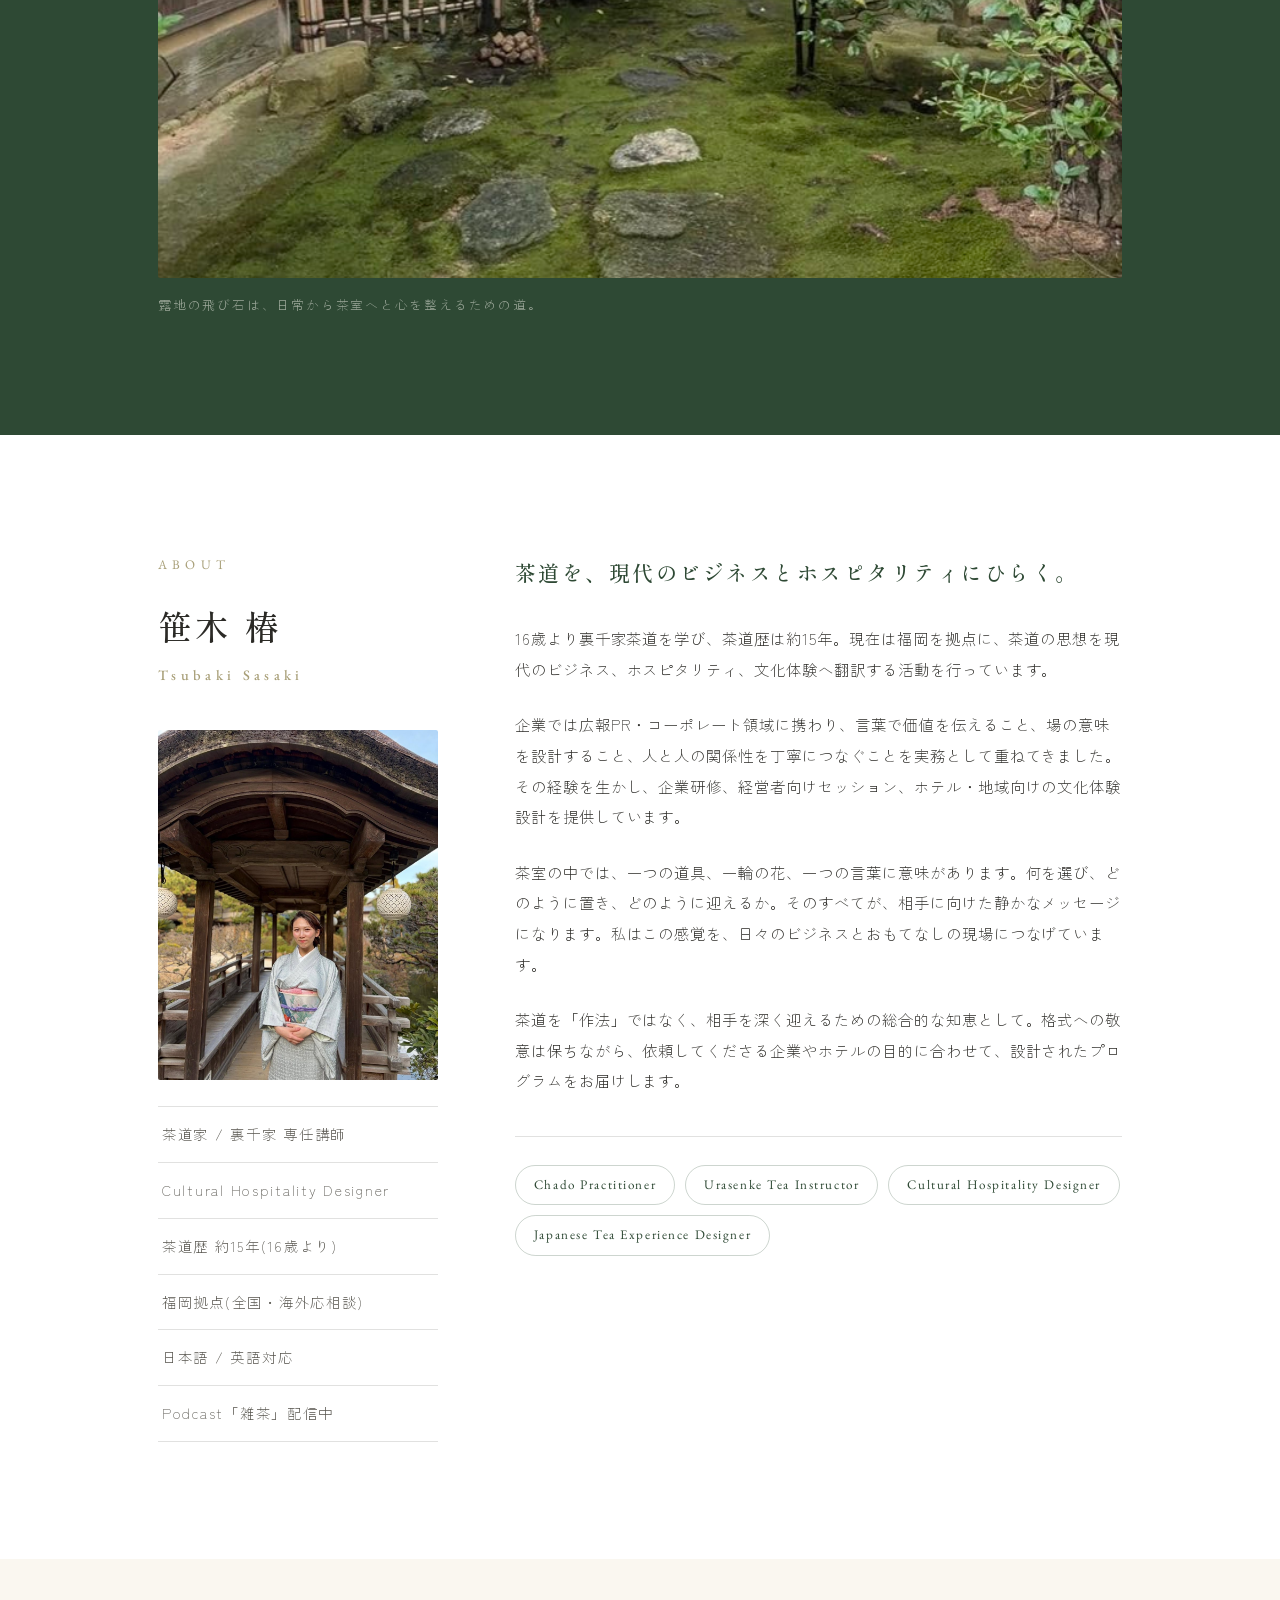
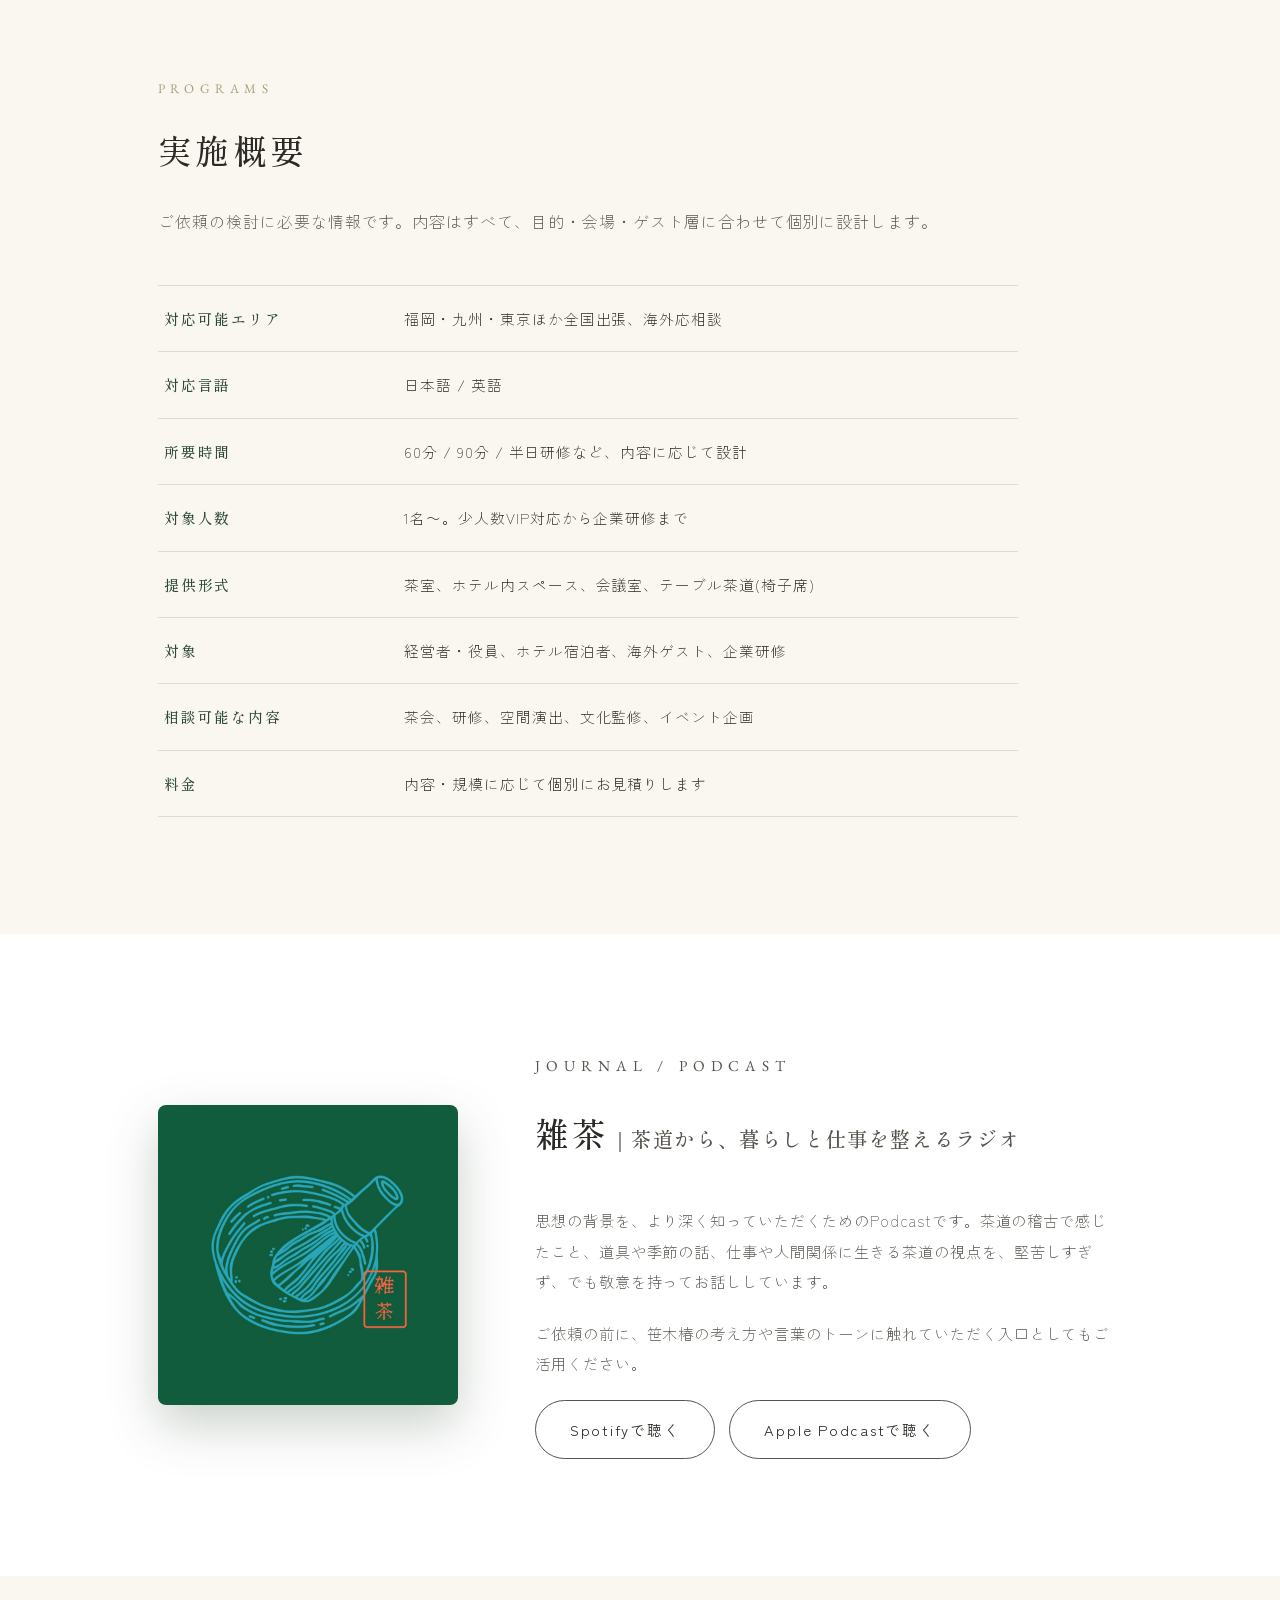
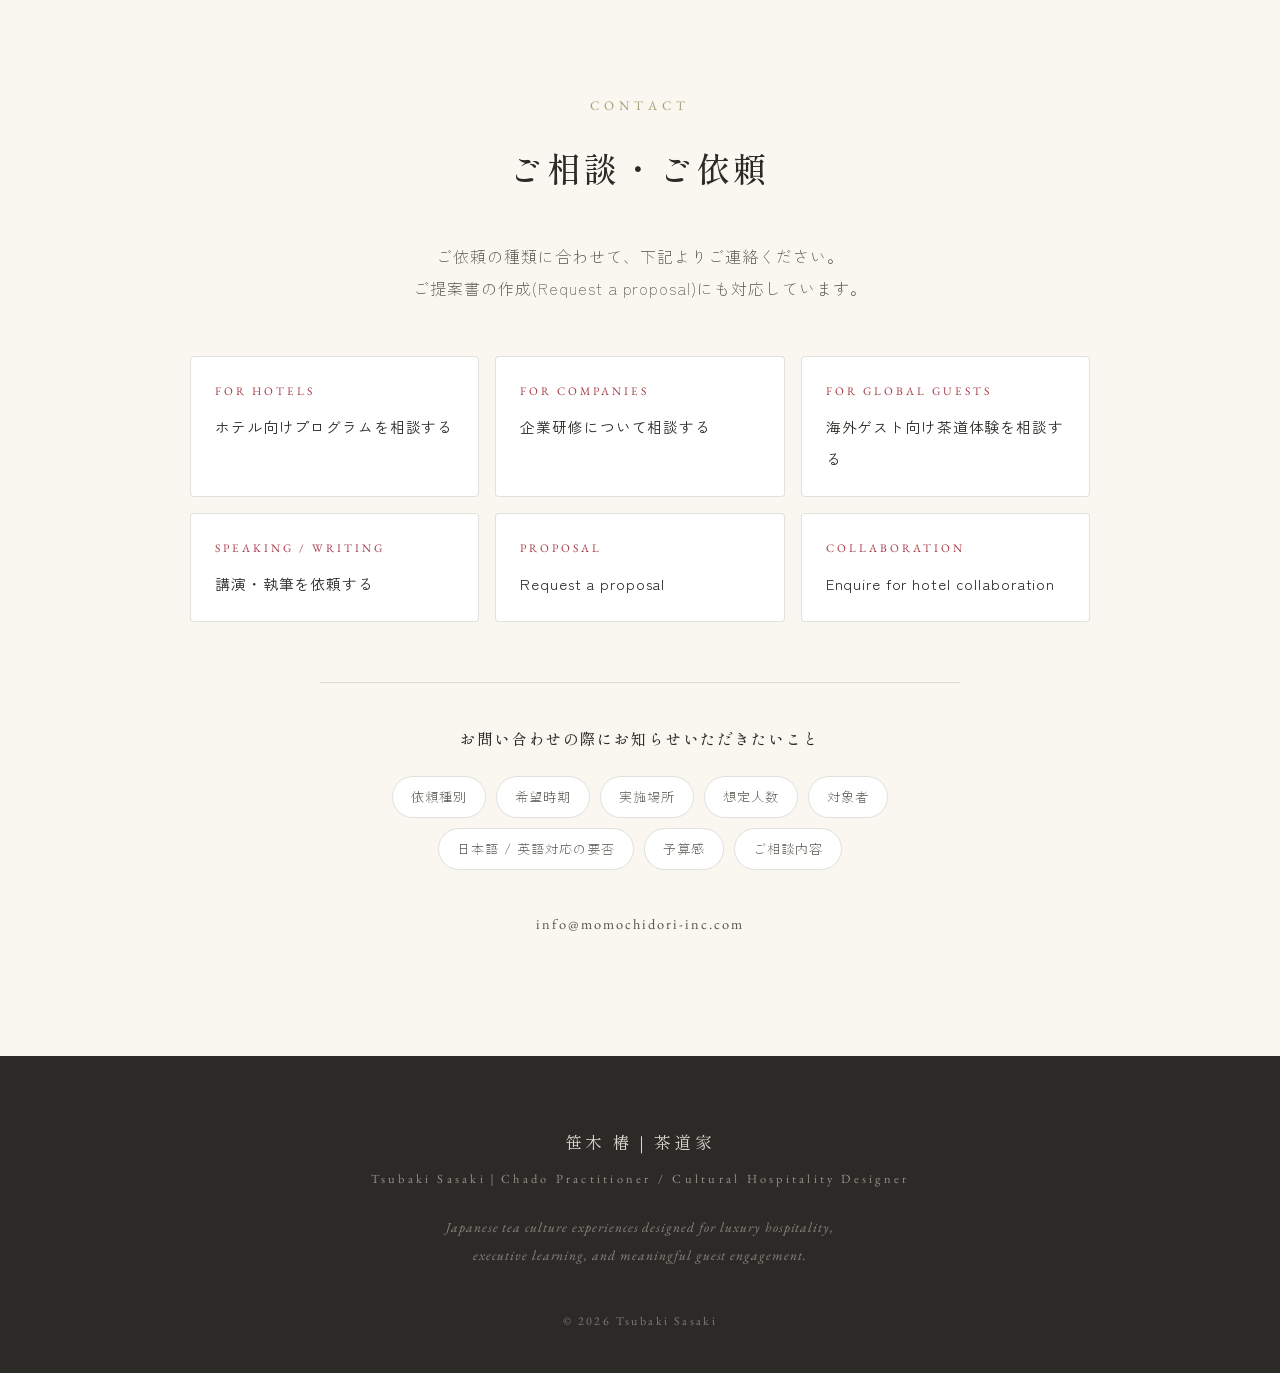
==== commit e0d85827: "Aboutの文章表現を修正 「――」を使った列挙表現を削除し、簡潔な文面に変更。  Co-Authored-By: Claude Fable 5 <noreply@anthropic.com>" ====
--- a/index.html
+++ b/index.html
@@ -258,8 +258,8 @@
         <h3 class="about-heading">茶道を、現代のビジネスとホスピタリティにひらく。</h3>
         <p>16歳より裏千家茶道を学び、茶道歴は約15年。現在は福岡を拠点に、茶道の思想を現代のビジネス、ホスピタリティ、文化体験へ翻訳する活動を行っています。</p>
         <p>企業では広報PR・コーポレート領域に携わり、言葉で価値を伝えること、場の意味を設計すること、人と人の関係性を丁寧につなぐことを実務として重ねてきました。その経験を生かし、企業研修、経営者向けセッション、ホテル・地域向けの文化体験設計を提供しています。</p>
-        <p>茶室の中では、一つの道具、一輪の花、一つの言葉に意味があります。何を選び、どのように置き、どのように迎えるか。そのすべてが、相手に向けた静かなメッセージになります。私はこの感覚を、会議室を整えること、人を迎えること、ゲストを想像すること――日々のビジネスとおもてなしの現場につなげています。</p>
-        <p>茶道を「作法」ではなく、相手を深く迎えるための総合的な知恵として。格式への敬意は保ちながら、依頼してくださる企業やホテルの目的に合わせて、きちんと設計されたプログラムをお届けします。</p>
+        <p>茶室の中では、一つの道具、一輪の花、一つの言葉に意味があります。何を選び、どのように置き、どのように迎えるか。そのすべてが、相手に向けた静かなメッセージになります。私はこの感覚を、日々のビジネスとおもてなしの現場につなげています。</p>
+        <p>茶道を「作法」ではなく、相手を深く迎えるための総合的な知恵として。格式への敬意は保ちながら、依頼してくださる企業やホテルの目的に合わせて、設計されたプログラムをお届けします。</p>
         <ul class="about-titles">
           <li>Chado Practitioner</li>
           <li>Urasenke Tea Instructor</li>
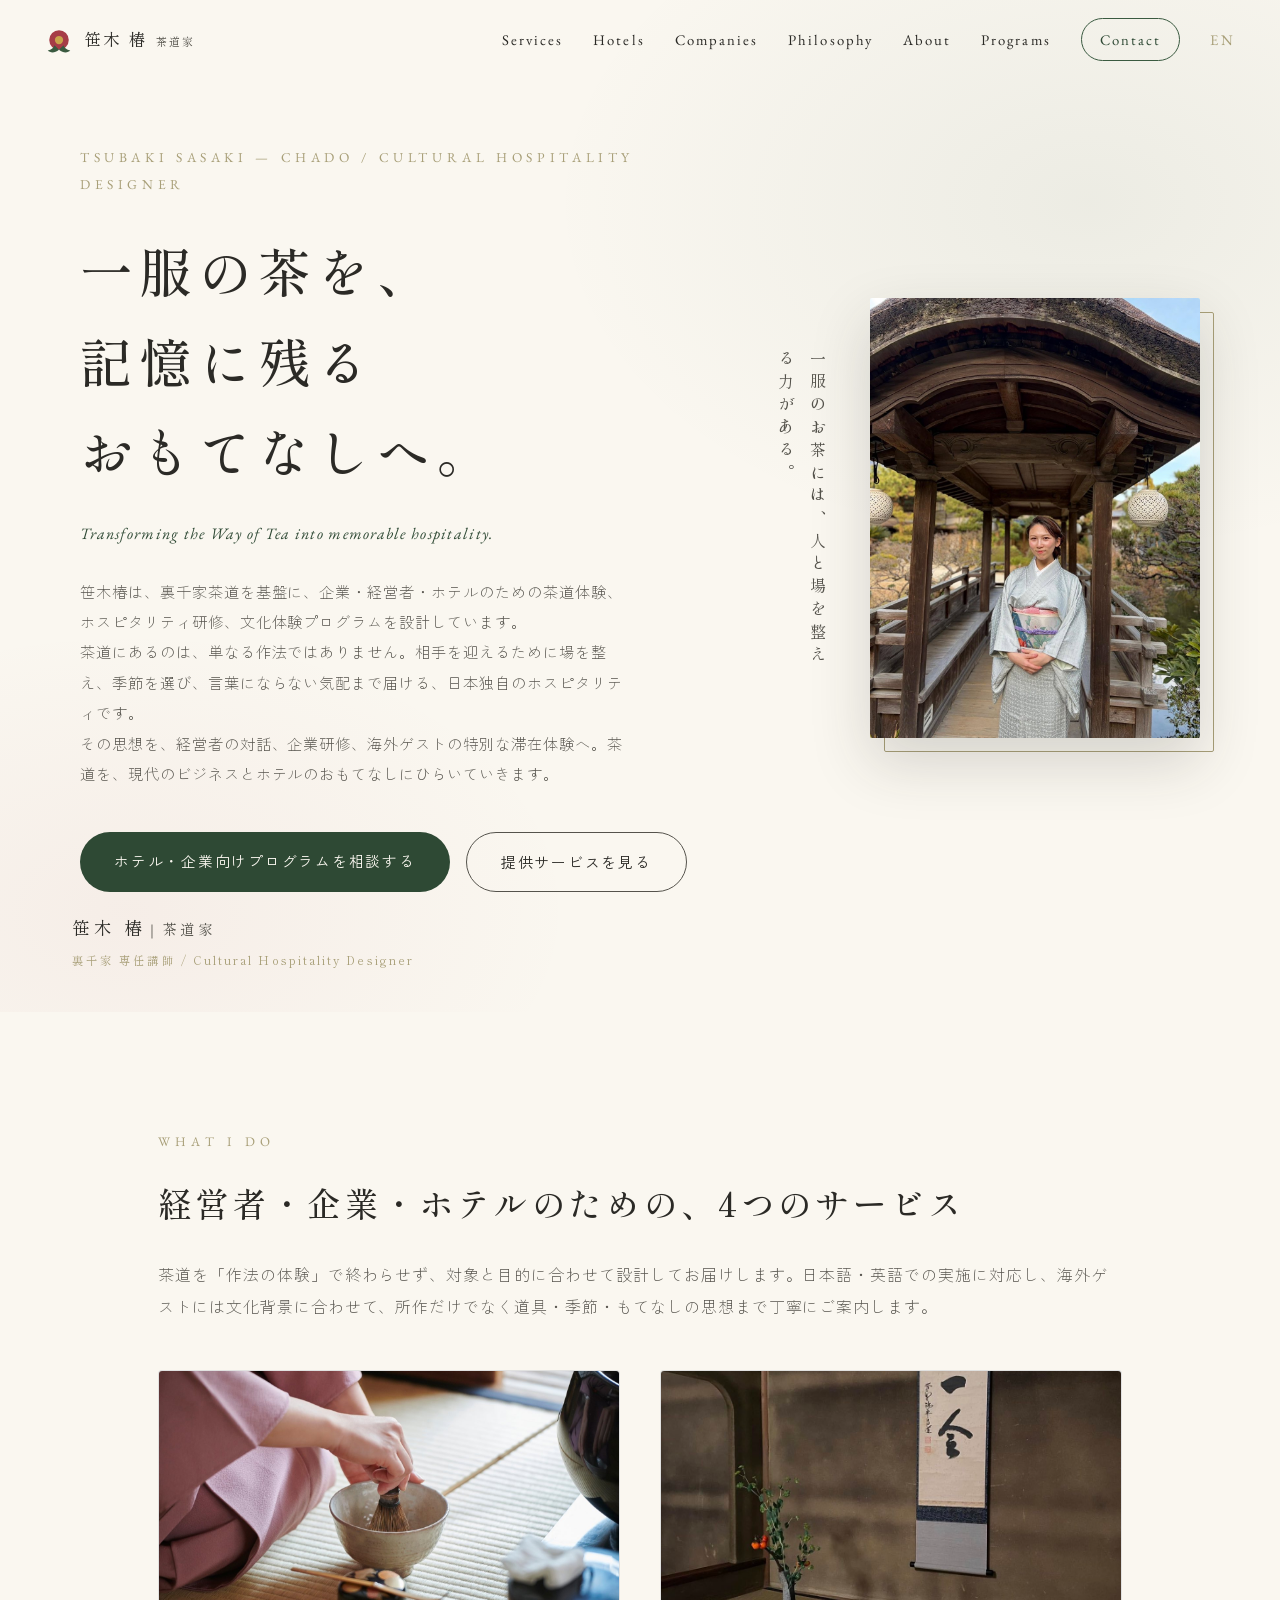
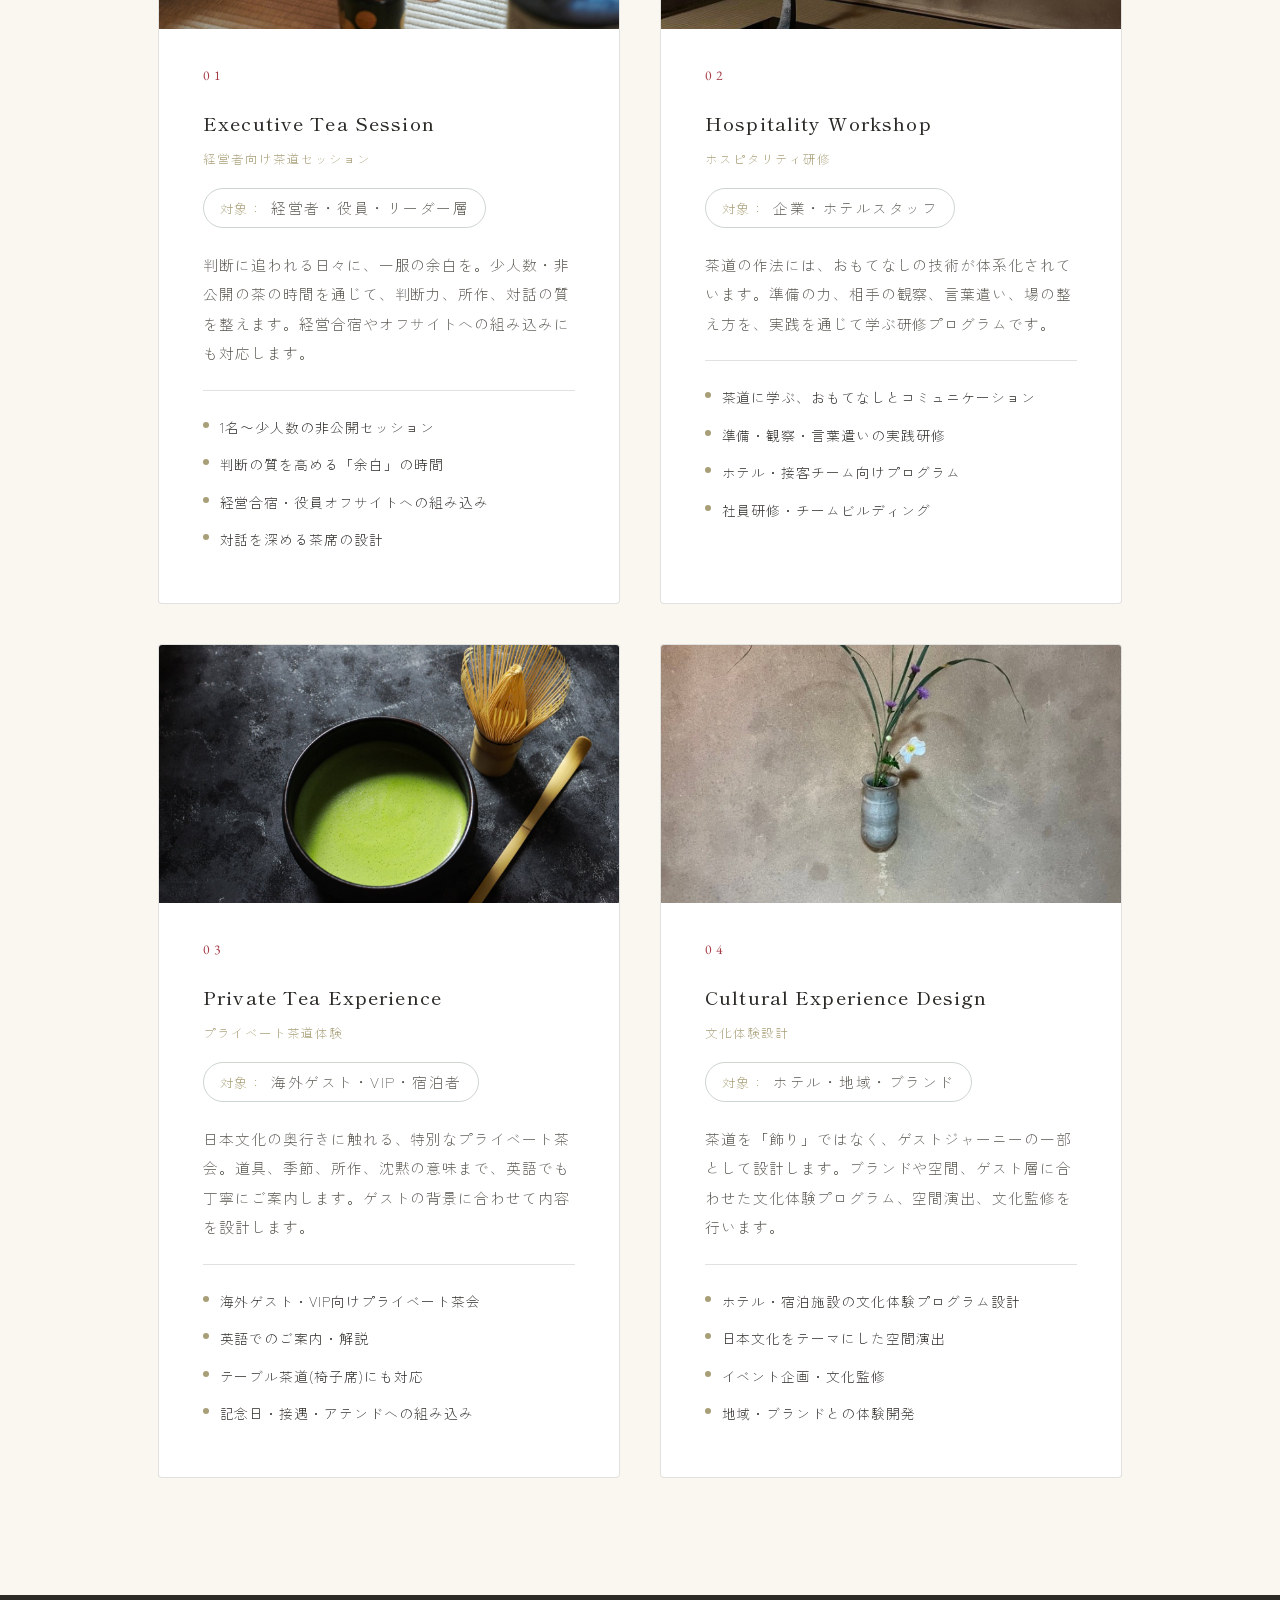
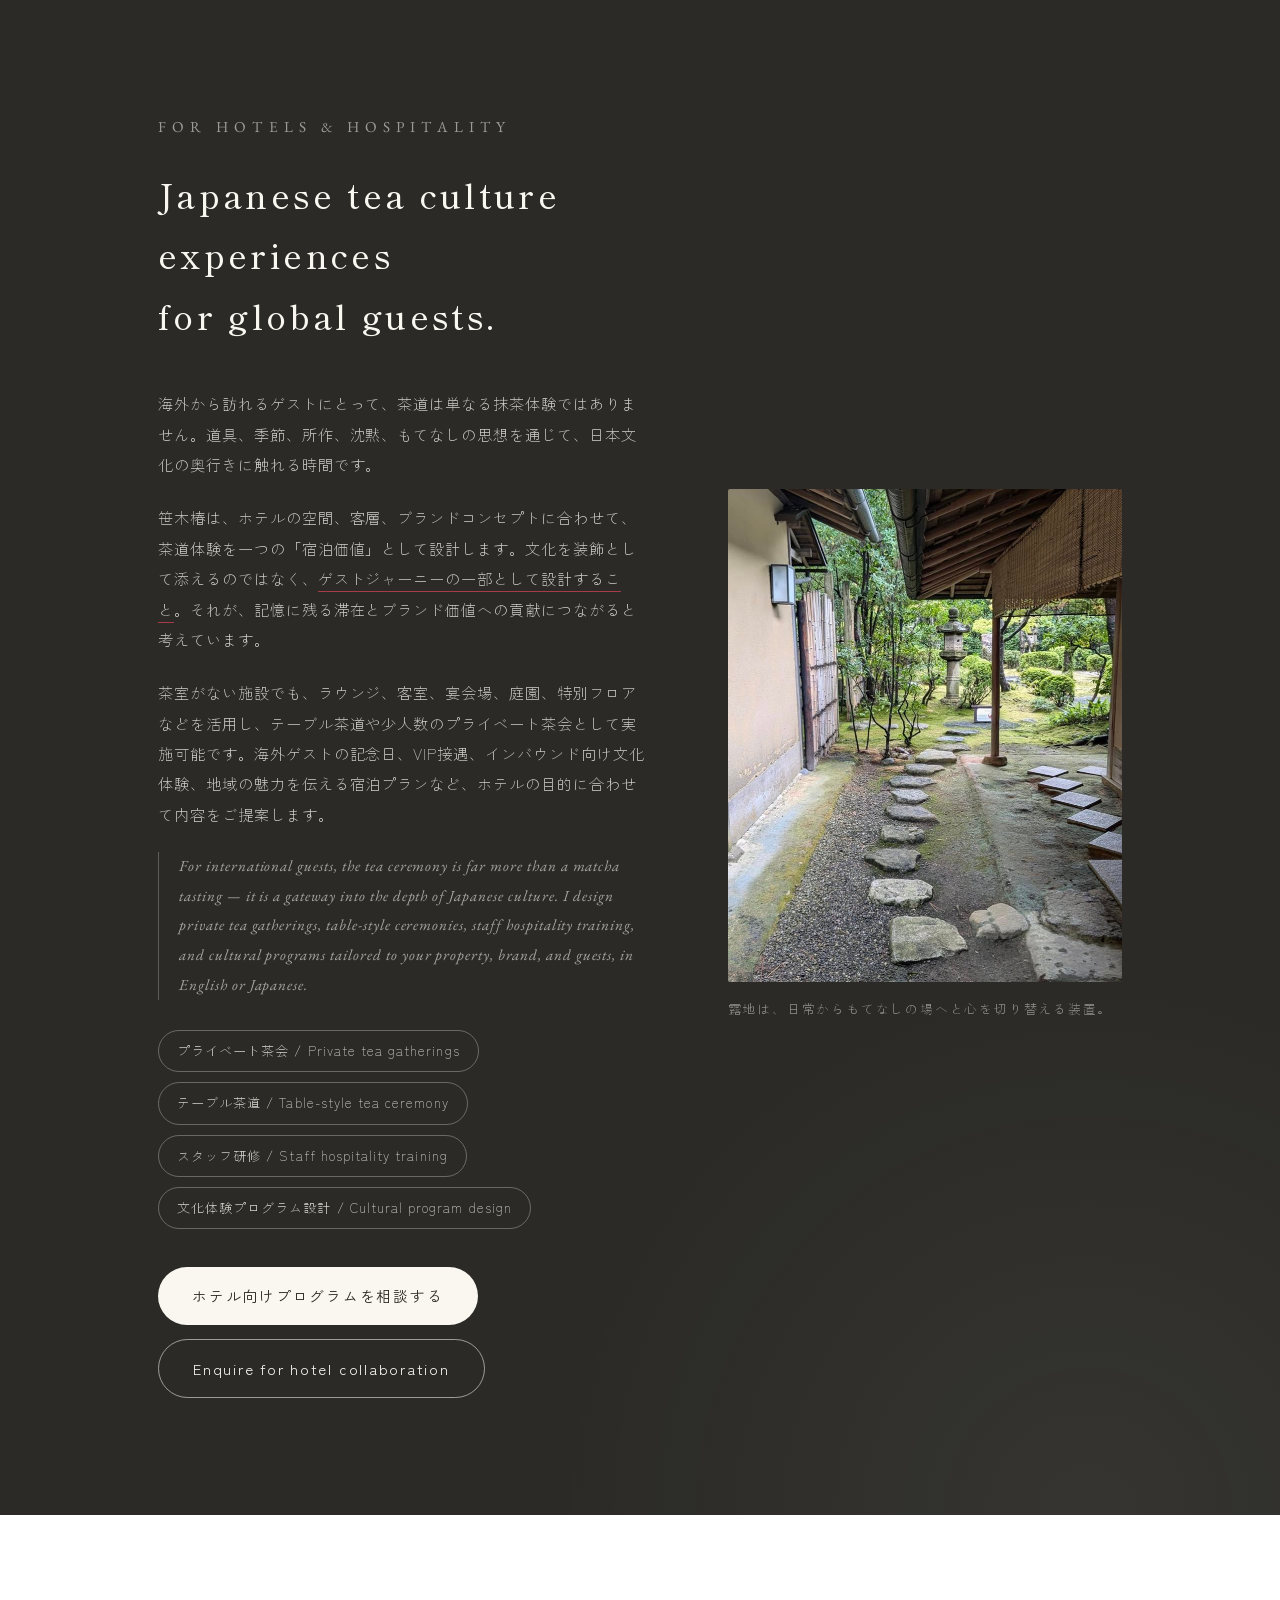
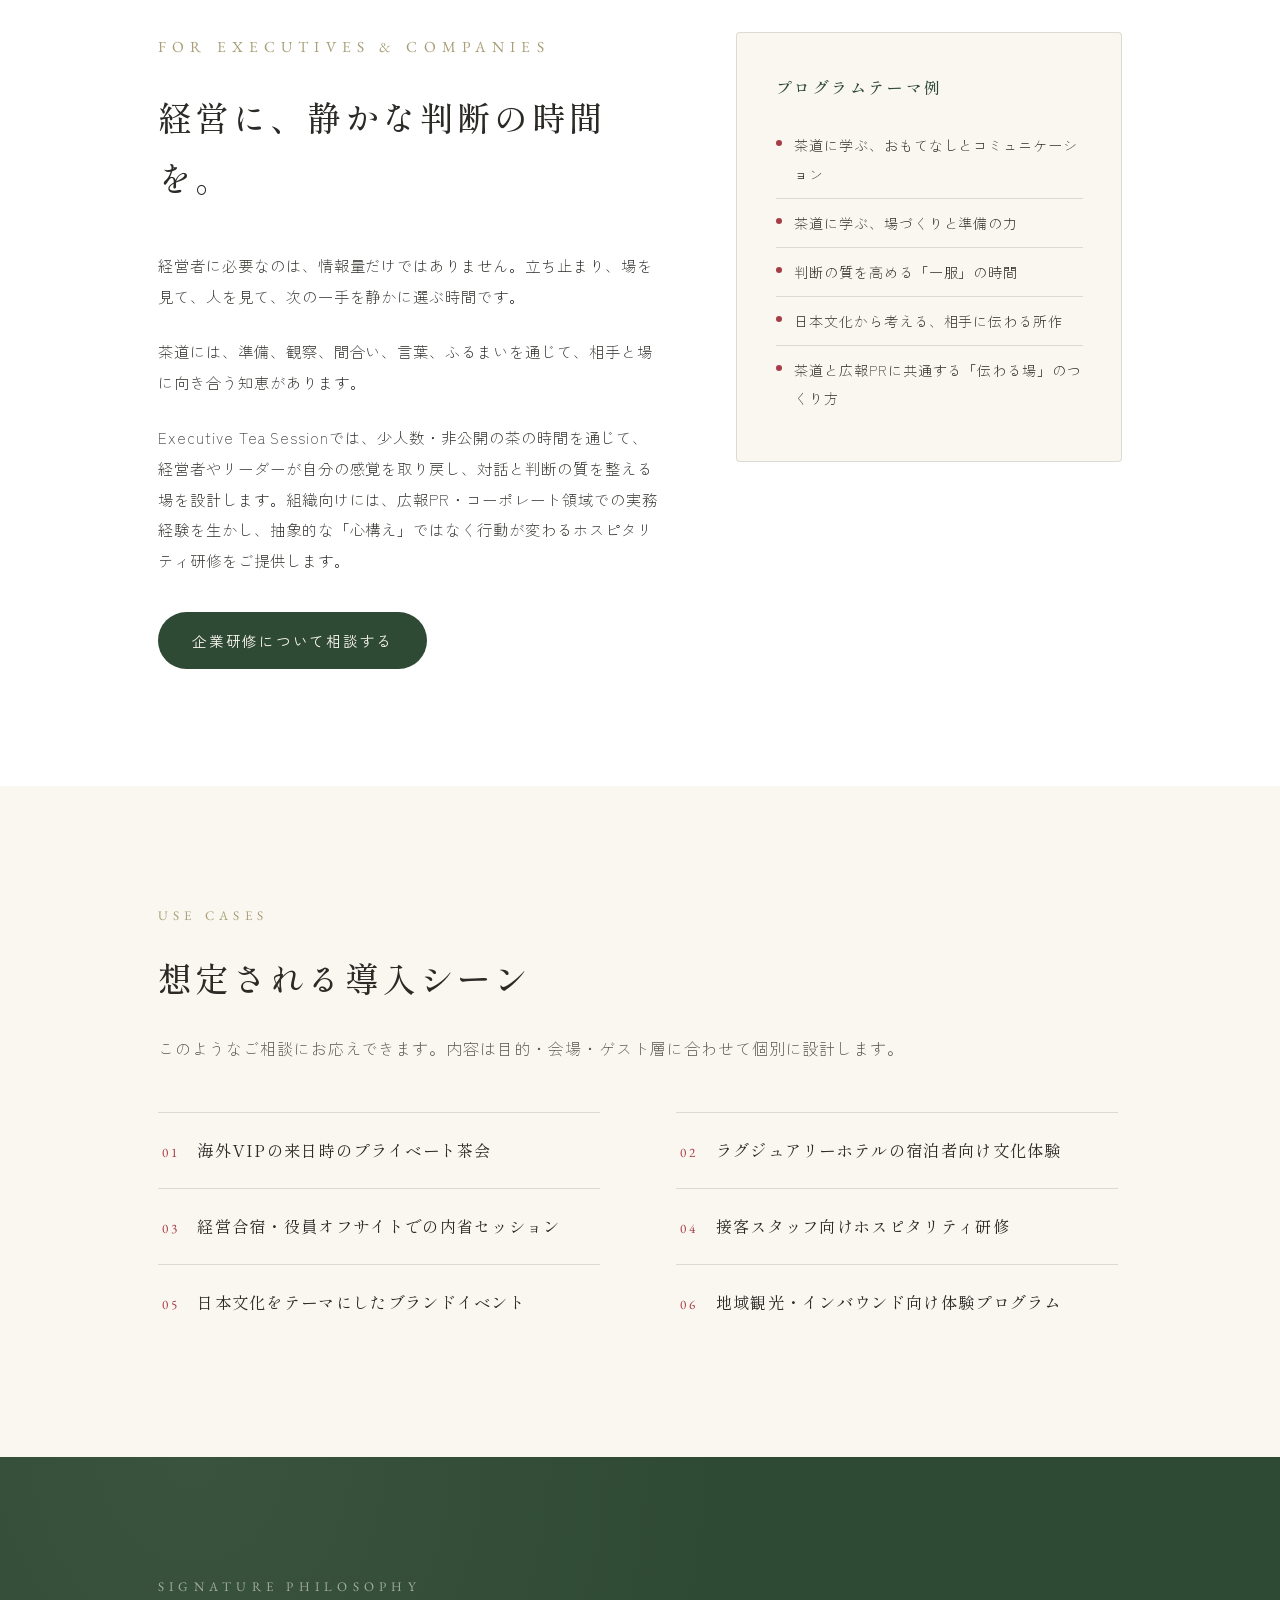
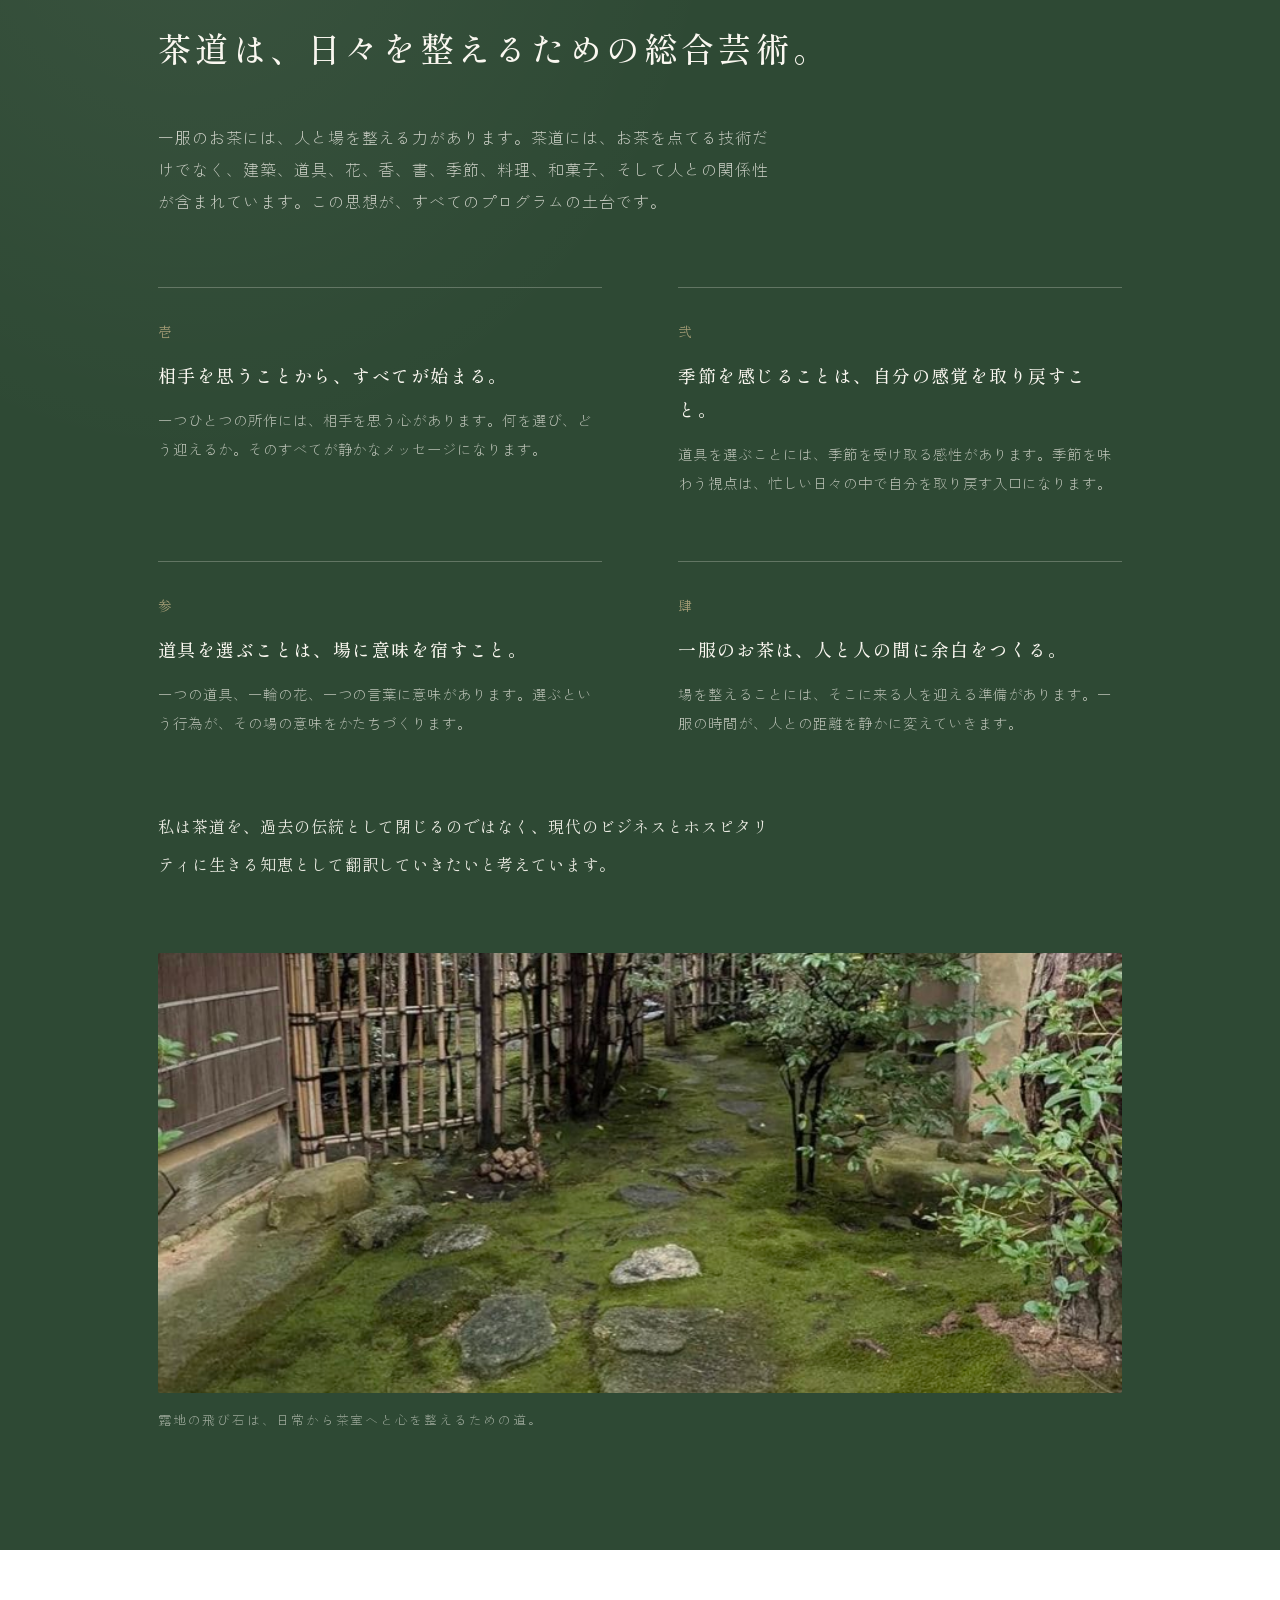
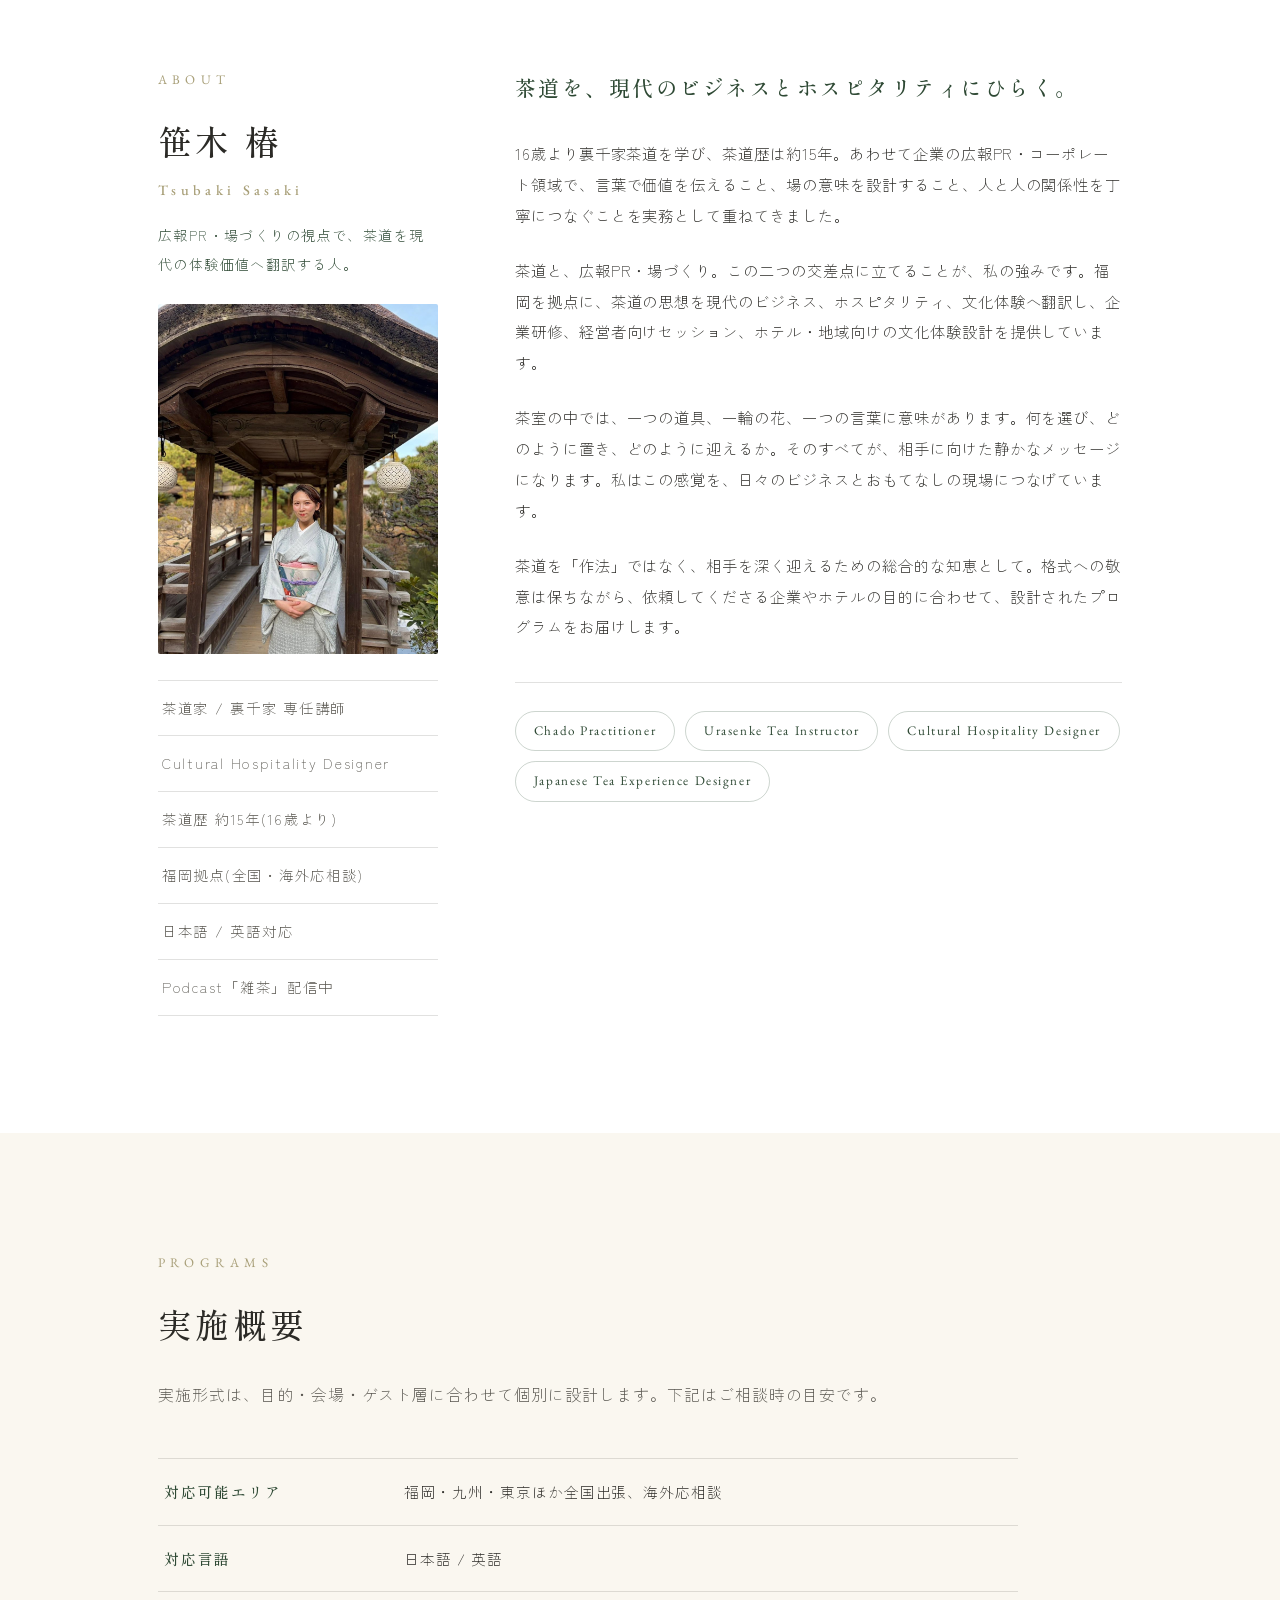
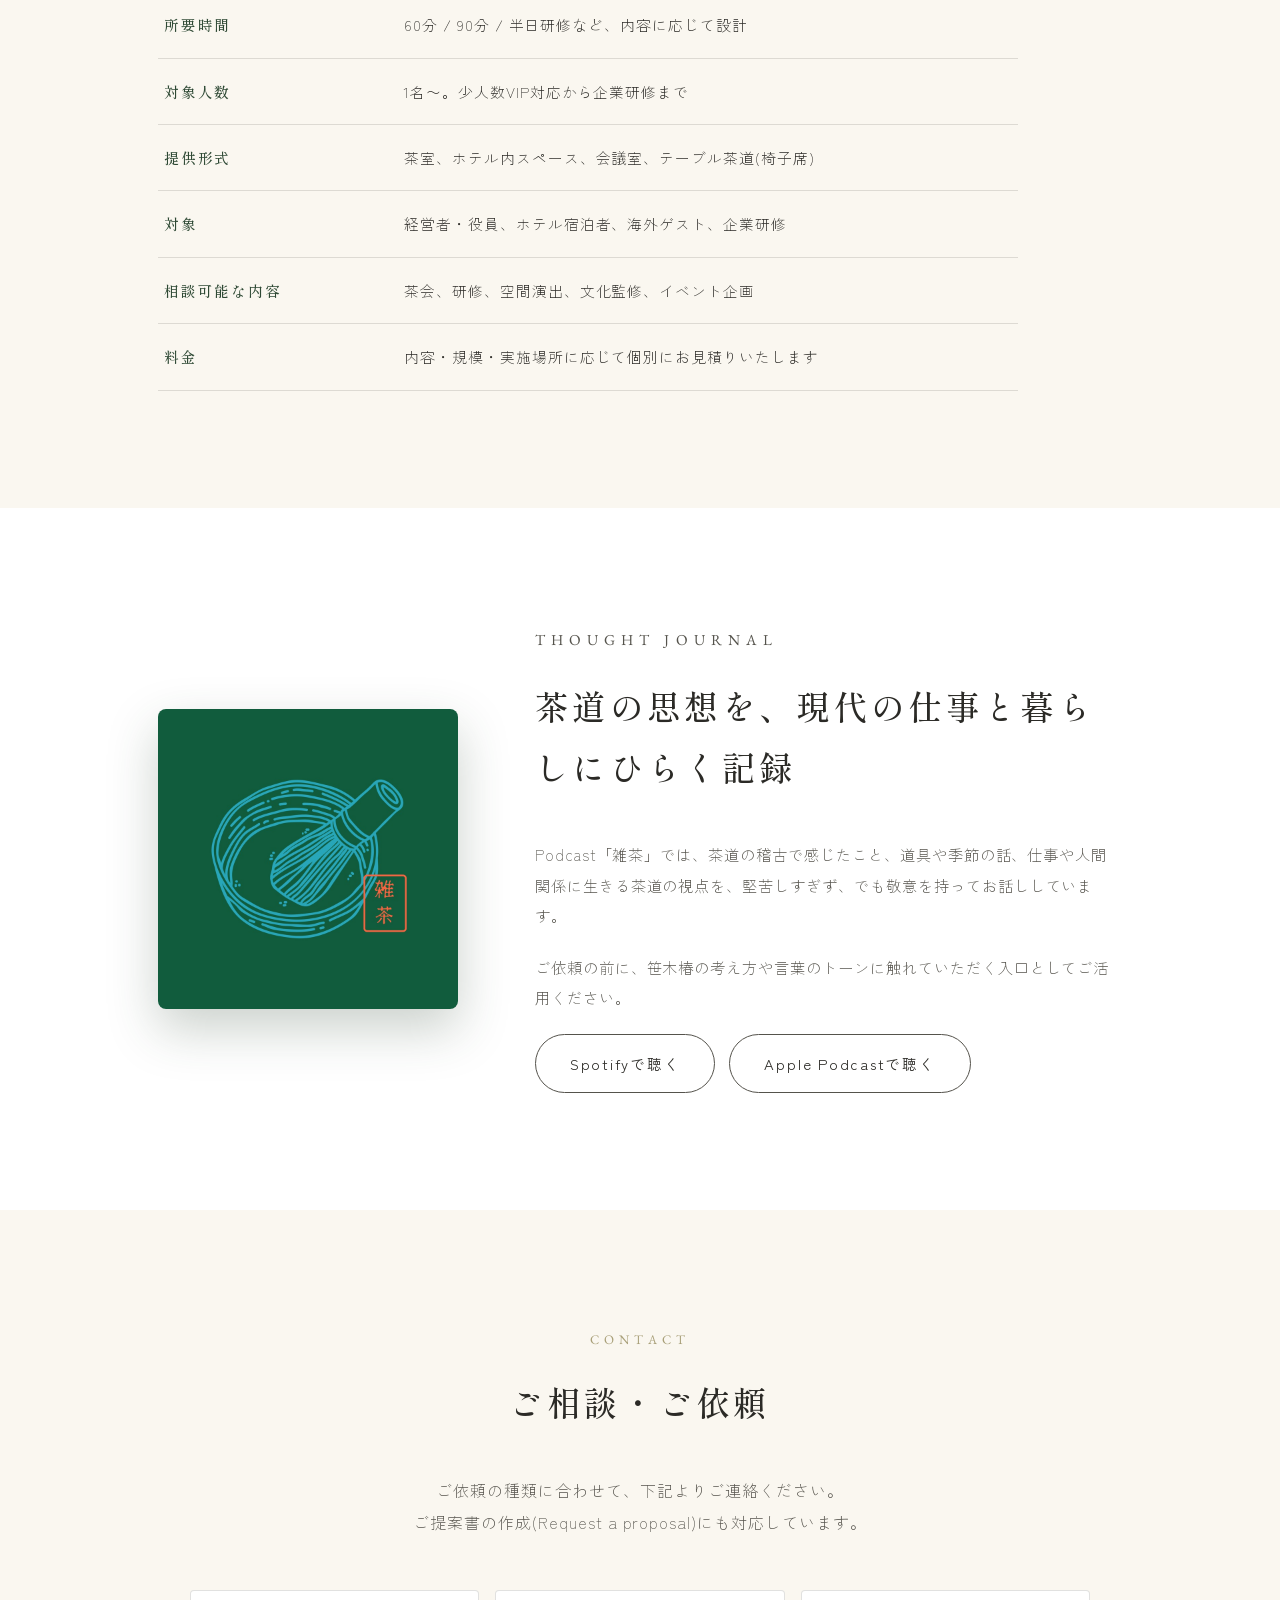
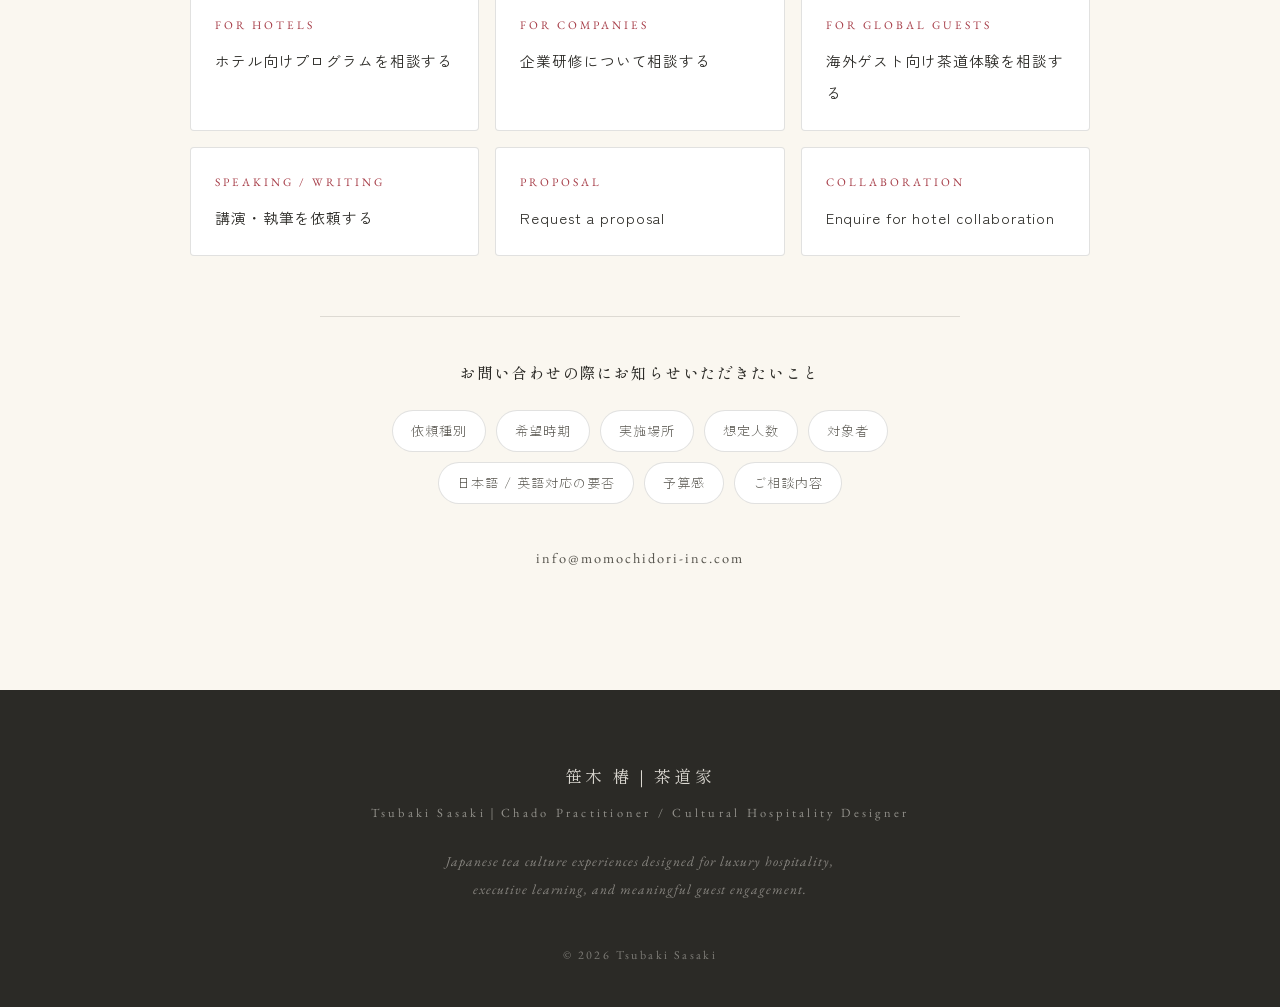
==== commit 9b85e078: "2回目のブランディングフィードバックを全面反映 - Hero本文を人間味のある文面に刷新(単なる作法ではない→日本独自の   ホスピタリティ→経営・研修・ホテル体験への流れ) - 「すべて英語対応が可" ====
--- a/index.html
+++ b/index.html
@@ -53,8 +53,9 @@
         </h1>
         <p class="hero-en-copy">Transforming the Way of Tea into memorable hospitality.</p>
         <p class="hero-lead">
-          笹木椿は、裏千家茶道を基盤に、企業・経営者・ホテルのための茶道体験、ホスピタリティ研修、文化体験設計を行います。<br>
-          形式だけではない、相手を深く迎える所作と思想を、現代のビジネスとラグジュアリーな滞在体験へ翻訳します。
+          笹木椿は、裏千家茶道を基盤に、企業・経営者・ホテルのための茶道体験、ホスピタリティ研修、文化体験プログラムを設計しています。<br>
+          茶道にあるのは、単なる作法ではありません。相手を迎えるために場を整え、季節を選び、言葉にならない気配まで届ける、日本独自のホスピタリティです。<br>
+          その思想を、経営者の対話、企業研修、海外ゲストの特別な滞在体験へ。茶道を、現代のビジネスとホテルのおもてなしにひらいていきます。
         </p>
         <div class="hero-cta">
           <a href="#contact" class="btn btn-primary">ホテル・企業向けプログラムを相談する</a>
@@ -78,7 +79,7 @@
     <div class="container">
       <p class="section-label">What I Do</p>
       <h2 class="section-title">経営者・企業・ホテルのための、<br class="sp">4つのサービス</h2>
-      <p class="section-lead">茶道を「作法の体験」で終わらせず、対象と目的に合わせて設計してお届けします。すべて英語対応が可能です。</p>
+      <p class="section-lead">茶道を「作法の体験」で終わらせず、対象と目的に合わせて設計してお届けします。日本語・英語での実施に対応し、海外ゲストには文化背景に合わせて、所作だけでなく道具・季節・もてなしの思想まで丁寧にご案内します。</p>
       <div class="activity-grid">
         <article class="activity-card">
           <figure class="activity-photo">
@@ -86,7 +87,7 @@
           </figure>
           <span class="activity-index">01</span>
           <h3>Executive Tea Session<span class="card-sub">経営者向け茶道セッション</span></h3>
-          <p class="card-target"><em>対象:</em>経営者・役員・リーダー層</p>
+          <p class="card-target"><em>対象：</em>経営者・役員・リーダー層</p>
           <p>判断に追われる日々に、一服の余白を。少人数・非公開の茶の時間を通じて、判断力、所作、対話の質を整えます。経営合宿やオフサイトへの組み込みにも対応します。</p>
           <ul>
             <li>1名〜少人数の非公開セッション</li>
@@ -101,7 +102,7 @@
           </figure>
           <span class="activity-index">02</span>
           <h3>Hospitality Workshop<span class="card-sub">ホスピタリティ研修</span></h3>
-          <p class="card-target"><em>対象:</em>企業・ホテルスタッフ</p>
+          <p class="card-target"><em>対象：</em>企業・ホテルスタッフ</p>
           <p>茶道の作法には、おもてなしの技術が体系化されています。準備の力、相手の観察、言葉遣い、場の整え方を、実践を通じて学ぶ研修プログラムです。</p>
           <ul>
             <li>茶道に学ぶ、おもてなしとコミュニケーション</li>
@@ -116,7 +117,7 @@
           </figure>
           <span class="activity-index">03</span>
           <h3>Private Tea Experience<span class="card-sub">プライベート茶道体験</span></h3>
-          <p class="card-target"><em>対象:</em>海外ゲスト・VIP・宿泊者</p>
+          <p class="card-target"><em>対象：</em>海外ゲスト・VIP・宿泊者</p>
           <p>日本文化の奥行きに触れる、特別なプライベート茶会。道具、季節、所作、沈黙の意味まで、英語でも丁寧にご案内します。ゲストの背景に合わせて内容を設計します。</p>
           <ul>
             <li>海外ゲスト・VIP向けプライベート茶会</li>
@@ -131,7 +132,7 @@
           </figure>
           <span class="activity-index">04</span>
           <h3>Cultural Experience Design<span class="card-sub">文化体験設計</span></h3>
-          <p class="card-target"><em>対象:</em>ホテル・地域・ブランド</p>
+          <p class="card-target"><em>対象：</em>ホテル・地域・ブランド</p>
           <p>茶道を「飾り」ではなく、ゲストジャーニーの一部として設計します。ブランドや空間、ゲスト層に合わせた文化体験プログラム、空間演出、文化監修を行います。</p>
           <ul>
             <li>ホテル・宿泊施設の文化体験プログラム設計</li>
@@ -151,7 +152,8 @@
         <p class="section-label light">For Hotels &amp; Hospitality</p>
         <h2 class="section-title light">Japanese tea culture experiences<br>for global guests.</h2>
         <p>海外から訪れるゲストにとって、茶道は単なる抹茶体験ではありません。道具、季節、所作、沈黙、もてなしの思想を通じて、日本文化の奥行きに触れる時間です。</p>
-        <p>笹木椿は、ホテルのブランドや空間、ゲスト層に合わせて、プライベート茶会、テーブル茶道、スタッフ向けホスピタリティ研修、文化体験プログラムを設計します。文化を装飾として添えるのではなく、<em>ゲストジャーニーの一部として設計する</em>こと。それが、記憶に残る滞在とブランド価値への貢献につながると考えています。</p>
+        <p>笹木椿は、ホテルの空間、客層、ブランドコンセプトに合わせて、茶道体験を一つの「宿泊価値」として設計します。文化を装飾として添えるのではなく、<em>ゲストジャーニーの一部として設計すること</em>。それが、記憶に残る滞在とブランド価値への貢献につながると考えています。</p>
+        <p>茶室がない施設でも、ラウンジ、客室、宴会場、庭園、特別フロアなどを活用し、テーブル茶道や少人数のプライベート茶会として実施可能です。海外ゲストの記念日、VIP接遇、インバウンド向け文化体験、地域の魅力を伝える宿泊プランなど、ホテルの目的に合わせて内容をご提案します。</p>
         <p class="hotels-en">For international guests, the tea ceremony is far more than a matcha tasting — it is a gateway into the depth of Japanese culture. I design private tea gatherings, table-style ceremonies, staff hospitality training, and cultural programs tailored to your property, brand, and guests, in English or Japanese.</p>
         <ul class="hotels-list">
           <li>プライベート茶会 / Private tea gatherings</li>
@@ -176,9 +178,10 @@
     <div class="container exec-grid">
       <div class="exec-body">
         <p class="section-label">For Executives &amp; Companies</p>
-        <h2 class="section-title">経営に、一服の余白を。</h2>
-        <p>茶室では、迎える側は何日もかけて場を整え、迎えられる側は静かに一服と向き合います。そこにあるのは、準備の力、観察の力、そして立ち止まる力。いずれも、経営とチームづくりに直結する感覚です。</p>
-        <p>経営者向けの非公開セッションから、組織のホスピタリティを底上げする研修まで。広報PR・コーポレート領域での実務経験を生かし、抽象的な「心構え」ではなく、行動が変わるプログラムとして設計します。</p>
+        <h2 class="section-title">経営に、静かな判断の時間を。</h2>
+        <p>経営者に必要なのは、情報量だけではありません。立ち止まり、場を見て、人を見て、次の一手を静かに選ぶ時間です。</p>
+        <p>茶道には、準備、観察、間合い、言葉、ふるまいを通じて、相手と場に向き合う知恵があります。</p>
+        <p>Executive Tea Sessionでは、少人数・非公開の茶の時間を通じて、経営者やリーダーが自分の感覚を取り戻し、対話と判断の質を整える場を設計します。組織向けには、広報PR・コーポレート領域での実務経験を生かし、抽象的な「心構え」ではなく行動が変わるホスピタリティ研修をご提供します。</p>
         <div class="exec-cta">
           <a href="mailto:info@momochidori-inc.com?subject=%E4%BC%81%E6%A5%AD%E7%A0%94%E4%BF%AE%E3%81%AE%E3%81%94%E7%9B%B8%E8%AB%87" class="btn btn-primary">企業研修について相談する</a>
         </div>
@@ -193,6 +196,23 @@
           <li>茶道と広報PRに共通する「伝わる場」のつくり方</li>
         </ul>
       </div>
+    </div>
+  </section>
+
+  <!-- ===== Use Cases ===== -->
+  <section class="section usecases" id="usecases">
+    <div class="container">
+      <p class="section-label">Use Cases</p>
+      <h2 class="section-title">想定される導入シーン</h2>
+      <p class="section-lead">このようなご相談にお応えできます。内容は目的・会場・ゲスト層に合わせて個別に設計します。</p>
+      <ul class="usecase-grid">
+        <li><span>01</span>海外VIPの来日時のプライベート茶会</li>
+        <li><span>02</span>ラグジュアリーホテルの宿泊者向け文化体験</li>
+        <li><span>03</span>経営合宿・役員オフサイトでの内省セッション</li>
+        <li><span>04</span>接客スタッフ向けホスピタリティ研修</li>
+        <li><span>05</span>日本文化をテーマにしたブランドイベント</li>
+        <li><span>06</span>地域観光・インバウンド向け体験プログラム</li>
+      </ul>
     </div>
   </section>
 
@@ -242,6 +262,7 @@
       <div class="about-side">
         <p class="section-label">About</p>
         <h2 class="section-title">笹木 椿<span class="title-en">Tsubaki Sasaki</span></h2>
+        <p class="about-tagline">広報PR・場づくりの視点で、茶道を現代の体験価値へ翻訳する人。</p>
         <figure class="about-photo">
           <img src="images/tsubaki.jpg" alt="茶道家・笹木椿のプロフィール写真" loading="lazy">
         </figure>
@@ -256,8 +277,8 @@
       </div>
       <div class="about-main">
         <h3 class="about-heading">茶道を、現代のビジネスとホスピタリティにひらく。</h3>
-        <p>16歳より裏千家茶道を学び、茶道歴は約15年。現在は福岡を拠点に、茶道の思想を現代のビジネス、ホスピタリティ、文化体験へ翻訳する活動を行っています。</p>
-        <p>企業では広報PR・コーポレート領域に携わり、言葉で価値を伝えること、場の意味を設計すること、人と人の関係性を丁寧につなぐことを実務として重ねてきました。その経験を生かし、企業研修、経営者向けセッション、ホテル・地域向けの文化体験設計を提供しています。</p>
+        <p>16歳より裏千家茶道を学び、茶道歴は約15年。あわせて企業の広報PR・コーポレート領域で、言葉で価値を伝えること、場の意味を設計すること、人と人の関係性を丁寧につなぐことを実務として重ねてきました。</p>
+        <p>茶道と、広報PR・場づくり。この二つの交差点に立てることが、私の強みです。福岡を拠点に、茶道の思想を現代のビジネス、ホスピタリティ、文化体験へ翻訳し、企業研修、経営者向けセッション、ホテル・地域向けの文化体験設計を提供しています。</p>
         <p>茶室の中では、一つの道具、一輪の花、一つの言葉に意味があります。何を選び、どのように置き、どのように迎えるか。そのすべてが、相手に向けた静かなメッセージになります。私はこの感覚を、日々のビジネスとおもてなしの現場につなげています。</p>
         <p>茶道を「作法」ではなく、相手を深く迎えるための総合的な知恵として。格式への敬意は保ちながら、依頼してくださる企業やホテルの目的に合わせて、設計されたプログラムをお届けします。</p>
         <ul class="about-titles">
@@ -275,7 +296,7 @@
     <div class="container">
       <p class="section-label">Programs</p>
       <h2 class="section-title">実施概要</h2>
-      <p class="section-lead">ご依頼の検討に必要な情報です。内容はすべて、目的・会場・ゲスト層に合わせて個別に設計します。</p>
+      <p class="section-lead">実施形式は、目的・会場・ゲスト層に合わせて個別に設計します。下記はご相談時の目安です。</p>
       <dl class="program-table">
         <div><dt>対応可能エリア</dt><dd>福岡・九州・東京ほか全国出張、海外応相談</dd></div>
         <div><dt>対応言語</dt><dd>日本語 / 英語</dd></div>
@@ -284,7 +305,7 @@
         <div><dt>提供形式</dt><dd>茶室、ホテル内スペース、会議室、テーブル茶道(椅子席)</dd></div>
         <div><dt>対象</dt><dd>経営者・役員、ホテル宿泊者、海外ゲスト、企業研修</dd></div>
         <div><dt>相談可能な内容</dt><dd>茶会、研修、空間演出、文化監修、イベント企画</dd></div>
-        <div><dt>料金</dt><dd>内容・規模に応じて個別にお見積りします</dd></div>
+        <div><dt>料金</dt><dd>内容・規模・実施場所に応じて個別にお見積りいたします</dd></div>
       </dl>
     </div>
   </section>
@@ -298,10 +319,10 @@
         </figure>
       </div>
       <div class="podcast-body">
-        <p class="section-label">Journal / Podcast</p>
-        <h2 class="section-title">雑茶<span class="title-sub">｜茶道から、暮らしと仕事を整えるラジオ</span></h2>
-        <p>思想の背景を、より深く知っていただくためのPodcastです。茶道の稽古で感じたこと、道具や季節の話、仕事や人間関係に生きる茶道の視点を、堅苦しすぎず、でも敬意を持ってお話ししています。</p>
-        <p>ご依頼の前に、笹木椿の考え方や言葉のトーンに触れていただく入口としてもご活用ください。</p>
+        <p class="section-label">Thought Journal</p>
+        <h2 class="section-title">茶道の思想を、<br class="sp">現代の仕事と暮らしにひらく記録</h2>
+        <p>Podcast「雑茶」では、茶道の稽古で感じたこと、道具や季節の話、仕事や人間関係に生きる茶道の視点を、堅苦しすぎず、でも敬意を持ってお話ししています。</p>
+        <p>ご依頼の前に、笹木椿の考え方や言葉のトーンに触れていただく入口としてご活用ください。</p>
         <div class="podcast-links">
           <a href="https://open.spotify.com/show/0hd51asGI9nuBpr6OaQksP?si=b8c2aa4796224321" class="btn btn-ghost" target="_blank" rel="noopener">Spotifyで聴く</a>
           <a href="https://podcasts.apple.com/jp/podcast/%E5%A4%A7%E9%9B%91%E6%8A%8A%E3%81%AA%E7%A7%81%E3%81%8C%E8%8C%B6%E9%81%93%E3%81%AB%E3%83%8F%E3%83%9E%E3%82%8B%E7%90%86%E7%94%B1/id1896331593" class="btn btn-ghost" target="_blank" rel="noopener">Apple Podcastで聴く</a>
--- a/css/style.css
+++ b/css/style.css
@@ -384,6 +384,13 @@
 
 .about-side { position: sticky; top: 120px; }
 
+.about-tagline {
+  font-size: 0.88rem;
+  letter-spacing: 0.1em;
+  color: var(--matcha-deep);
+  margin: -24px 0 26px;
+}
+
 .about-photo {
   margin: 4px 0 26px;
 }
@@ -737,6 +744,36 @@
   height: 6px;
   border-radius: 50%;
   background: var(--tsubaki);
+}
+
+/* ---------- Use Cases ---------- */
+.usecases { background: var(--kinari); }
+
+.usecase-grid {
+  display: grid;
+  grid-template-columns: repeat(2, 1fr);
+  gap: 0 clamp(36px, 6vw, 80px);
+  max-width: 960px;
+}
+
+.usecase-grid li {
+  display: flex;
+  align-items: baseline;
+  gap: 18px;
+  font-family: var(--font-mincho);
+  font-size: 1.02rem;
+  letter-spacing: 0.08em;
+  line-height: 1.9;
+  padding: 22px 4px;
+  border-top: 1px solid var(--line);
+}
+
+.usecase-grid li span {
+  font-family: var(--font-en);
+  font-size: 0.82rem;
+  letter-spacing: 0.2em;
+  color: var(--tsubaki);
+  flex-shrink: 0;
 }
 
 /* ---------- Programs ---------- */
@@ -1013,6 +1050,8 @@
 
   .cta-grid { grid-template-columns: 1fr; }
 
+  .usecase-grid { grid-template-columns: 1fr; }
+
   .program-table > div { grid-template-columns: 1fr; gap: 4px; padding: 14px 4px; }
 
   .hotels-photo { order: -1; }
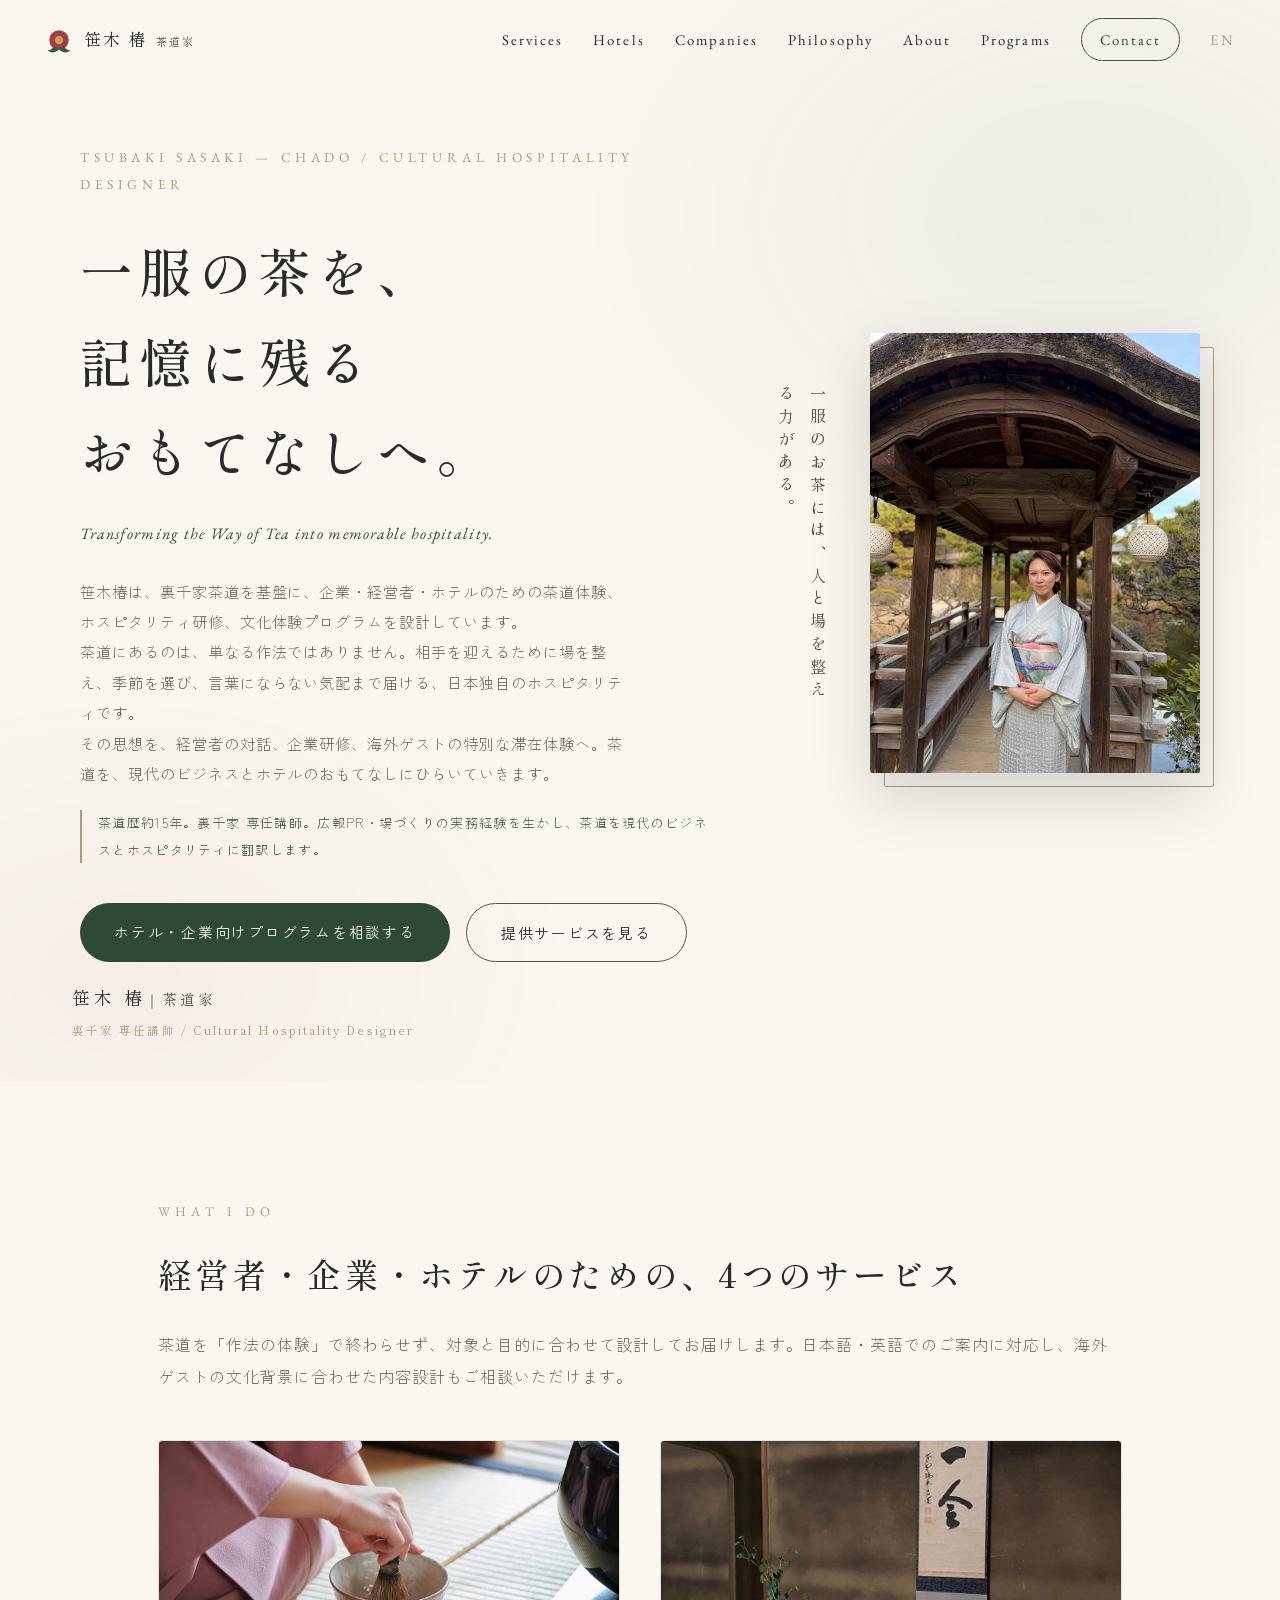
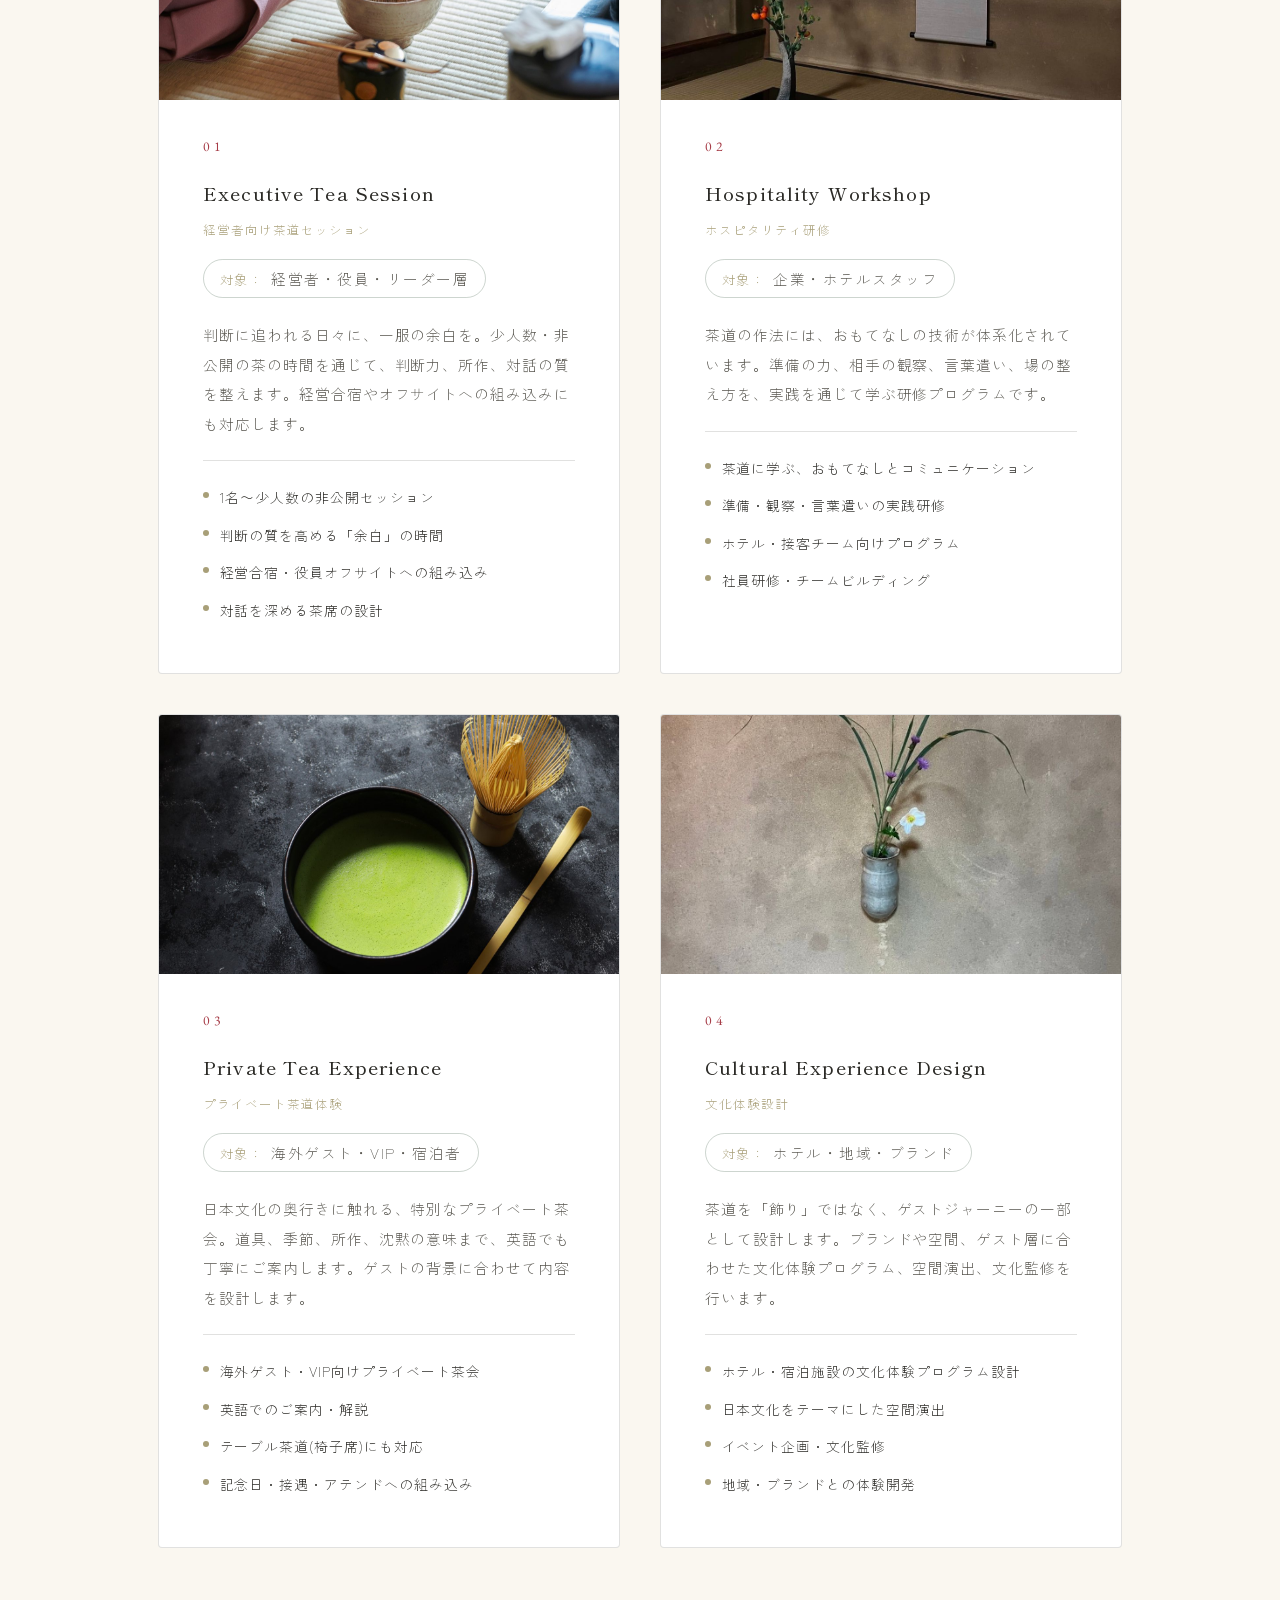
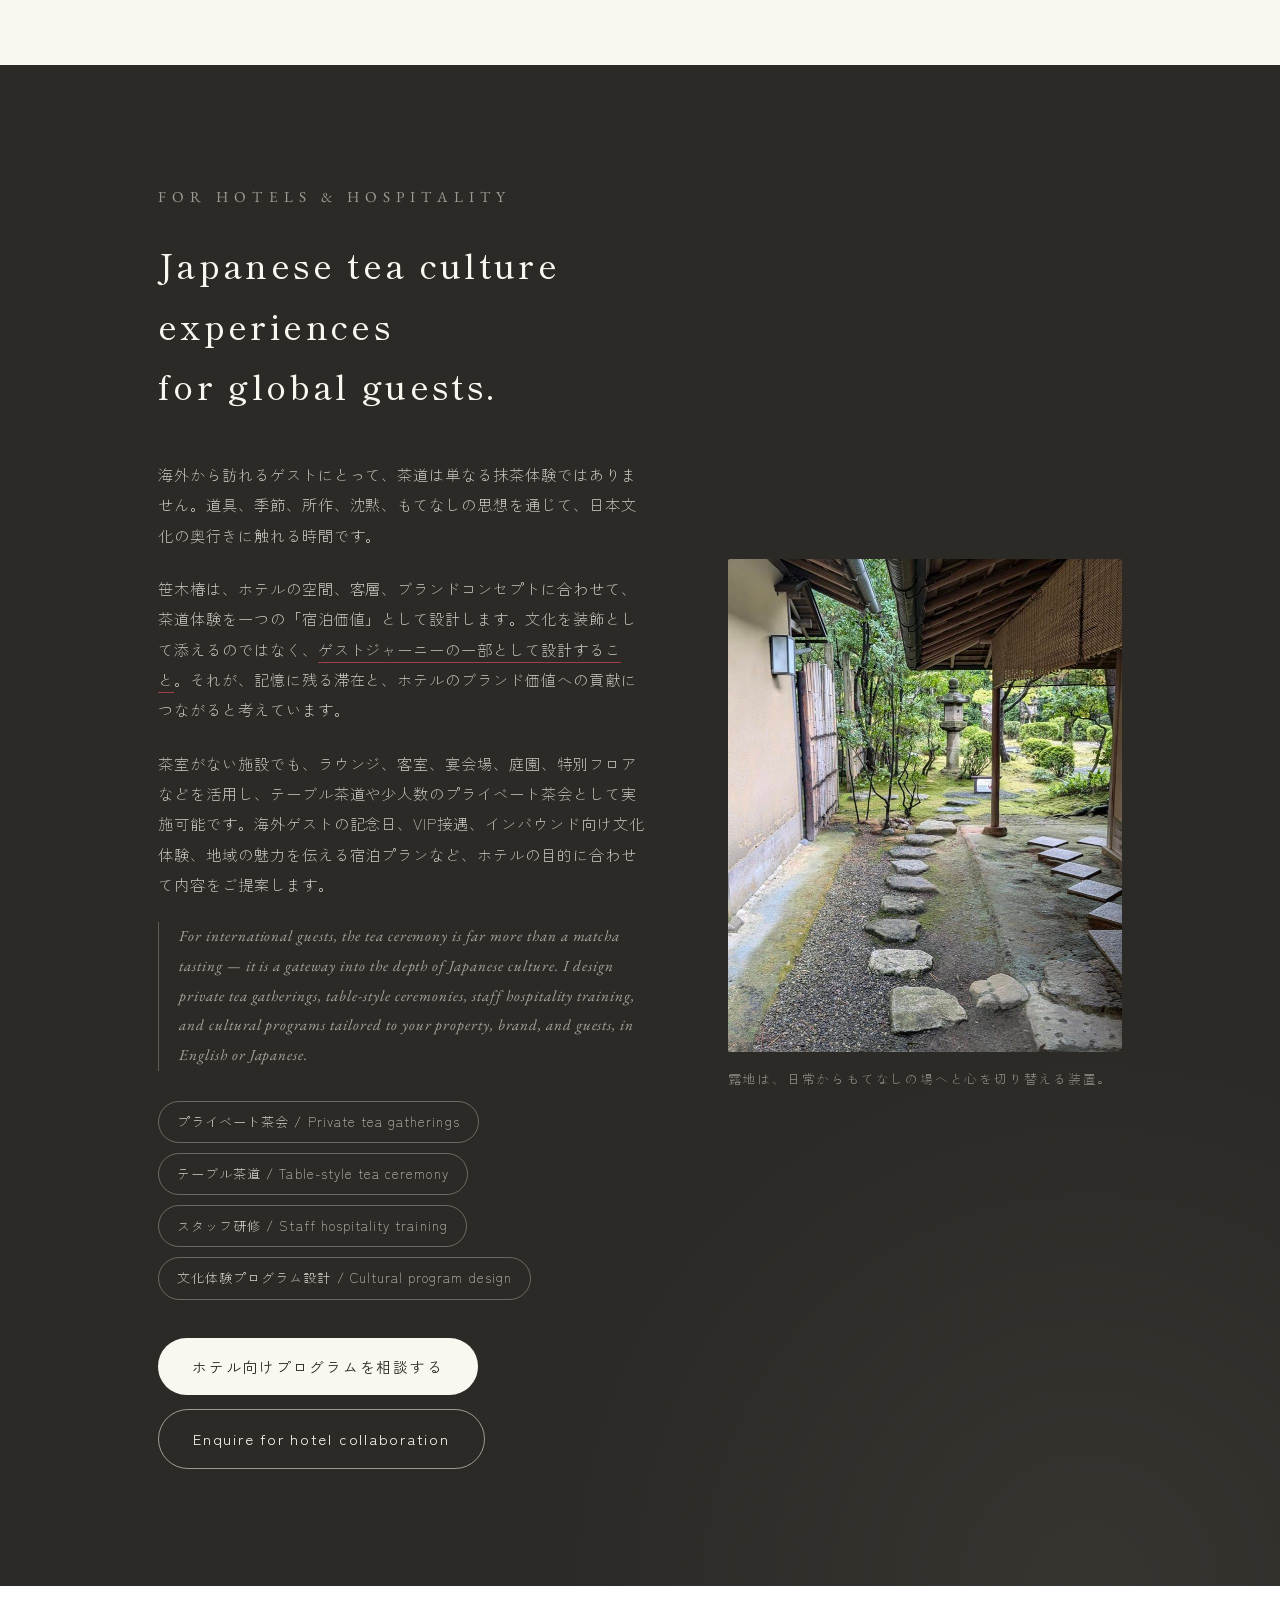
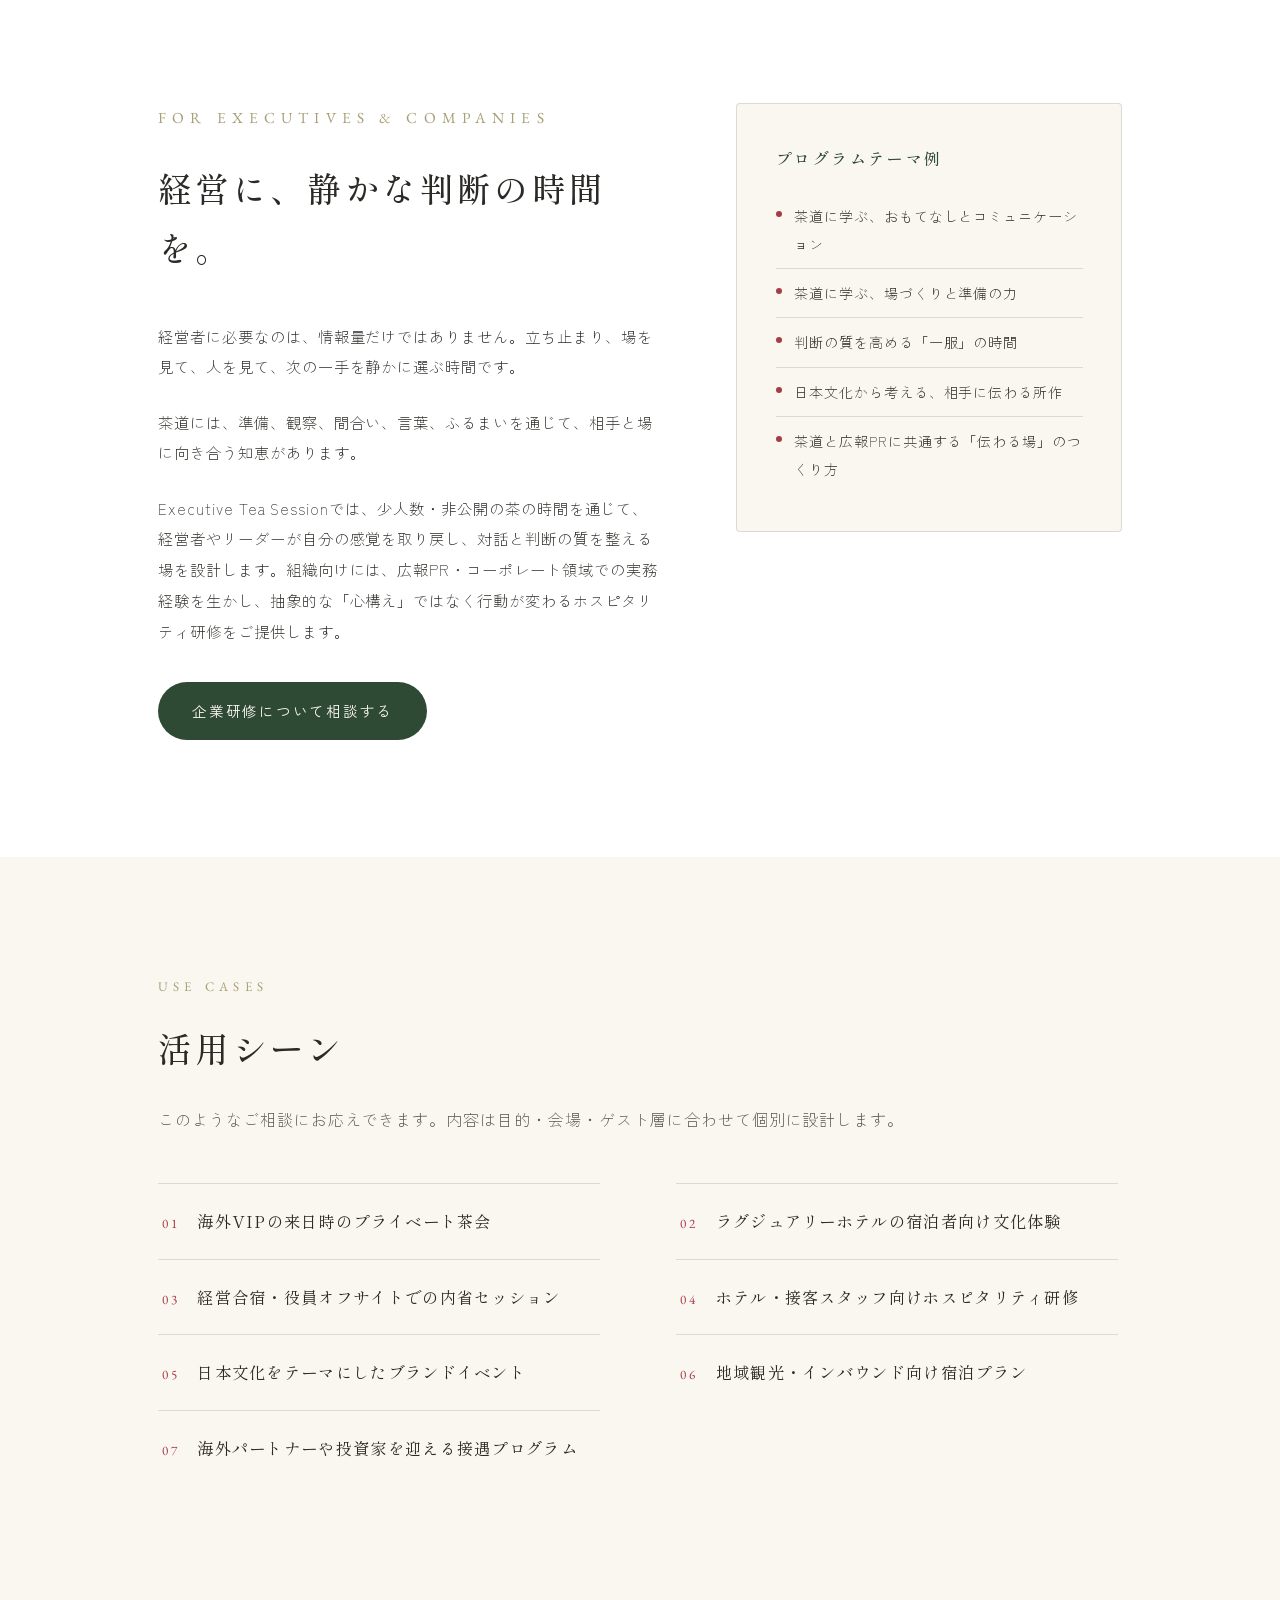
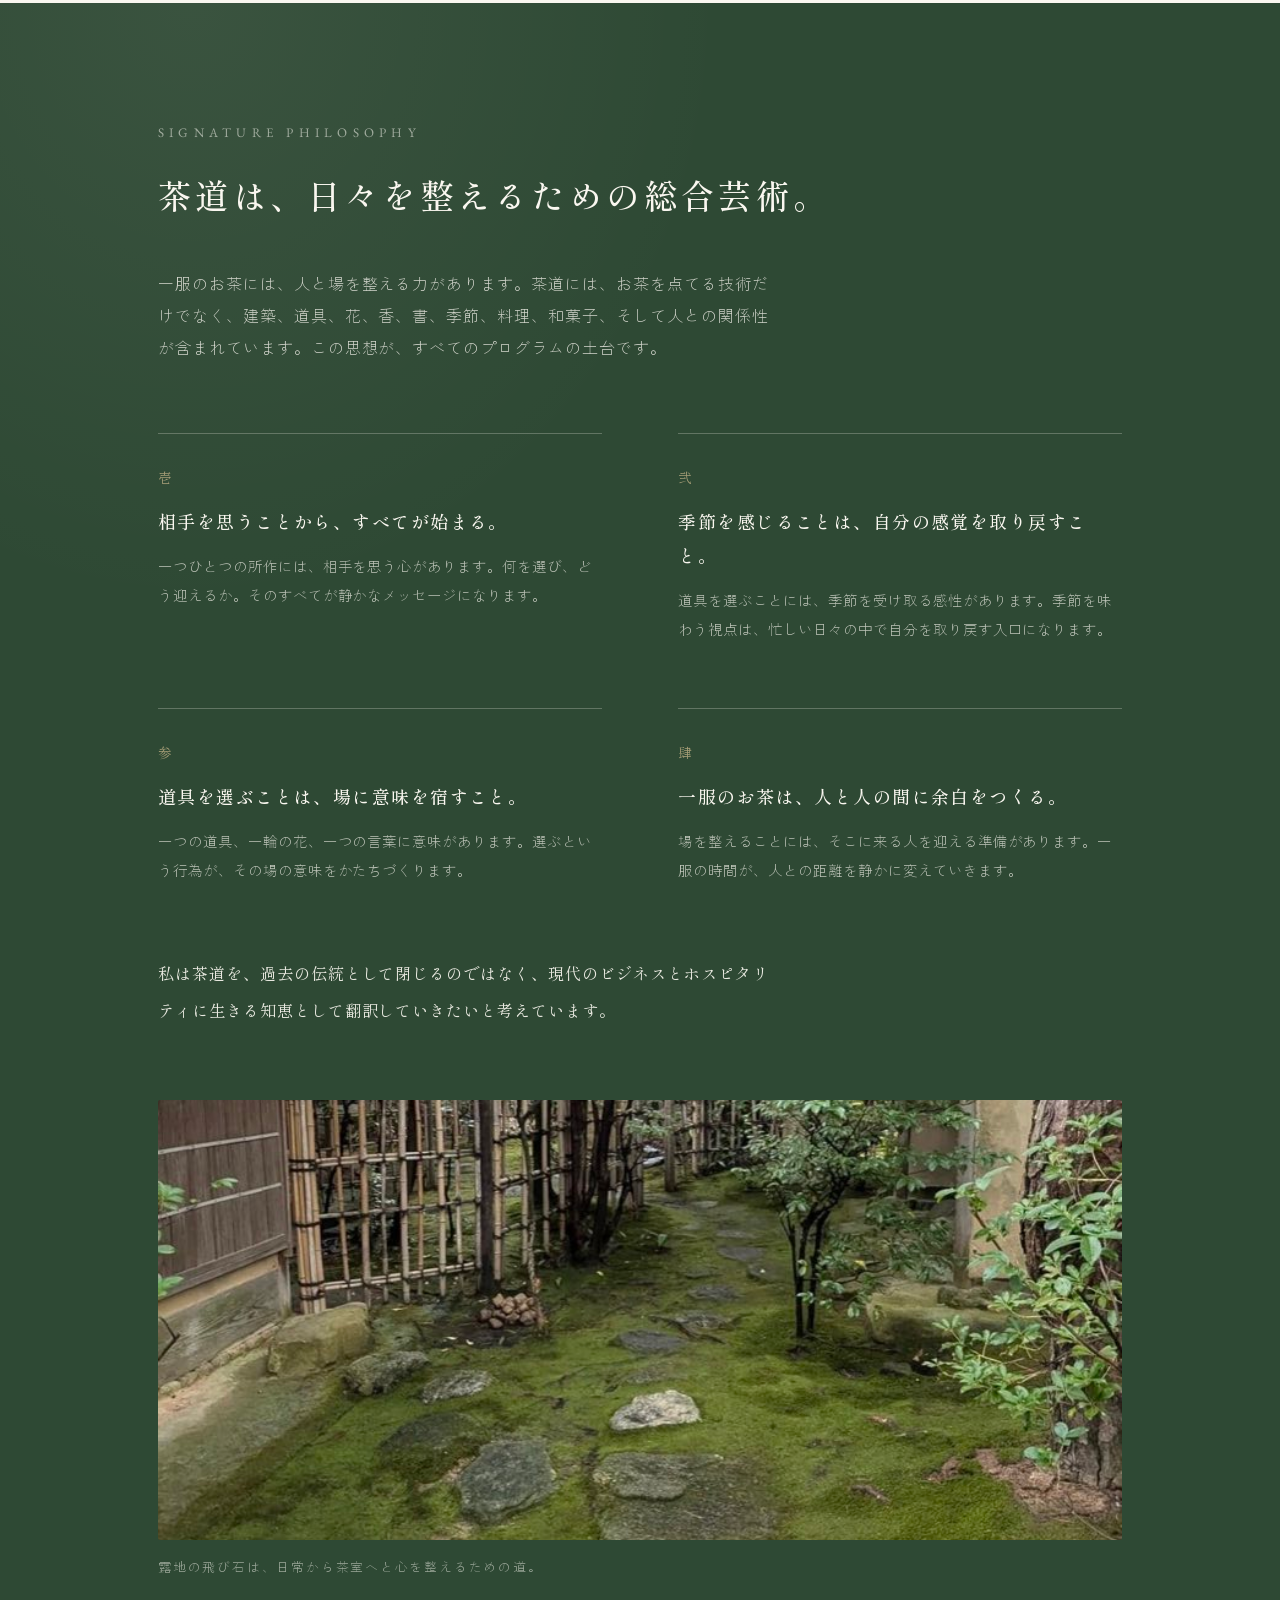
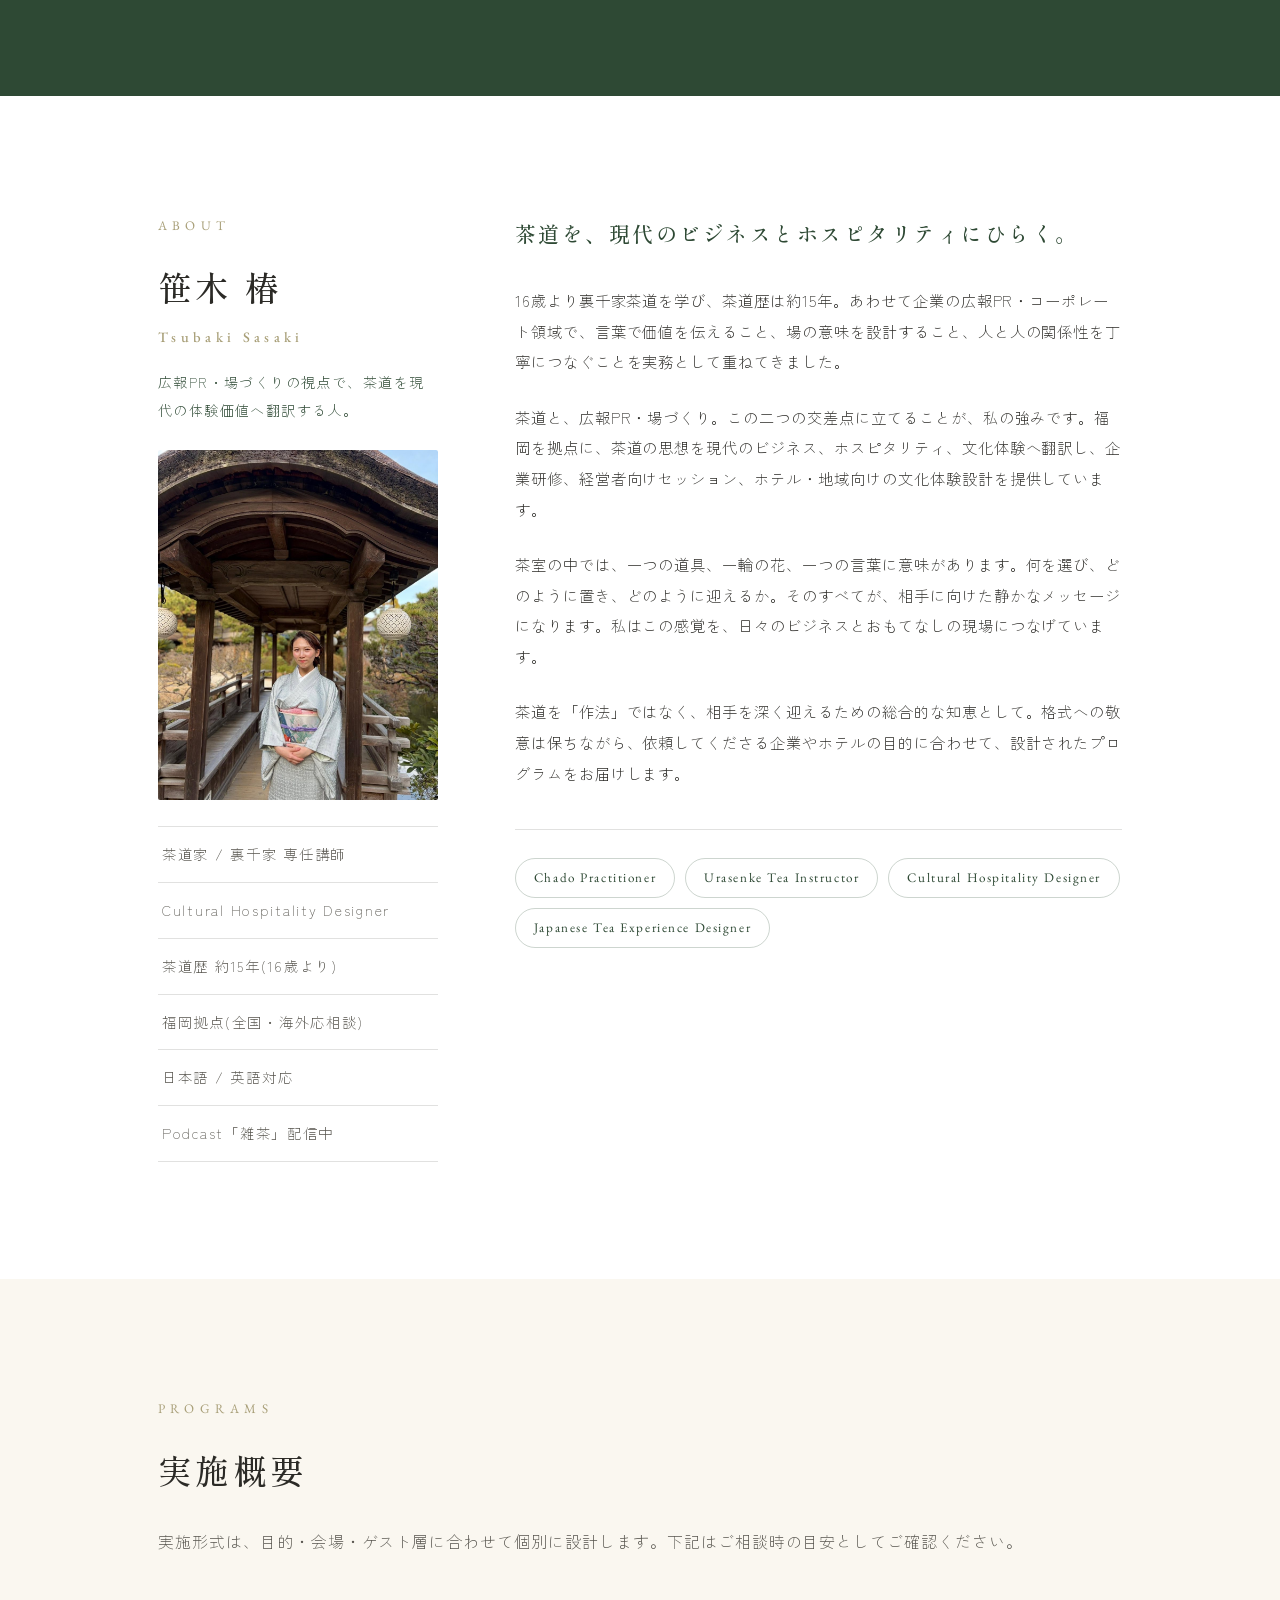
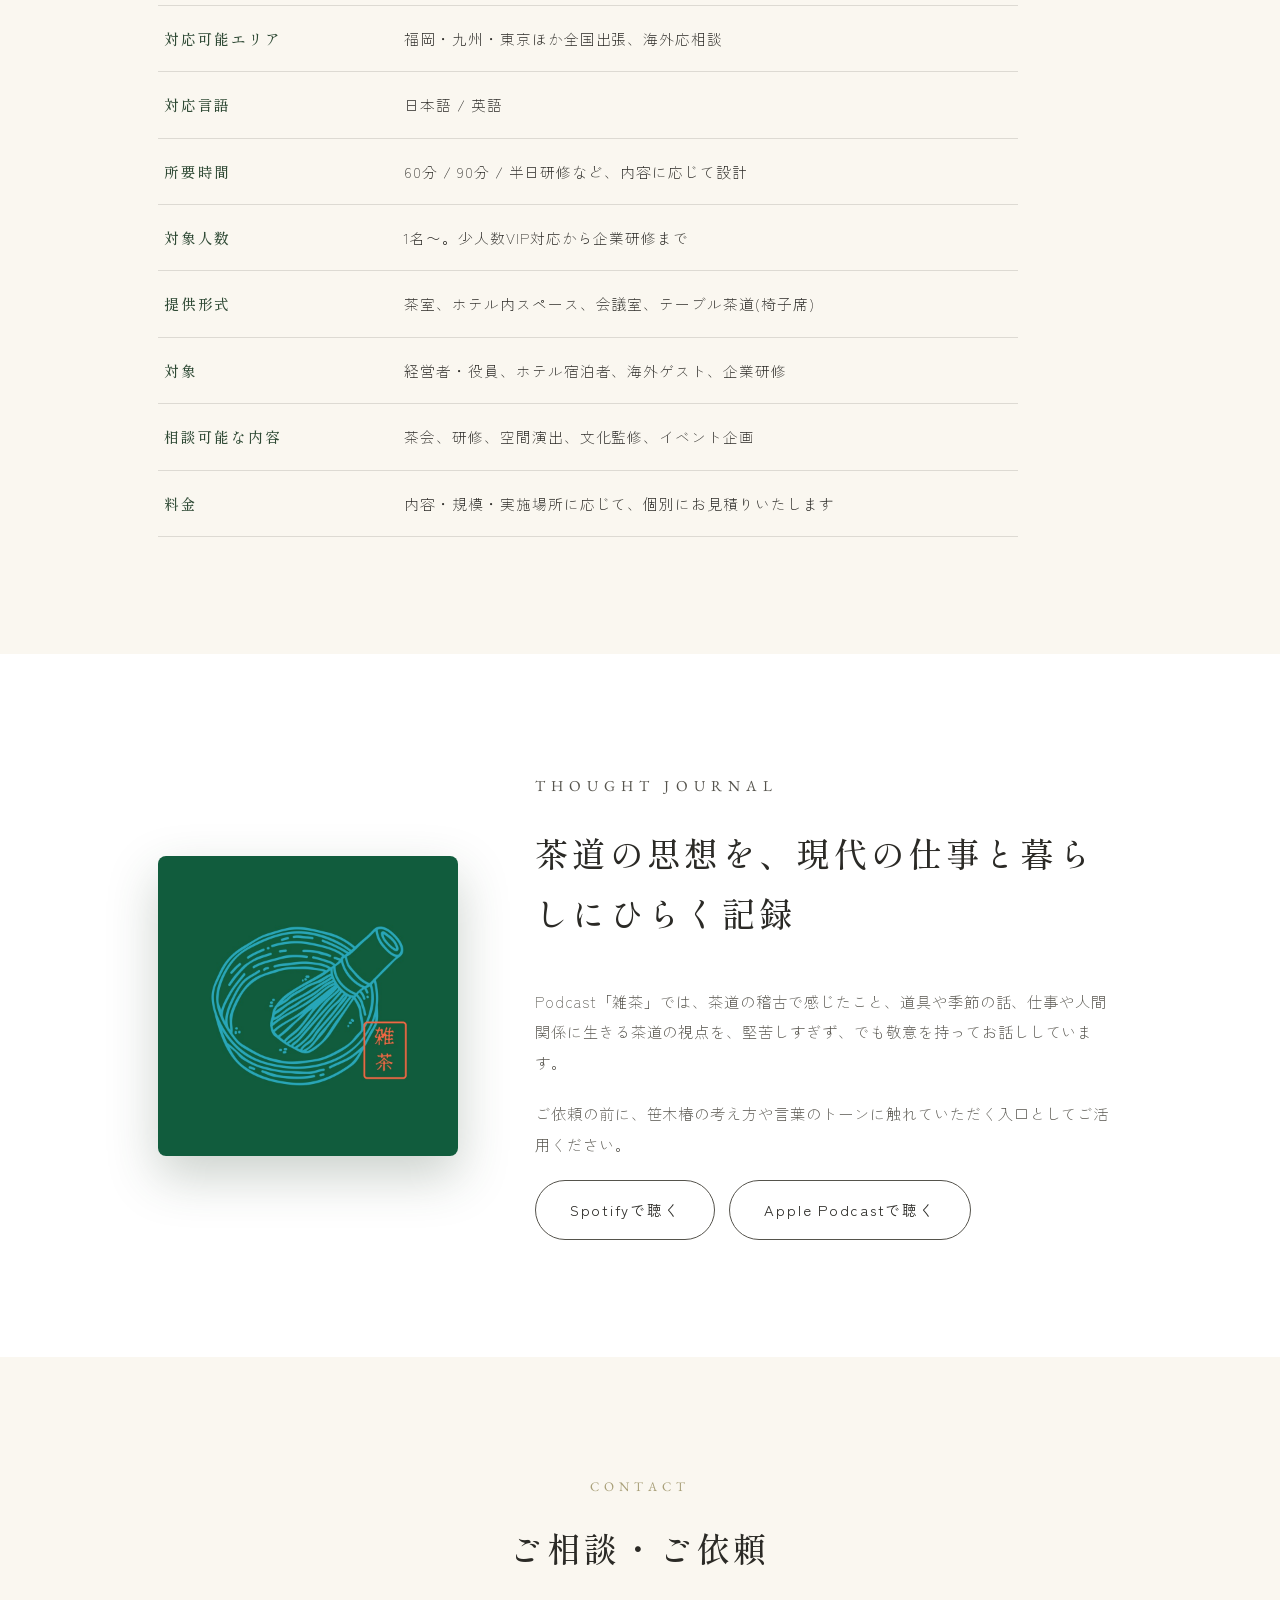
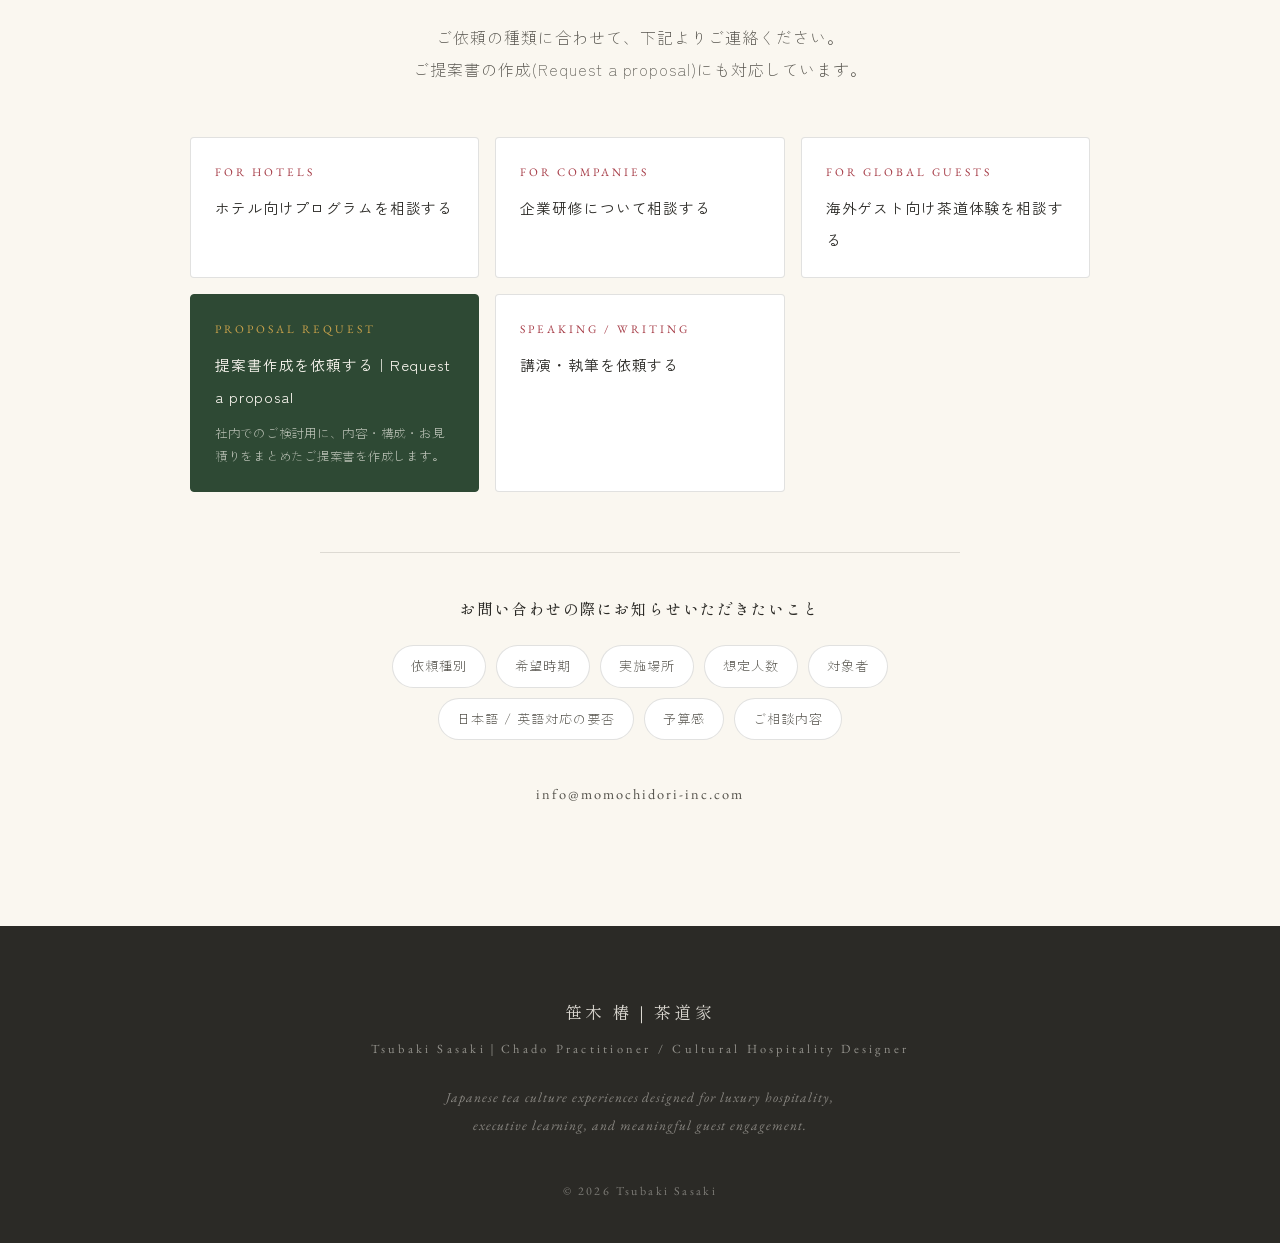
==== commit bb665606: "3回目のフィードバックを反映(具体性と実務感の強化) - Hero直下に実績行を追加(茶道歴約15年/裏千家専任講師/広報PR・場づくり) - 英語対応の表現を「海外ゲストの文化背景に合わせた内容設計" ====
--- a/index.html
+++ b/index.html
@@ -57,6 +57,7 @@
           茶道にあるのは、単なる作法ではありません。相手を迎えるために場を整え、季節を選び、言葉にならない気配まで届ける、日本独自のホスピタリティです。<br>
           その思想を、経営者の対話、企業研修、海外ゲストの特別な滞在体験へ。茶道を、現代のビジネスとホテルのおもてなしにひらいていきます。
         </p>
+        <p class="hero-cred">茶道歴約15年。裏千家 専任講師。<br class="sp">広報PR・場づくりの実務経験を生かし、茶道を現代のビジネスとホスピタリティに翻訳します。</p>
         <div class="hero-cta">
           <a href="#contact" class="btn btn-primary">ホテル・企業向けプログラムを相談する</a>
           <a href="#services" class="btn btn-ghost">提供サービスを見る</a>
@@ -79,7 +80,7 @@
     <div class="container">
       <p class="section-label">What I Do</p>
       <h2 class="section-title">経営者・企業・ホテルのための、<br class="sp">4つのサービス</h2>
-      <p class="section-lead">茶道を「作法の体験」で終わらせず、対象と目的に合わせて設計してお届けします。日本語・英語での実施に対応し、海外ゲストには文化背景に合わせて、所作だけでなく道具・季節・もてなしの思想まで丁寧にご案内します。</p>
+      <p class="section-lead">茶道を「作法の体験」で終わらせず、対象と目的に合わせて設計してお届けします。日本語・英語でのご案内に対応し、海外ゲストの文化背景に合わせた内容設計もご相談いただけます。</p>
       <div class="activity-grid">
         <article class="activity-card">
           <figure class="activity-photo">
@@ -152,7 +153,7 @@
         <p class="section-label light">For Hotels &amp; Hospitality</p>
         <h2 class="section-title light">Japanese tea culture experiences<br>for global guests.</h2>
         <p>海外から訪れるゲストにとって、茶道は単なる抹茶体験ではありません。道具、季節、所作、沈黙、もてなしの思想を通じて、日本文化の奥行きに触れる時間です。</p>
-        <p>笹木椿は、ホテルの空間、客層、ブランドコンセプトに合わせて、茶道体験を一つの「宿泊価値」として設計します。文化を装飾として添えるのではなく、<em>ゲストジャーニーの一部として設計すること</em>。それが、記憶に残る滞在とブランド価値への貢献につながると考えています。</p>
+        <p>笹木椿は、ホテルの空間、客層、ブランドコンセプトに合わせて、茶道体験を一つの「宿泊価値」として設計します。文化を装飾として添えるのではなく、<em>ゲストジャーニーの一部として設計すること</em>。それが、記憶に残る滞在と、ホテルのブランド価値への貢献につながると考えています。</p>
         <p>茶室がない施設でも、ラウンジ、客室、宴会場、庭園、特別フロアなどを活用し、テーブル茶道や少人数のプライベート茶会として実施可能です。海外ゲストの記念日、VIP接遇、インバウンド向け文化体験、地域の魅力を伝える宿泊プランなど、ホテルの目的に合わせて内容をご提案します。</p>
         <p class="hotels-en">For international guests, the tea ceremony is far more than a matcha tasting — it is a gateway into the depth of Japanese culture. I design private tea gatherings, table-style ceremonies, staff hospitality training, and cultural programs tailored to your property, brand, and guests, in English or Japanese.</p>
         <ul class="hotels-list">
@@ -203,15 +204,16 @@
   <section class="section usecases" id="usecases">
     <div class="container">
       <p class="section-label">Use Cases</p>
-      <h2 class="section-title">想定される導入シーン</h2>
+      <h2 class="section-title">活用シーン</h2>
       <p class="section-lead">このようなご相談にお応えできます。内容は目的・会場・ゲスト層に合わせて個別に設計します。</p>
       <ul class="usecase-grid">
         <li><span>01</span>海外VIPの来日時のプライベート茶会</li>
         <li><span>02</span>ラグジュアリーホテルの宿泊者向け文化体験</li>
         <li><span>03</span>経営合宿・役員オフサイトでの内省セッション</li>
-        <li><span>04</span>接客スタッフ向けホスピタリティ研修</li>
+        <li><span>04</span>ホテル・接客スタッフ向けホスピタリティ研修</li>
         <li><span>05</span>日本文化をテーマにしたブランドイベント</li>
-        <li><span>06</span>地域観光・インバウンド向け体験プログラム</li>
+        <li><span>06</span>地域観光・インバウンド向け宿泊プラン</li>
+        <li><span>07</span>海外パートナーや投資家を迎える接遇プログラム</li>
       </ul>
     </div>
   </section>
@@ -296,7 +298,7 @@
     <div class="container">
       <p class="section-label">Programs</p>
       <h2 class="section-title">実施概要</h2>
-      <p class="section-lead">実施形式は、目的・会場・ゲスト層に合わせて個別に設計します。下記はご相談時の目安です。</p>
+      <p class="section-lead">実施形式は、目的・会場・ゲスト層に合わせて個別に設計します。下記はご相談時の目安としてご確認ください。</p>
       <dl class="program-table">
         <div><dt>対応可能エリア</dt><dd>福岡・九州・東京ほか全国出張、海外応相談</dd></div>
         <div><dt>対応言語</dt><dd>日本語 / 英語</dd></div>
@@ -305,7 +307,7 @@
         <div><dt>提供形式</dt><dd>茶室、ホテル内スペース、会議室、テーブル茶道(椅子席)</dd></div>
         <div><dt>対象</dt><dd>経営者・役員、ホテル宿泊者、海外ゲスト、企業研修</dd></div>
         <div><dt>相談可能な内容</dt><dd>茶会、研修、空間演出、文化監修、イベント企画</dd></div>
-        <div><dt>料金</dt><dd>内容・規模・実施場所に応じて個別にお見積りいたします</dd></div>
+        <div><dt>料金</dt><dd>内容・規模・実施場所に応じて、個別にお見積りいたします</dd></div>
       </dl>
     </div>
   </section>
@@ -352,17 +354,14 @@
           <span class="cta-en">For Global Guests</span>
           <strong>海外ゲスト向け茶道体験を相談する</strong>
         </a>
+        <a href="mailto:info@momochidori-inc.com?subject=%E6%8F%90%E6%A1%88%E6%9B%B8%E4%BD%9C%E6%88%90%E3%81%AE%E3%81%94%E4%BE%9D%E9%A0%BC%EF%BC%88Request%20a%20Proposal%EF%BC%89" class="cta-card cta-featured">
+          <span class="cta-en">Proposal Request</span>
+          <strong>提案書作成を依頼する｜Request a proposal</strong>
+          <small>社内でのご検討用に、内容・構成・お見積りをまとめたご提案書を作成します。</small>
+        </a>
         <a href="mailto:info@momochidori-inc.com?subject=%E8%AC%9B%E6%BC%94%E3%83%BB%E5%9F%B7%E7%AD%86%E3%81%AE%E3%81%94%E4%BE%9D%E9%A0%BC" class="cta-card">
           <span class="cta-en">Speaking / Writing</span>
           <strong>講演・執筆を依頼する</strong>
-        </a>
-        <a href="mailto:info@momochidori-inc.com?subject=Request%20a%20Proposal" class="cta-card">
-          <span class="cta-en">Proposal</span>
-          <strong>Request a proposal</strong>
-        </a>
-        <a href="mailto:info@momochidori-inc.com?subject=Enquiry%3A%20Hotel%20Collaboration" class="cta-card">
-          <span class="cta-en">Collaboration</span>
-          <strong>Enquire for hotel collaboration</strong>
         </a>
       </div>
       <div class="contact-guide">
--- a/css/style.css
+++ b/css/style.css
@@ -246,6 +246,18 @@
   animation: fade 1.4s ease 0.8s forwards;
 }
 
+.hero-cred {
+  font-size: 0.82rem;
+  letter-spacing: 0.1em;
+  line-height: 2;
+  color: var(--matcha-deep);
+  border-left: 2px solid var(--take);
+  padding-left: 16px;
+  margin: -22px 0 40px;
+  opacity: 0;
+  animation: fade 1.4s ease 0.95s forwards;
+}
+
 .hero-cta {
   display: flex;
   flex-wrap: wrap;
@@ -892,6 +904,30 @@
   font-weight: 400;
   font-size: 0.92rem;
   letter-spacing: 0.06em;
+}
+
+.cta-card small {
+  display: block;
+  font-size: 0.78rem;
+  line-height: 1.9;
+  letter-spacing: 0.06em;
+  margin-top: 10px;
+  color: var(--sumi-soft);
+}
+
+.cta-card.cta-featured {
+  background: var(--matcha-deep);
+  border-color: var(--matcha-deep);
+  color: var(--kinari);
+}
+
+.cta-card.cta-featured .cta-en { color: var(--kincha); }
+.cta-card.cta-featured small { color: rgba(250, 247, 240, 0.7); }
+
+.cta-card.cta-featured:hover {
+  background: var(--matcha);
+  border-color: var(--matcha);
+  box-shadow: 0 12px 32px rgba(46, 73, 52, 0.3);
 }
 
 .contact-guide {
